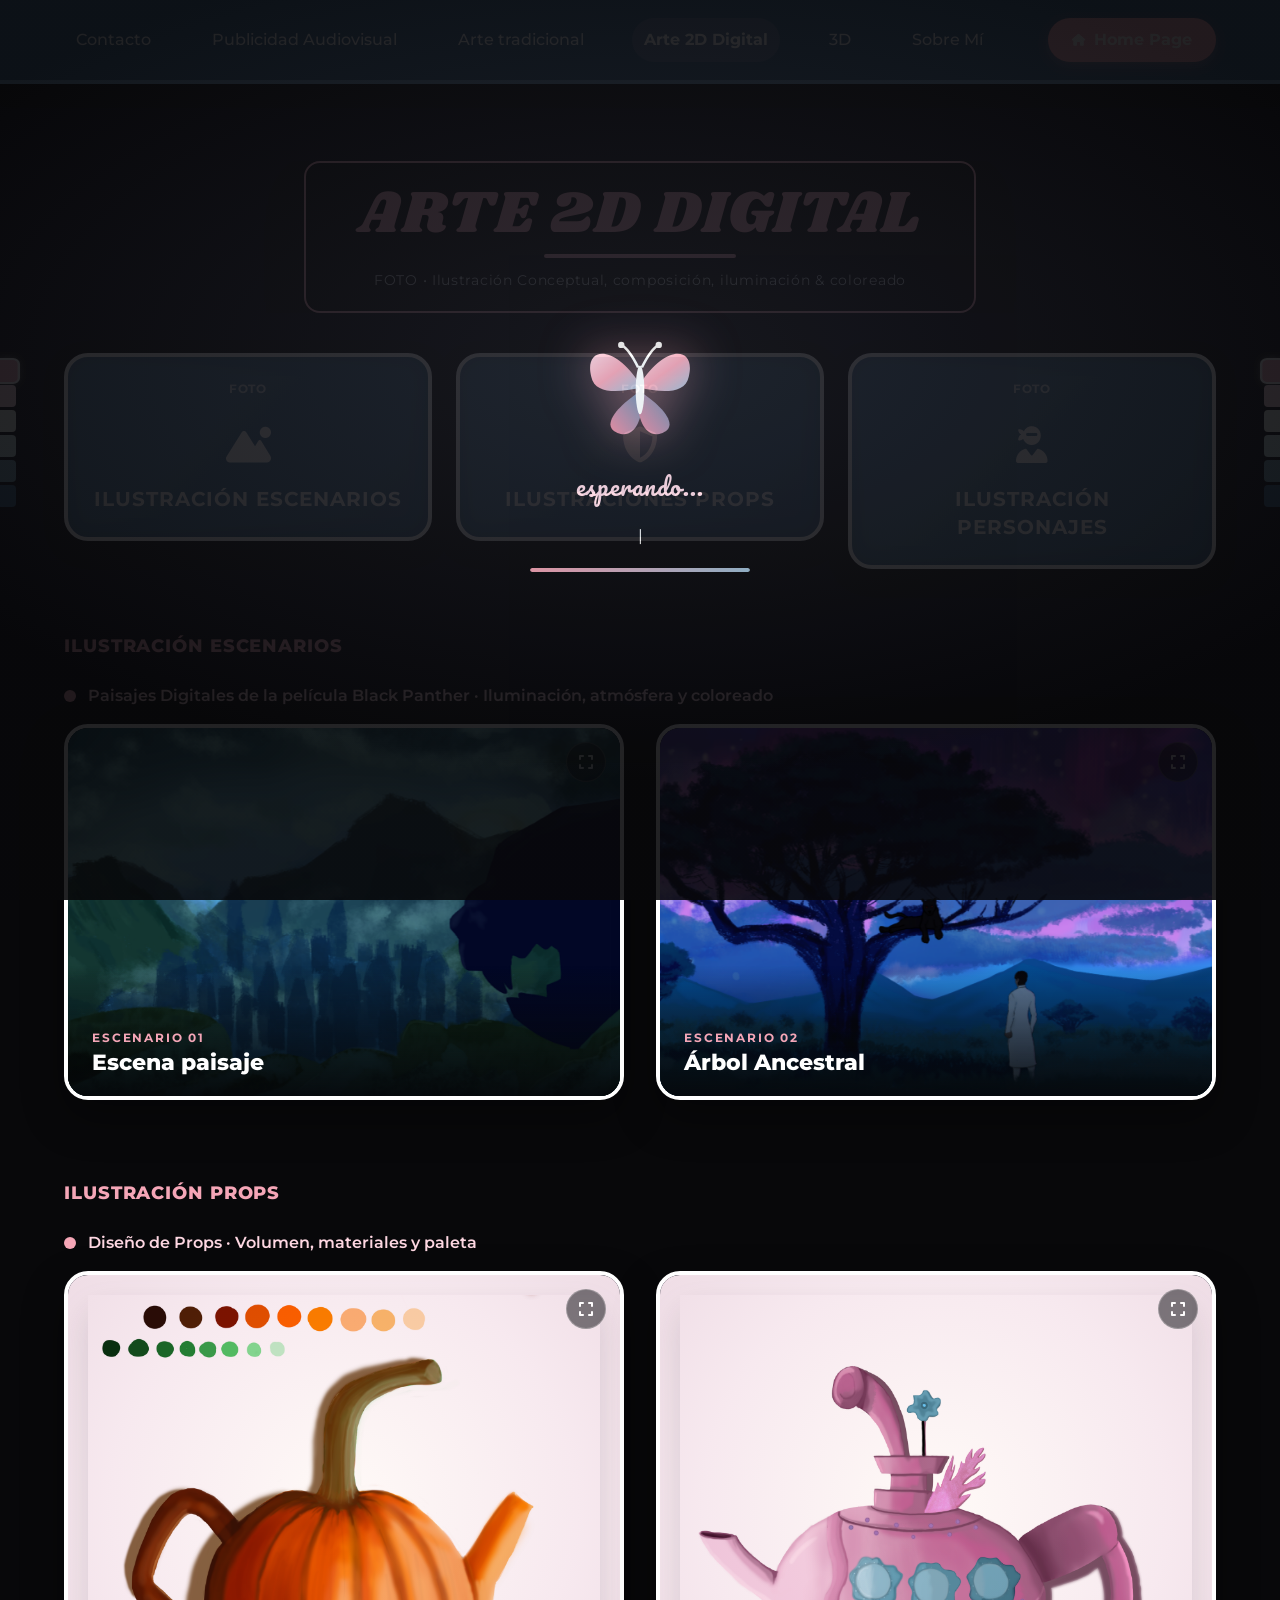
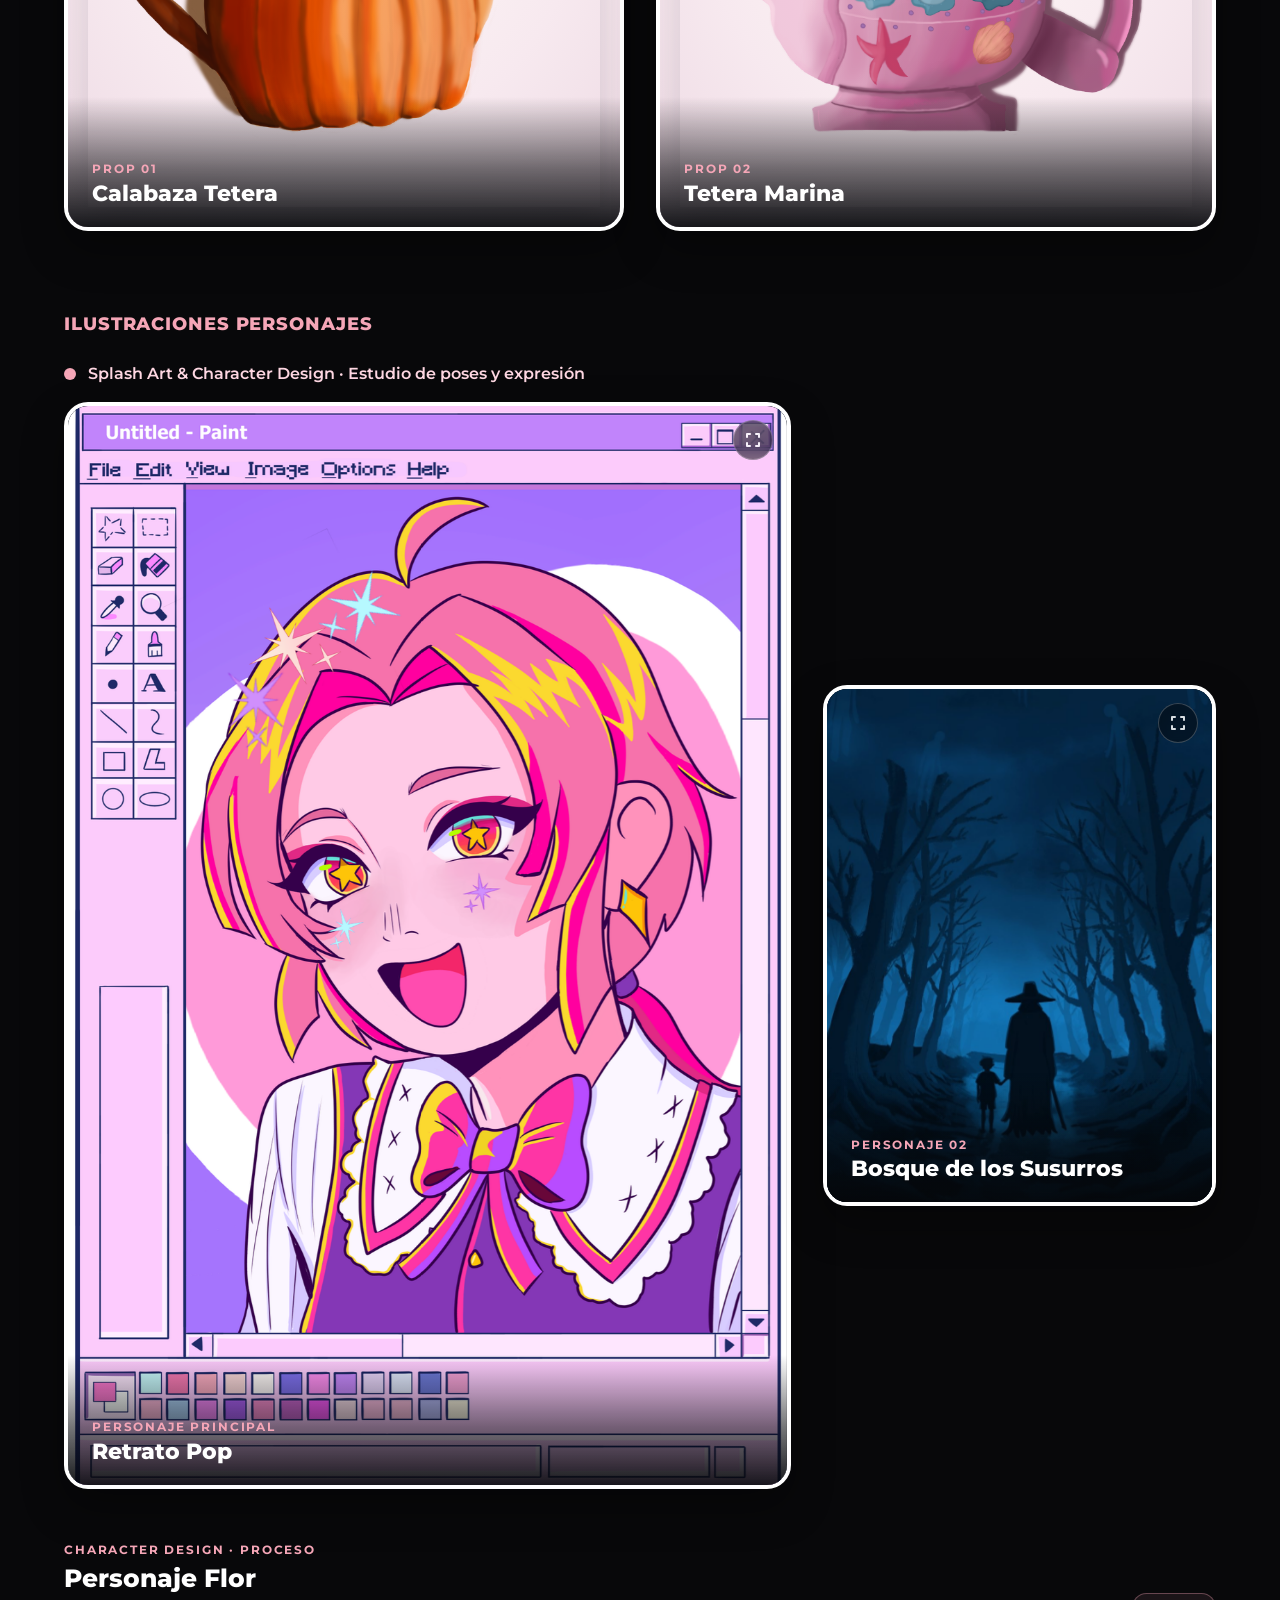
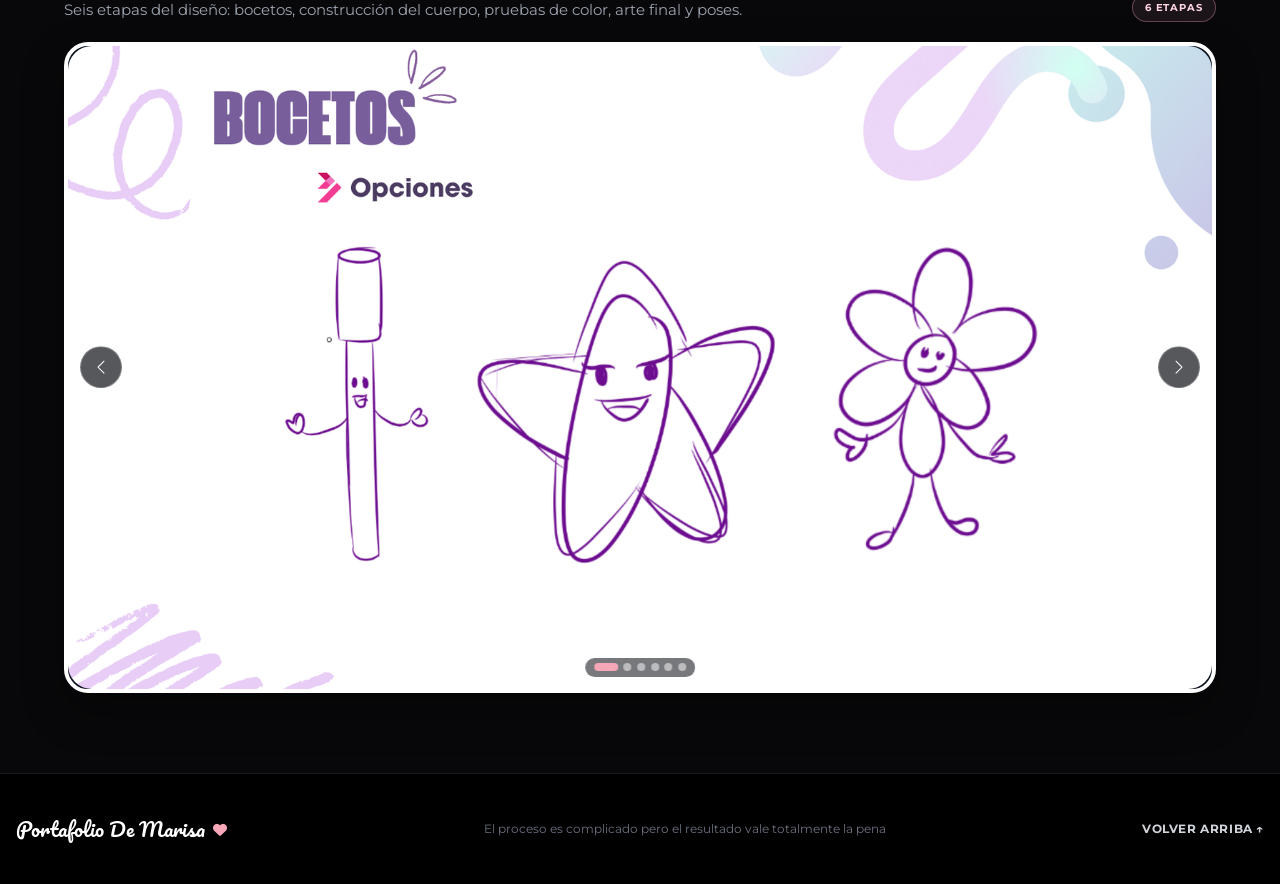
==== 2d.html @ 1d6e8e51 "first commit" ====
<!DOCTYPE html>
<html lang="es">

<head>
    <meta charset="utf-8" />
    <meta content="width=device-width, initial-scale=1.0" name="viewport" />
    <title>Arte 2D Digital | Portafolio De Marisa</title>
    <!-- Google Fonts: Pacifico / Shrikhand / Montserrat -->
    <link href="https://fonts.googleapis.com" rel="preconnect" />
    <link crossorigin="" href="https://fonts.gstatic.com" rel="preconnect" />
    <link
        href="https://fonts.googleapis.com/css2?family=Montserrat:ital,wght@0,300;0,400;0,500;0,600;0,700;0,800;1,400&amp;family=Pacifico&amp;family=Shrikhand&amp;display=swap"
        rel="stylesheet" />
    <!-- Font Awesome Icons -->
    <link href="https://cdnjs.cloudflare.com/ajax/libs/font-awesome/6.4.0/css/all.min.css" rel="stylesheet" />
    <!-- Bootstrap 5 (local) + estilos propios -->
    <link href="css/bootstrap.min.css" rel="stylesheet" />
    <script src="js/theme-init.js"></script>
    <link href="css/styles.css?v=20261025i" rel="stylesheet" />
    <!-- AOS (Animate On Scroll) -->
    <link href="assets/vendor/aos/aos.css" rel="stylesheet" />
</head>

<body>
  <!-- Preloader (tiempo de espera) -->
  <div id="preloader" class="preloader">
    <div class="preloader-inner">
      <svg class="preloader-butterfly" viewBox="0 0 64 64" xmlns="http://www.w3.org/2000/svg">
        <defs>
          <linearGradient id="pgA" x1="0" y1="0" x2="1" y2="1"><stop offset="0" stop-color="var(--brand-pink-light)"/><stop offset=".5" stop-color="var(--brand-pink)"/><stop offset="1" stop-color="var(--brand-blue-light)"/></linearGradient>
          <linearGradient id="pgB" x1="1" y1="0" x2="0" y2="1"><stop offset="0" stop-color="var(--brand-blue-muted)"/><stop offset="1" stop-color="var(--brand-pink-mid)"/></linearGradient>
        </defs>
        <g class="pg-wing pg-wing-l"><path d="M32 30 C18 8 2 10 6 26 C8 36 22 34 32 32 Z" fill="url(#pgA)"/><path d="M32 34 C22 40 10 52 20 56 C30 60 34 46 33 37 Z" fill="url(#pgB)"/></g>
        <g class="pg-wing pg-wing-r"><path d="M32 30 C46 8 62 10 58 26 C56 36 42 34 32 32 Z" fill="url(#pgA)"/><path d="M32 34 C42 40 54 52 44 56 C34 60 30 46 31 37 Z" fill="url(#pgB)"/></g>
        <g class="pg-body"><ellipse cx="32" cy="33" rx="2.3" ry="13" fill="#fff"/><path d="M31 21 C27 13 24 10 22 9" stroke="#fff" stroke-width="1.4" fill="none"/><path d="M33 21 C37 13 40 10 42 9" stroke="#fff" stroke-width="1.4" fill="none"/><circle cx="22" cy="9" r="1.7" fill="#fff"/><circle cx="42" cy="9" r="1.7" fill="#fff"/></g>
      </svg>
      <div class="preloader-text">cargando...<span class="typed-cursor">|</span></div>
      <div class="preloader-bar"><span></span></div>
    </div>
  </div>
    <!-- BEGIN: Decorative Palette Swatches (Fiel a los wireframes laterales) -->
    <aside aria-hidden="true" class="side-palette-strip d-none d-lg-flex">
        <div class="swatch-bar bg-brand-swatch1"></div>
        <div class="swatch-bar bg-brand-swatch2"></div>
        <div class="swatch-bar bg-brand-swatch3"></div>
        <div class="swatch-bar bg-brand-swatch4"></div>
        <div class="swatch-bar bg-brand-swatch5"></div>
        <div class="swatch-bar bg-brand-swatch6"></div>
    </aside>
    <aside aria-hidden="true" class="side-palette-strip-right d-none d-lg-flex">
        <div class="swatch-bar-right bg-brand-swatch1"></div>
        <div class="swatch-bar-right bg-brand-swatch2"></div>
        <div class="swatch-bar-right bg-brand-swatch3"></div>
        <div class="swatch-bar-right bg-brand-swatch4"></div>
        <div class="swatch-bar-right bg-brand-swatch5"></div>
        <div class="swatch-bar-right bg-brand-swatch6"></div>
    </aside>
    <!-- END: Decorative Palette Swatches -->
    <!-- BEGIN: MainHeader (Bootstrap Navbar) -->
    <header class="site-header" data-purpose="main-navigation">
        <div class="container-site header-inner">
            <a class="mobile-logo font-title" href="index.html">Marisa</a>
            <button aria-controls="mainNav" aria-expanded="false" aria-label="Abrir Menú"
                class="mobile-toggle d-md-none" data-bs-target="#mainNav" data-bs-toggle="collapse" type="button">
                <i class="fa-solid fa-bars"></i>
            </button>
            <nav aria-label="Navegación principal" class="collapse navbar-collapse" id="mainNav">
                <ul class="navbar-nav">
                    <li class="nav-item"><a class="nav-link" href="contacto.html">Contacto</a></li>
                    <li class="nav-item"><a class="nav-link" href="audiovisual.html">Publicidad Audiovisual</a></li>
                    <li class="nav-item"><a class="nav-link" href="tradicional.html">Arte tradicional</a></li>
                    <li class="nav-item"><a aria-current="page" class="nav-link active" href="2d.html">Arte 2D
                            Digital</a></li>
                    <li class="nav-item"><a class="nav-link" href="3d.html">3D</a></li>
                    <li class="nav-item"><a class="nav-link" href="index.html#sobre-mi">Sobre Mí</a></li>
                    <li class="nav-item home-pill-item">
                        <a class="nav-link home-pill" href="index.html"><i class="fa-solid fa-house text-xs"></i> Home
                            Page</a>
                    </li>
                </ul>
            </nav>
        </div>
    </header>
    <!-- END: MainHeader -->
    <!-- BEGIN: MainContent -->
    <main class="main-content">
        <!-- BEGIN: Arte2DDigitalSection -->
        <section class="section section-border" data-purpose="arte-2d-digital" id="digital2d">
            <div class="container-site">
                <!-- Top Wireframe Header as in Mockup 4 -->
                <div class="wireframe-box title-frame-clean p-6 sm-p-10 lg-p-14 text-center mb-10 mb-sm-12">
                    <div class="banner-badge banner-badge-wide position-relative z-10">
                        <h2 class="banner-title banner-title--2d">ARTE 2D DIGITAL</h2>
                        <div class="banner-rule w-48"></div>
                        <p class="banner-note">FOTO • Ilustración Conceptual, composición, iluminación &amp; coloreado</p>
                    </div>
                </div>
                <!-- 3 Category Buttons Pills -->
                <div class="row g-4 mb-16">
                    <div class="col-md-4">
                        <div class="wireframe-box wireframe-cross p-6 text-center cursor-pointer group hover-scale-105 transition"
                            onclick="document.getElementById('ilustracion-escenarios').scrollIntoView({behavior:'smooth'})">
                            <span
                                class="text-white-80 font-bold text-xs tracking-wider d-block mb-2 text-uppercase">FOTO</span>
                            <div class="h-20 d-flex align-items-center justify-content-center">
                                <i
                                    class="fa-solid fa-mountain-sun text-4xl text-white group-hover-text-brand-pink transition"></i>
                            </div>
                            <h3 class="text-xl font-bold text-uppercase tracking-wider text-white">
                                Ilustración Escenarios
                            </h3>
                        </div>
                    </div>
                    <div class="col-md-4">
                        <div class="wireframe-box wireframe-cross p-6 text-center cursor-pointer group hover-scale-105 transition"
                            onclick="document.getElementById('ilustracion-props').scrollIntoView({behavior:'smooth'})">
                            <span
                                class="text-white-80 font-bold text-xs tracking-wider d-block mb-2 text-uppercase">FOTO</span>
                            <div class="h-20 d-flex align-items-center justify-content-center">
                                <i
                                    class="fa-solid fa-shield-halved text-4xl text-white group-hover-text-brand-pink transition"></i>
                            </div>
                            <h3 class="text-xl font-bold text-uppercase tracking-wider text-white">
                                Ilustraciones Props
                            </h3>
                        </div>
                    </div>
                    <div class="col-md-4">
                        <div class="wireframe-box wireframe-cross p-6 text-center cursor-pointer group hover-scale-105 transition"
                            onclick="document.getElementById('ilustracion-personajes-2d').scrollIntoView({behavior:'smooth'})">
                            <span
                                class="text-white-80 font-bold text-xs tracking-wider d-block mb-2 text-uppercase">FOTO</span>
                            <div class="h-20 d-flex align-items-center justify-content-center">
                                <i
                                    class="fa-solid fa-user-ninja text-4xl text-white group-hover-text-brand-pink transition"></i>
                            </div>
                            <h3 class="text-xl font-bold text-uppercase tracking-wider text-white">
                                Ilustración Personajes
                            </h3>
                        </div>
                    </div>
                </div>
                <!-- 1. Escenarios -->
                <div class="mb-20" id="ilustracion-escenarios">
                    <div class="pill-title pill-title-blue">Ilustración Escenarios</div>
                    <div class="feature-line" data-aos="fade-up" data-aos-delay="80">
                        <span class="feature-dot"></span>
                        <span>Paisajes Digitales de la película Black Panther · Iluminación, atmósfera y coloreado</span>
                    </div>
                    <div class="art2d-duo art2d-duo--escenarios">
                        <!-- Escenario 1 -->
                        <div class="art2d-item" data-aos="zoom-in-up">
                            <button aria-label="Ampliar ilustración: Ciudad de las Montañas"
                                class="art2d-tile art2d-tile--landscape"
                                data-art-desc="Dibujo digital de un valle brumoso con una ciudad fortaleza y montañas al fondo, inspirada en la peliícula de Black Panther 1."
                                data-art-img="assets/img/arte-2d/escenario-01.png"
                                data-art-title="Escena paisaje" type="button">
                                <span class="art2d-media" data-tilt>
                                    <img alt="Ilustración digital de una ciudad fortaleza entre montañas y niebla"
                                        decoding="async" height="1080" loading="lazy"
                                        src="assets/img/arte-2d/escenario-01.png" width="1920" />
                                </span>
                                <span class="art2d-caption">
                                    <span class="art2d-caption-kicker">Escenario 01</span>
                                    <span class="art2d-caption-title">Escena paisaje</span>
                                </span>
                                <span aria-hidden="true" class="art2d-expand"><i class="fa-solid fa-expand"></i></span>
                            </button>
                        </div>
                        <!-- Escenario 2 -->
                        <div class="art2d-item" data-aos="zoom-in-up" data-aos-delay="120">
                            <button aria-label="Ampliar ilustración: Árbol Ancestral"
                                class="art2d-tile art2d-tile--landscape"
                                data-art-desc="Ilustración con ambiente nocturno: árbol ancestral, pantera y cielo violeta con partículas."
                                data-art-img="assets/img/arte-2d/escenario-02.png" data-art-title="Árbol Ancestral"
                                type="button">
                                <span class="art2d-media" data-tilt>
                                    <img alt="Ilustración digital de una sabana nocturna con un gran árbol y una pantera"
                                        decoding="async" height="1080" loading="lazy"
                                        src="assets/img/arte-2d/escenario-02.png" width="1920" />
                                </span>
                                <span class="art2d-caption">
                                    <span class="art2d-caption-kicker">Escenario 02</span>
                                    <span class="art2d-caption-title">Árbol Ancestral</span>
                                </span>
                                <span aria-hidden="true" class="art2d-expand"><i class="fa-solid fa-expand"></i></span>
                            </button>
                        </div>
                    </div>
                </div>
                <!-- 2. Props Grid -->
                <div class="mb-20" id="ilustracion-props">
                    <div class="pill-title pill-title-blue" data-aos="fade-right">Ilustración Props</div>
                    <div class="feature-line" data-aos="fade-up" data-aos-delay="80">
                        <span class="feature-dot"></span>
                        <span>Diseño de Props · Volumen, materiales y paleta</span>
                    </div>
                    <div class="art2d-duo art2d-duo--props">
                        <!-- Prop 1 -->
                        <div class="art2d-item" data-aos="fade-up">
                            <button aria-label="Ampliar ilustración: Calabaza Teiera"
                                class="art2d-tile art2d-tile--prop"
                                data-art-desc="Diseño de prop orgánico: calabaza transformada en tetera, con estudio de volumen y paleta otoñal."
                                data-art-img="assets/img/arte-2d/prop-01.png" data-art-title="Calabaza Tetera"
                                type="button">
                                <span class="art2d-media" data-tilt>
                                    <img alt="Ilustración digital de una calabaza naranja convertida en tetera"
                                        decoding="async" height="2048" loading="lazy"
                                        src="assets/img/arte-2d/prop-01.png" width="2048" />
                                </span>
                                <span class="art2d-caption">
                                    <span class="art2d-caption-kicker">Prop 01</span>
                                    <span class="art2d-caption-title">Calabaza Tetera</span>
                                </span>
                                <span aria-hidden="true" class="art2d-expand"><i class="fa-solid fa-expand"></i></span>
                            </button>
                        </div>
                        <!-- Prop 2 -->
                        <div class="art2d-item" data-aos="fade-up" data-aos-delay="120">
                            <button aria-label="Ampliar ilustración: Tetera Marina" class="art2d-tile art2d-tile--prop"
                                data-art-desc="Prop ilustrado: tetera rosa con conchas, estrella de mar y detalles de cristal."
                                data-art-img="assets/img/arte-2d/prop-02.png" data-art-title="Tetera Marina"
                                type="button">
                                <span class="art2d-media" data-tilt>
                                    <img alt="Ilustración digital de una tetera rosa con detalles marinos"
                                        decoding="async" height="2048" loading="lazy"
                                        src="assets/img/arte-2d/prop-02.png" width="2048" />
                                </span>
                                <span class="art2d-caption">
                                    <span class="art2d-caption-kicker">Prop 02</span>
                                    <span class="art2d-caption-title">Tetera Marina</span>
                                </span>
                                <span aria-hidden="true" class="art2d-expand"><i class="fa-solid fa-expand"></i></span>
                            </button>
                        </div>
                    </div>
                </div>
                <!-- 3. Personajes 2D (Gran Ilustración) -->
                <div id="ilustracion-personajes-2d">
                    <div class="pill-title pill-title-blue" data-aos="fade-right">Ilustraciones Personajes</div>
                    <div class="feature-line" data-aos="fade-up" data-aos-delay="80">
                        <span class="feature-dot"></span>
                        <span>Splash Art &amp; Character Design · Estudio de poses y expresión</span>
                    </div>
                    <div class="art2d-personajes">
                        <!-- Personaje principal -->
                        <div class="art2d-item art2d-item--main" data-aos="fade-up">
                            <button aria-label="Ampliar ilustración: Retrato Pop" class="art2d-tile art2d-tile--main"
                                data-art-desc="Ilustración de personaje con acabado neón, paleta rosa y marco de interfaz retro."
                                data-art-img="assets/img/arte-2d/personaje-principal.png" data-art-title="Retrato Pop"
                                type="button">
                                <span class="art2d-media" data-tilt>
                                    <img alt="Ilustración digital de un personaje de pelo rosa dentro de una interfaz retro"
                                        decoding="async" height="2343" loading="lazy"
                                        src="assets/img/arte-2d/personaje-principal.png" width="1516" />
                                </span>
                                <span class="art2d-caption">
                                    <span class="art2d-caption-kicker">Personaje principal</span>
                                    <span class="art2d-caption-title">Retrato Pop</span>
                                </span>
                                <span aria-hidden="true" class="art2d-expand"><i class="fa-solid fa-expand"></i></span>
                            </button>
                        </div>
                        <!-- Personaje vertical -->
                        <div class="art2d-personaje-side">
                            <div class="art2d-item" data-aos="fade-left" data-aos-delay="100">
                                <button aria-label="Ampliar ilustración: Bosque de los Susurros"
                                    class="art2d-tile art2d-tile--vertical art2d-tile--night"
                                    data-art-desc="Ilustración vertical: una bruja y un niño avanzan por un bosque azul entre siluetas, inspirado de la canción Specter de Bad Omens."
                                    data-art-img="assets/img/arte-2d/personaje-vertical-01.jpg"
                                    data-art-title="Bosque de los Susurros" type="button">
                                    <span class="art2d-media" data-tilt>
                                        <img alt="Ilustración vertical de una bruja y un niño en un bosque azul"
                                            decoding="async" height="1920" loading="lazy"
                                            src="assets/img/arte-2d/personaje-vertical-01.jpg" width="1080" />
                                    </span>
                                    <span class="art2d-caption">
                                        <span class="art2d-caption-kicker">Personaje 02</span>
                                        <span class="art2d-caption-title">Bosque de los Susurros</span>
                                    </span>
                                    <span aria-hidden="true" class="art2d-expand"><i
                                            class="fa-solid fa-expand"></i></span>
                                </button>
                            </div>
                        </div>
                    </div>
                    <!-- Proceso de personaje · Personaje Flor -->
                    <div class="art2d-character-process" data-aos="fade-up">
                        <header class="art2d-project-head">
                            <div class="art2d-project-copy">
                                <span class="art2d-caption-kicker">Character Design · Proceso</span>
                                <h3>Personaje Flor</h3>
                                <p>Seis etapas del diseño: bocetos, construcción del cuerpo, pruebas de color, arte
                                    final y poses.</p>
                            </div>
                            <span class="art2d-project-tag">6 etapas</span>
                        </header>
                        <div class="carousel slide art2d-carousel" data-bs-touch="true" id="personajeFlorCarousel"
                            role="region" aria-label="Carrusel del proceso de diseño del Personaje Flor">
                            <div class="carousel-indicators">
                                <button aria-current="true" aria-label="Bocetos: opciones" class="active"
                                    data-bs-slide-to="0" data-bs-target="#personajeFlorCarousel" type="button"></button>
                                <button aria-label="Bocetos: cuerpo" data-bs-slide-to="1"
                                    data-bs-target="#personajeFlorCarousel" type="button"></button>
                                <button aria-label="Pruebas de color" data-bs-slide-to="2"
                                    data-bs-target="#personajeFlorCarousel" type="button"></button>
                                <button aria-label="Personaje final" data-bs-slide-to="3"
                                    data-bs-target="#personajeFlorCarousel" type="button"></button>
                                <button aria-label="Poses: set 1" data-bs-slide-to="4"
                                    data-bs-target="#personajeFlorCarousel" type="button"></button>
                                <button aria-label="Poses: set 2" data-bs-slide-to="5"
                                    data-bs-target="#personajeFlorCarousel" type="button"></button>
                            </div>
                            <div class="carousel-inner">
                                <div class="carousel-item active">
                                    <div class="art2d-slide">
                                        <img alt="Hoja de bocetos con tres opciones de personaje: labial, estrella y flor"
                                            decoding="async" height="1080" loading="eager"
                                            src="assets/img/arte-2d/personaje-flor/01-bocetos-opciones.png"
                                            width="1920" />
                                    </div>
                                </div>
                                <div class="carousel-item">
                                    <div class="art2d-slide">
                                        <img alt="Bocetos de construcción del cuerpo del personaje flor"
                                            decoding="async" height="1080" loading="eager"
                                            src="assets/img/arte-2d/personaje-flor/02-bocetos-cuerpo.png"
                                            width="1920" />
                                    </div>
                                </div>
                                <div class="carousel-item">
                                    <div class="art2d-slide">
                                        <img alt="Pruebas de color del personaje flor en distintas paletas"
                                            decoding="async" height="1080" loading="eager"
                                            src="assets/img/arte-2d/personaje-flor/03-pruebas-color.png" width="1920" />
                                    </div>
                                </div>
                                <div class="carousel-item">
                                    <div class="art2d-slide">
                                        <img alt="Personaje flor final con pétalos rosas y cuerpo verde"
                                            decoding="async" height="1080" loading="eager"
                                            src="assets/img/arte-2d/personaje-flor/04-personaje-final.png"
                                            width="1920" />
                                    </div>
                                </div>
                                <div class="carousel-item">
                                    <div class="art2d-slide">
                                        <img alt="Tres poses del personaje flor con expresión alegre" decoding="async"
                                            height="1080" loading="eager"
                                            src="assets/img/arte-2d/personaje-flor/05-poses-01.png" width="1920" />
                                    </div>
                                </div>
                                <div class="carousel-item">
                                    <div class="art2d-slide">
                                        <img alt="Dos poses del personaje flor con estrellas y una flor"
                                            decoding="async" height="1080" loading="eager"
                                            src="assets/img/arte-2d/personaje-flor/06-poses-02.png" width="1920" />
                                    </div>
                                </div>
                            </div>
                            <button aria-label="Anterior" class="carousel-control-prev" data-bs-slide="prev"
                                data-bs-target="#personajeFlorCarousel" type="button">
                                <span aria-hidden="true" class="carousel-control-prev-icon"></span>
                                <span class="visually-hidden">Anterior</span>
                            </button>
                            <button aria-label="Siguiente" class="carousel-control-next" data-bs-slide="next"
                                data-bs-target="#personajeFlorCarousel" type="button">
                                <span aria-hidden="true" class="carousel-control-next-icon"></span>
                                <span class="visually-hidden">Siguiente</span>
                            </button>
                        </div>
                    </div>
                </div>
            </div>
        </section>
        <!-- END: Arte2DDigitalSection -->
    </main>
    <!-- END: MainContent -->
    <!-- BEGIN: MainFooter -->
    <footer class="site-footer" data-purpose="site-footer">
        <div class="footer-inner">
            <div class="footer-brand">
                <span>Portafolio De Marisa</span>
                <span class="text-brand-pink text-sm"><i class="fa-solid fa-heart"></i></span>
            </div>
            <p class="text-xs text-gray-500">El proceso es complicado pero el resultado vale totalmente la pena</p>
            <div class="d-flex gap-4 text-gray-300">
                <a class="hover-text-brand-pink transition text-xs font-bold text-uppercase tracking-wider"
                    href="index.html#hero">Volver Arriba ↑</a>
            </div>
        </div>
    </footer>
    <!-- END: MainFooter -->
    <!-- BEGIN: InteractiveModal (Bootstrap Modal) -->
    <div aria-hidden="true" class="modal fade art-modal" id="artModal" tabindex="-1">
        <div class="modal-dialog modal-dialog-centered">
            <div class="modal-content">
                <div class="modal-body position-relative">
                    <!-- Close Button -->
                    <button aria-label="Cerrar ventana" class="art-modal-close" onclick="closeArtModal()" type="button">
                        <i class="fa-solid fa-xmark"></i>
                    </button>
                    <!-- Modal Content Header -->
                    <h3 class="modal-title-pink" id="modalTitle">Título de la Obra</h3>
                    <p class="modal-desc" id="modalDesc">Descripción detallada de la pieza.</p>
                    <!-- Modal Image Container -->
                    <div class="wireframe-box art-modal-image">
                        <img alt="Detalle de la obra" class="w-100 h-100 object-contain" id="modalImage"
                            src="https://images.unsplash.com/photo-1579783900882-c0d3dad7b119?auto=format&amp;fit=crop&amp;w=1400&amp;q=80" />
                    </div>
                    <div class="mt-6 d-flex justify-content-end">
                        <button class="btn-pill-pink px-6 py-2 text-sm" onclick="closeArtModal()" type="button">
                            Cerrar Vista Previa
                        </button>
                    </div>
                </div>
            </div>
        </div>
    </div>
    <!-- END: InteractiveModal -->
    <!-- BEGIN: InteractiveScripts -->
    <script src="js/bootstrap.bundle.min.js"></script>
    <!-- Librerias de animacion (locales) -->
    <script src="assets/vendor/aos/aos.js"></script>
    <script src="assets/vendor/anime/anime.min.js"></script>
    <script src="assets/vendor/vanilla-tilt/vanilla-tilt.min.js"></script>
    <script src="assets/vendor/canvas-confetti/confetti.min.js"></script>
  <script src="assets/vendor/typed.js/typed.umd.js"></script>
  <script src="assets/vendor/gsap/gsap.min.js"></script>
  <script src="assets/vendor/gsap/ScrollTrigger.min.js"></script>
  <script src="assets/vendor/particles/particles.min.js"></script>
    <script src="js/main.js?v=20261025e"></script>
    <!-- END: InteractiveScripts -->
</body>

</html>
---- css/styles.css ----
/* =============================================================================
   Portafolio De Marisa Tzab Aldana — styles.css
   Capa de estilos propia sobre Bootstrap 5.
   Se carga DESPUÉS de css/bootstrap.min.css, por lo que sus utilidades
   (espaciado, tamaño, color) tienen prioridad cuando comparten nombre.
   Estructura:
     1. Tokens de marca          5. Tipografía / colores
     2. Base                     6. Efectos y estados hover
     3. Utilidades de layout     7. Componentes
     4. Utilidades de espaciado
   Breakpoints (iguales a los del diseño original):
     sm 640px · md 768px · lg 1024px
   ========================================================================== */

/* == 1. TOKENS DE MARCA ==================================================== */
:root {
  --bs-body-font-family: "Montserrat", sans-serif;
  --bs-body-bg: #08080a;
  --bs-body-color: #ffffff;

  --brand-pink: #f5a6b7;
  --brand-pink-rgb: 245, 166, 183;
  --brand-on-pink: #ffffff;
  --brand-pill-text: #0f172a;
  --brand-pink-sobremi: #fa6f8d;
  --brand-pink-light: #fed7e2;
  --brand-pink-mid: #f38da3;
  --brand-pink-dark: #d9778f;
  --brand-blue-primary: #386389;
  --brand-blue-header: #38648c;
  --brand-blue-light: #a1c2d9;
  --brand-blue-card: #5582a6;
  --brand-blue-muted: #6d93b3;
  --brand-blue-cta: #2d5275;
  --brand-blue-cta-hover: #203c57;
  --brand-dark: #08080a;
  --brand-card: #121318;
  --brand-photo-dark: #0a0d14;

  --font-title: "Pacifico", cursive;
  --font-display: "Shrikhand", display, sans-serif;
}

/* == 2. BASE =============================================================== */
html {
  scroll-behavior: smooth;
}

body {
  background-color: var(--brand-dark);
  color: #ffffff;
  font-family: var(--bs-body-font-family);
  -webkit-font-smoothing: antialiased;
  overflow-x: hidden;
  position: relative;
}

::selection {
  background: var(--brand-pink);
  color: #ffffff;
}

/* Enlaces y reset de márgenes (equivalente al preflight del diseño original) */
a {
  color: inherit;
  text-decoration: none;
}

h1, h2, h3, h4, h5, h6, p, figure, blockquote, dl, dd, hr {
  margin: 0;
}

ul, ol {
  margin: 0;
  padding: 0;
  list-style: none;
}

/* == 3. UTILIDADES DE LAYOUT ============================================== */
.hidden {
  display: none !important;
}

.container-site {
  width: 100%;
  max-width: 1280px; /* max-w-7xl */
  margin-inline: auto;
  padding-inline: 1rem;
}
@media (min-width: 640px) { .container-site { padding-inline: 1.5rem; } }
@media (min-width: 1024px) { .container-site { padding-inline: 2rem; } }

.container-narrow {
  width: 100%;
  max-width: 1152px; /* max-w-6xl */
  margin-inline: auto;
}

/* Límites de ancho (max-w-*) */
.mw-sm { max-width: 24rem; }
.mw-md { max-width: 28rem; }
.mw-lg { max-width: 32rem; }
.mw-xl { max-width: 36rem; }
.mw-2xl { max-width: 42rem; }
.mw-3xl { max-width: 48rem; }
.mw-6xl { max-width: 72rem; }
.mw-7xl { max-width: 80rem; }

.position-inset-0 { inset: 0; }
.top-third { top: 33.333333%; }
.right-quarter { right: 25%; }
.top-4 { top: 1rem; }
.right-4 { right: 1rem; }

.z-10 { z-index: 10; }
.z-40 { z-index: 40; }
.z-50 { z-index: 50; }

.pointer-events-none { pointer-events: none; }
.select-none { user-select: none; }
.cursor-pointer { cursor: pointer; }
.break-all { word-break: break-all; overflow-wrap: anywhere; }
.object-cover { object-fit: cover; }
.object-contain { object-fit: contain; }

/* --- Efecto avanzado: revelado con clip-path (wipe horizontal) --- */
@keyframes clipReveal {
  from { clip-path: inset(0 100% 0 0); }
  to   { clip-path: inset(0 0 0 0); }
}
.clip-reveal {
  animation: clipReveal 1.6s cubic-bezier(0.22, 1, 0.36, 1) 0.6s both;
  will-change: clip-path;
}
.resize-none { resize: none; }
.overflow-x-hidden { overflow-x: hidden; }
.min-h-92vh { min-height: 92vh; }

/* == 4. UTILIDADES DE ESPACIADO (escala 0.25rem × n) ======================
   Misma escala del diseño original. Se definen aquí para que el marcado
   conserve los valores exactos del diseño.                              */

/* Margen inferior */
.mb-1  { margin-bottom: 0.25rem; }
.mb-2  { margin-bottom: 0.5rem; }
.mb-3  { margin-bottom: 0.75rem; }
.mb-4  { margin-bottom: 1rem; }
.mb-6  { margin-bottom: 1.5rem; }
.mb-8  { margin-bottom: 2rem; }
.mb-10 { margin-bottom: 2.5rem; }
.mb-12 { margin-bottom: 3rem; }
.mb-14 { margin-bottom: 3.5rem; }
.mb-16 { margin-bottom: 4rem; }
.mb-20 { margin-bottom: 5rem; }

/* Margen superior */
.mt-0\.5 { margin-top: 0.125rem; }
.mt-1  { margin-top: 0.25rem; }
.mt-2  { margin-top: 0.5rem; }
.mt-3  { margin-top: 0.75rem; }
.mt-4  { margin-top: 1rem; }
.mt-6  { margin-top: 1.5rem; }
.mt-8  { margin-top: 2rem; }

.ml-1 { margin-left: 0.25rem; }
.mr-1 { margin-right: 0.25rem; }

/* Relleno */
.p-2  { padding: 0.5rem; }
.p-3  { padding: 0.75rem; }
.p-4  { padding: 1rem; }
.p-6  { padding: 1.5rem; }
.p-8  { padding: 2rem; }

.px-3 { padding-left: 0.75rem; padding-right: 0.75rem; }
.px-4 { padding-left: 1rem; padding-right: 1rem; }
.px-5 { padding-left: 1.25rem; padding-right: 1.25rem; }
.px-6 { padding-left: 1.5rem; padding-right: 1.5rem; }
.px-7 { padding-left: 1.75rem; padding-right: 1.75rem; }
.px-8 { padding-left: 2rem; padding-right: 2rem; }

.py-1   { padding-top: 0.25rem; padding-bottom: 0.25rem; }
.py-1\.5 { padding-top: 0.375rem; padding-bottom: 0.375rem; }
.py-2   { padding-top: 0.5rem; padding-bottom: 0.5rem; }
.py-2\.5 { padding-top: 0.625rem; padding-bottom: 0.625rem; }
.py-3   { padding-top: 0.75rem; padding-bottom: 0.75rem; }
.py-5   { padding-top: 1.25rem; padding-bottom: 1.25rem; }
.py-6   { padding-top: 1.5rem; padding-bottom: 1.5rem; }
.py-10  { padding-top: 2.5rem; padding-bottom: 2.5rem; }
.py-12  { padding-top: 3rem; padding-bottom: 3rem; }
.py-20  { padding-top: 5rem; padding-bottom: 5rem; }
.py-24  { padding-top: 6rem; padding-bottom: 6rem; }

.pt-3  { padding-top: 0.75rem; }
.pb-6  { padding-bottom: 1.5rem; }
.pl-0  { padding-left: 0; }
.pl-2  { padding-left: 0.5rem; }

/* Espaciado entre elementos */
.gap-1  { gap: 0.25rem; }
.gap-2  { gap: 0.5rem; }
.gap-3  { gap: 0.75rem; }
.gap-4  { gap: 1rem; }
.gap-6  { gap: 1.5rem; }
.gap-8  { gap: 2rem; }
.gap-10 { gap: 2.5rem; }
.sm-gap-12 { gap: 3rem; }

.space-y-2 > * + * { margin-top: 0.5rem; }
.space-y-3 > * + * { margin-top: 0.75rem; }
.space-y-4 > * + * { margin-top: 1rem; }
.space-y-6 > * + * { margin-top: 1.5rem; }

/* Canaletas de fila (gutters) para filas Bootstrap row con el ancho
   de separación del diseño original (gap-8 = 2rem, gap-10 = 2.5rem) */
.g-8 { --bs-gutter-x: 2rem; --bs-gutter-y: 2rem; }
.g-8 > * { padding-right: 1rem; padding-left: 1rem; }
.g-10 { --bs-gutter-x: 2.5rem; --bs-gutter-y: 2.5rem; }
.g-10 > * { padding-right: 1.25rem; padding-left: 1.25rem; }

/* == 5. TAMAÑOS, TIPOGRAFÍA Y COLORES ===================================== */

/* Anchos */
.w-2   { width: 0.5rem; }
.w-2\.5 { width: 0.625rem; }
.w-3   { width: 0.75rem; }
.w-3\.5 { width: 0.875rem; }
.w-8   { width: 2rem; }
.w-10  { width: 2.5rem; }
.w-16  { width: 4rem; }
.w-20  { width: 5rem; }
.w-24  { width: 6rem; }
.w-36  { width: 9rem; }
.w-40  { width: 10rem; }
.w-44  { width: 11rem; }
.w-48  { width: 12rem; }
.w-56  { width: 14rem; }
.w-64  { width: 16rem; }
.w-72  { width: 18rem; }
.w-96  { width: 24rem; }
.h-full { height: 100%; }

/* Alturas */
.h-1    { height: 0.25rem; }
.h-1\.5  { height: 0.375rem; }
.h-2    { height: 0.5rem; }
.h-2\.5  { height: 0.625rem; }
.h-3    { height: 0.75rem; }
.h-3\.5  { height: 0.875rem; }
.h-8    { height: 2rem; }
.h-10   { height: 2.5rem; }
.h-16   { height: 4rem; }
.h-20   { height: 5rem; }
.h-24   { height: 6rem; }
.h-32   { height: 8rem; }
.h-40   { height: 10rem; }
.h-44   { height: 11rem; }
.h-48   { height: 12rem; }
.h-52   { height: 13rem; }
.h-56   { height: 14rem; }
.h-60   { height: 15rem; }
.h-64   { height: 16rem; }
.h-72   { height: 18rem; }
.h-80   { height: 20rem; }
.h-96   { height: 24rem; }

/* Alturas mínimas responsivas */
.min-h-40 { min-height: 10rem; }
.min-h-48 { min-height: 12rem; }
.min-h-52 { min-height: 13rem; }
.min-h-56 { min-height: 14rem; }
.min-h-60 { min-height: 15rem; }
.min-h-64 { min-height: 16rem; }
.min-h-72 { min-height: 18rem; }
.min-h-80 { min-height: 20rem; }
.min-h-96 { min-height: 24rem; }

/* Variantes responsivas del diseño original (prefijo sm- / md- / lg-) */
.sm-w-28 { width: 7rem; }
.sm-w-32 { width: 8rem; }
.sm-w-36 { width: 9rem; }
.sm-w-40 { width: 10rem; }
.sm-w-44 { width: 11rem; }
.sm-w-48 { width: 12rem; }
.sm-w-56 { width: 14rem; }
.sm-w-64 { width: 16rem; }
.sm-w-72 { width: 18rem; }
.sm-w-80 { width: 20rem; }
.sm-w-96 { width: 24rem; }
.md-w-440 { width: 27.5rem; }
.sm-h-40 { height: 10rem; }
.sm-h-48 { height: 12rem; }
.sm-h-56 { height: 14rem; }
.sm-h-60 { height: 15rem; }
.sm-h-64 { height: 16rem; }
.sm-h-72 { height: 18rem; }
.sm-h-80 { height: 20rem; }
.sm-h-96 { height: 24rem; }
.sm-h-420 { height: 26.25rem; }
.sm-h-450 { height: 28.125rem; }
.sm-h-480 { height: 30rem; }
.sm-h-500 { height: 31.25rem; }
.md-h-20 { height: 5rem; }
.md-h-64 { height: 16rem; }
.md-h-80 { height: 20rem; }
.md-h-96 { height: 24rem; }
.md-h-420 { height: 26.25rem; }
.md-h-500 { height: 31.25rem; }
.lg-h-420 { height: 26.25rem; }
.lg-h-500 { height: 31.25rem; }
.lg-h-560 { height: 35rem; }

/* Relleno / margen responsivo */
.px-2 { padding-left: 0.5rem; padding-right: 0.5rem; }
.p-5 { padding: 1.25rem; }
.py-4 { padding-top: 1rem; padding-bottom: 1rem; }

.sm-px-4 { padding-left: 1rem; padding-right: 1rem; }
.sm-px-6 { padding-left: 1.5rem; padding-right: 1.5rem; }
.sm-p-8  { padding: 2rem; }
.sm-p-10 { padding: 2.5rem; }
.sm-p-14 { padding: 3.5rem; }
.sm-py-8 { padding-top: 2rem; padding-bottom: 2rem; }
.sm-py-12 { padding-top: 3rem; padding-bottom: 3rem; }
.sm-mb-16 { margin-bottom: 4rem; }

.md-px-6 { padding-left: 1.5rem; padding-right: 1.5rem; }
.md-py-10 { padding-top: 2.5rem; padding-bottom: 2.5rem; }
.md-py-16 { padding-top: 4rem; padding-bottom: 4rem; }

.lg-p-14 { padding: 3.5rem; }
.lg-pl-10 { padding-left: 2.5rem; }
.lg-px-12 { padding-left: 3rem; padding-right: 3rem; }
.lg-py-20 { padding-top: 5rem; padding-bottom: 5rem; }
.lg-px-8 { padding-left: 2rem; padding-right: 2rem; }

/* Escala de texto */
.text-xs  { font-size: 0.75rem; line-height: 1rem; }
.text-sm  { font-size: 0.875rem; line-height: 1.25rem; }
.text-base { font-size: 1rem; line-height: 1.5rem; }
.text-lg  { font-size: 1.125rem; line-height: 1.75rem; }
.text-xl  { font-size: 1.25rem; line-height: 1.75rem; }
.text-2xl { font-size: 1.5rem; line-height: 2rem; }
.text-3xl { font-size: 1.875rem; line-height: 2.25rem; }
.text-4xl { font-size: 2.25rem; line-height: 2.5rem; }
.text-5xl { font-size: 3rem; line-height: 1; }
.text-6xl { font-size: 3.75rem; line-height: 1; }
.text-7xl { font-size: 4.5rem; line-height: 1; }
.text-8xl { font-size: 6rem; line-height: 1; }

/* Escala de texto responsiva */
.sm-text-xs  { font-size: 0.75rem; line-height: 1rem; }
.sm-text-sm  { font-size: 0.875rem; line-height: 1.25rem; }
.sm-text-base { font-size: 1rem; line-height: 1.5rem; }
.sm-text-lg  { font-size: 1.125rem; line-height: 1.75rem; }
.sm-text-xl  { font-size: 1.25rem; line-height: 1.75rem; }
.sm-text-2xl { font-size: 1.5rem; line-height: 2rem; }
.sm-text-3xl { font-size: 1.875rem; line-height: 2.25rem; }
.sm-text-4xl { font-size: 2.25rem; line-height: 2.5rem; }
.sm-text-5xl { font-size: 3rem; line-height: 1; }
.sm-text-6xl { font-size: 3.75rem; line-height: 1; }
.sm-text-7xl { font-size: 4.5rem; line-height: 1; }
.sm-text-8xl { font-size: 6rem; line-height: 1; }
.md-text-sm  { font-size: 0.875rem; line-height: 1.25rem; }
.md-text-base { font-size: 1rem; line-height: 1.5rem; }
.md-text-lg  { font-size: 1.125rem; line-height: 1.75rem; }
.md-text-xl  { font-size: 1.25rem; line-height: 1.75rem; }
.md-text-2xl { font-size: 1.5rem; line-height: 2rem; }
.md-text-3xl { font-size: 1.875rem; line-height: 2.25rem; }
.md-text-4xl { font-size: 2.25rem; line-height: 2.5rem; }
.md-text-5xl { font-size: 3rem; line-height: 1; }
.md-text-6xl { font-size: 3.75rem; line-height: 1; }
.md-text-7xl { font-size: 4.5rem; line-height: 1; }
.md-text-8xl { font-size: 6rem; line-height: 1; }
.lg-text-base { font-size: 1rem; line-height: 1.5rem; }
.lg-text-lg  { font-size: 1.125rem; line-height: 1.75rem; }
.lg-text-xl  { font-size: 1.25rem; line-height: 1.75rem; }
.lg-text-2xl { font-size: 1.5rem; line-height: 2rem; }
.lg-text-3xl { font-size: 1.875rem; line-height: 2.25rem; }
.lg-text-4xl { font-size: 2.25rem; line-height: 2.5rem; }
.lg-text-5xl { font-size: 3rem; line-height: 1; }
.lg-text-6xl { font-size: 3.75rem; line-height: 1; }
.lg-text-7xl { font-size: 4.5rem; line-height: 1; }
.lg-text-8xl { font-size: 6rem; line-height: 1; }

/* Familias tipográficas */
.font-title { font-family: var(--font-title); }
.font-boldTitle { font-family: var(--font-display); }

/* Pesos */
.font-light { font-weight: 300; }
.font-medium { font-weight: 500; }
.font-semibold { font-weight: 600; }
.font-bold { font-weight: 700; }
.font-extrabold { font-weight: 800; }

/* Interlineado y espaciado de letras */
.leading-none { line-height: 1; }
.leading-tight { line-height: 1.25; }
.leading-relaxed { line-height: 1.625; }
.tracking-tight { letter-spacing: -0.025em; }
.tracking-wide { letter-spacing: 0.025em; }
.tracking-wider { letter-spacing: 0.05em; }
.tracking-widest { letter-spacing: 0.1em; }

/* Colores de marca (fondo) */
.bg-brand-darkBg { background-color: var(--brand-dark); }
.bg-brand-cardDark { background-color: var(--brand-card); }
.bg-brand-blueHeader { background-color: var(--brand-blue-header); }
.bg-brand-blueCard { background-color: var(--brand-blue-card); }
.bg-brand-blueMuted { background-color: var(--brand-blue-muted); }
.bg-brand-bluePrimary { background-color: var(--brand-blue-primary); }
.bg-brand-pink { background-color: var(--brand-pink); }
.bg-brand-pinkLight { background-color: var(--brand-pink-light); }
.bg-brand-swatch1 { background-color: #f5a6b7; }
.bg-brand-swatch2 { background-color: #fed7e2; }
.bg-brand-swatch3 { background-color: #edf0e6; }
.bg-brand-swatch4 { background-color: #c5dedd; }
.bg-brand-swatch5 { background-color: #73a4b6; }
.bg-brand-swatch6 { background-color: #355f88; }
.bg-hero-glow { background-color: rgba(var(--brand-pink-rgb), 0.15); }   /* brand-pink/15 */
.bg-play-btn { background-color: rgba(var(--brand-pink-rgb), 0.9); }     /* brand-pink/90 */
.bg-avatar-ring { background-color: rgba(56, 99, 137, 0.4); }    /* bluePrimary/40 */
.bg-chip { background-color: rgba(56, 99, 137, 0.3); }           /* bluePrimary/30 */

/* Colores genéricos (fondo) */
.bg-white { background-color: #ffffff; }
.bg-black { background-color: #000000; }
.bg-white-10 { background-color: rgba(255, 255, 255, 0.1); }
.bg-white-20 { background-color: rgba(255, 255, 255, 0.2); }
.bg-white-40 { background-color: rgba(255, 255, 255, 0.4); }
.bg-white-60 { background-color: rgba(255, 255, 255, 0.6); }
.bg-black-40 { background-color: rgba(0, 0, 0, 0.4); }
.bg-black-50 { background-color: rgba(0, 0, 0, 0.5); }
.bg-black-95 { background-color: rgba(0, 0, 0, 0.95); }
.bg-gray-200 { background-color: #e5e7eb; }
.bg-emerald-600 { background-color: #059669; }
.bg-photo-dark { background-color: var(--brand-photo-dark); }     /* #0a0d14 */
.bg-cta { background-color: var(--brand-blue-cta); }              /* #2d5275 */
.bg-cta:hover { background-color: var(--brand-blue-cta-hover); }  /* #203c57 */

/* Colores de texto */
.text-black { color: #000000; }
.text-brand-pink { color: var(--brand-pink); }
.text-brand-pinkLight { color: var(--brand-pink-light); }
.text-brand-bluePrimary { color: var(--brand-blue-primary); }
.text-white-70 { color: rgba(255, 255, 255, 0.7); }
.text-white-80 { color: rgba(255, 255, 255, 0.8); }
.text-white-90 { color: rgba(255, 255, 255, 0.9); }
.text-gray-300 { color: #d1d5db; }
.text-gray-400 { color: #9ca3af; }
.text-gray-500 { color: #6b7280; }
.text-slate-700 { color: #334155; }
.text-slate-800 { color: #1e293b; }
.text-slate-900 { color: #0f172a; }
.text-red-600 { color: #dc2626; }
.text-orange-500 { color: #f97316; }
.text-purple-600 { color: #9333ea; }
.text-blue-600 { color: #2563eb; }
.text-amber-600 { color: #d97706; }
.text-emerald-600 { color: #059669; }

/* Bordes */
.border-2 { border-width: 2px; border-style: solid; }
.border-b-4 { border-bottom: 4px solid; }
.border-t { border-top: 1px solid; }
.border-brand-pink { border-color: var(--brand-pink); }
.border-brand-pink-50 { border-color: rgba(var(--brand-pink-rgb), 0.5); }
.border-brand-pinkLight-30 { border-color: rgba(254, 215, 226, 0.3); }
.border-brand-blueLight-30 { border-color: rgba(161, 194, 217, 0.3); }
.border-white-5 { border-color: rgba(255, 255, 255, 0.05); }
.border-white-10 { border-color: rgba(255, 255, 255, 0.1); }
.border-white-20 { border-color: rgba(255, 255, 255, 0.2); }
.border-white-40 { border-color: rgba(255, 255, 255, 0.4); }
.border-white-60 { border-color: rgba(255, 255, 255, 0.6); }

/* Sombras */
.shadow-sm { box-shadow: 0 1px 2px 0 rgb(0 0 0 / 0.05); }
.shadow { box-shadow: 0 1px 3px 0 rgb(0 0 0 / 0.1), 0 1px 2px -1px rgb(0 0 0 / 0.1); }
.shadow-md { box-shadow: 0 4px 6px -1px rgb(0 0 0 / 0.1), 0 2px 4px -2px rgb(0 0 0 / 0.1); }
.shadow-lg { box-shadow: 0 10px 15px -3px rgb(0 0 0 / 0.1), 0 4px 6px -4px rgb(0 0 0 / 0.1); }
.shadow-xl { box-shadow: 0 20px 25px -5px rgb(0 0 0 / 0.1), 0 8px 10px -6px rgb(0 0 0 / 0.1); }
.shadow-2xl { box-shadow: 0 25px 50px -12px rgb(0 0 0 / 0.25); }

/* Sombras de recorte (drop-shadow) */
.drop-shadow-sm { filter: drop-shadow(0 1px 2px rgb(0 0 0 / 0.05)); }
.drop-shadow-2xl { filter: drop-shadow(0 25px 25px rgb(0 0 0 / 0.15)); }
.hero-glow-text { text-shadow: 0 4px 16px rgba(var(--brand-pink-rgb), 0.3); }

/* Desenfoques */
.blur-3xl { filter: blur(64px); }
.backdrop-blur-sm { backdrop-filter: blur(4px); }
.backdrop-blur-md { backdrop-filter: blur(8px); }

/* Transiciones y transformaciones */
.transition { transition: all 0.3s ease; }
.transition-colors { transition: color 0.3s ease, background-color 0.3s ease, border-color 0.3s ease; }
.transform { transform: none; }

/* Estados hover / group-hover */
.hover-bg-white-5:hover { background-color: rgba(255, 255, 255, 0.05); }
.hover-bg-white-10:hover { background-color: rgba(255, 255, 255, 0.1); }
.hover-bg-white-20:hover { background-color: rgba(255, 255, 255, 0.2); }
.hover-bg-brand-pink:hover { background-color: var(--brand-pink); }
.hover-text-brand-pink:hover { color: var(--brand-pink); }
.hover-text-brand-pinkLight:hover { color: var(--brand-pink-light); }
.hover-text-slate-900:hover { color: #0f172a; }
.hover-text-white:hover { color: #ffffff; }
.hover-text-black:hover { color: #000000; }
.hover-border-brand-pink:hover { border-color: var(--brand-pink); }
.hover-underline:hover { text-decoration: underline; }
.hover-scale-105:hover { transform: scale(1.05); }
.hover-scale-110:hover { transform: scale(1.1); }
.hover-scale-102:hover { transform: scale(1.02); }

.group:hover .group-hover-text-brand-pink { color: var(--brand-pink); }
.group:hover .group-hover-text-brand-pinkLight { color: var(--brand-pink-light); }
.group:hover .group-hover-scale-110 { transform: scale(1.1); }

/* Focus del formulario (equivalente a focus:ring-2 ring-brand-pink) */
.form-control:focus,
.form-control:focus-visible {
  background-color: var(--brand-blue-muted);
  color: #ffffff;
  border-color: transparent;
  box-shadow: 0 0 0 0.2rem rgba(var(--brand-pink-rgb), 0.55);
}
.form-control::placeholder {
  color: rgba(255, 255, 255, 0.8);
}

/* Esquinas redondeadas (escala del diseño original) */
.rounded { border-radius: 0.25rem; }
.rounded-lg { border-radius: 0.5rem; }
.rounded-xl { border-radius: 0.75rem; }
.rounded-2xl { border-radius: 1rem; }
.rounded-3xl { border-radius: 1.5rem; }
.rounded-full { border-radius: 9999px; }

/* == 7. COMPONENTES ======================================================== */

/* --- Contenido principal (compensa el header fijo) --- */
.main-content {
  padding-top: 5rem;
}

/* --- Secciones --- */
.section {
  padding: clamp(3rem, 10vw, 5rem) 1rem;
}
@media (min-width: 640px) {
  .section { padding-left: 1.5rem; padding-right: 1.5rem; }
}
@media (min-width: 1024px) {
  .section { padding-left: 2rem; padding-right: 2rem; }
}
.section-border { border-top: 1px solid rgba(255, 255, 255, 0.05); }
.section-contact { padding-top: clamp(4rem, 12vw, 6rem); padding-bottom: clamp(4rem, 12vw, 6rem); }

/* --- Header fijo con navegación --- */
.site-header {
  position: fixed;
  top: 0;
  left: 0;
  right: 0;
  z-index: 1030;
  background-color: rgba(56, 100, 140, 0.95);
  backdrop-filter: blur(8px);
  border-bottom: 4px solid #76a1c1;
  box-shadow: 0 0.5rem 1rem rgba(0, 0, 0, 0.15);
  padding-inline: 1rem;
}
@media (min-width: 640px) { .site-header { padding-inline: 1.5rem; } }
@media (min-width: 1024px) { .site-header { padding-inline: 2rem; } }

.header-inner {
  display: flex;
  flex-wrap: wrap;
  align-items: center;
  justify-content: space-between;
  min-height: 4rem;
}
@media (min-width: 768px) {
  .header-inner { flex-wrap: nowrap; min-height: 5rem; }
}

.mobile-logo {
  color: #ffffff;
  font-size: 1.25rem;
  letter-spacing: 0.05em;
  text-decoration: none;
  transition: color 0.3s ease;
}
.mobile-logo:hover { color: var(--brand-pink-light); }
@media (min-width: 768px) { .mobile-logo { display: none; } }

.mobile-toggle {
  background-color: rgba(255, 255, 255, 0.1);
  color: #ffffff;
  border: 0;
  border-radius: 0.5rem;
  padding: 0.5rem 0.75rem;
  font-size: 1.25rem;
  line-height: 1;
  margin-left: auto;
  min-height: 44px;
  min-width: 44px;
  display: inline-flex;
  align-items: center;
  justify-content: center;
}
.mobile-toggle:hover { color: var(--brand-pink); }
@media (min-width: 768px) { .mobile-toggle { display: none; } }

.site-header .navbar-collapse {
  flex-basis: 100%;
  width: 100%;
  background-color: var(--brand-blue-header);
  border-top: 1px solid rgba(161, 194, 217, 0.3);
  padding: 0.75rem 1rem 1.25rem;
}
@media (min-width: 768px) {
  .site-header .navbar-collapse {
    display: flex !important; /* visible en escritorio aunque no tenga .show */
    flex-basis: auto;
    width: auto;
    background-color: transparent;
    border-top: 0;
    padding: 0;
  }
}

.site-header .navbar-nav {
  flex-direction: column-reverse; /* en móvil: Home arriba, Contacto abajo */
  width: 100%;
  gap: 0.375rem;
}
@media (min-width: 768px) {
  .site-header .navbar-nav {
    flex-direction: row;
    justify-content: space-between;
    align-items: center;
    gap: 0.25rem;
  }
}
@media (min-width: 1024px) {
  .site-header .navbar-nav { gap: 1rem; }
}

.site-header .nav-link {
  color: rgba(255, 255, 255, 0.9);
  font-weight: 500;
  font-size: 0.875rem;
  padding: 0.5rem 0.75rem;
  border-radius: 9999px;
  text-align: center;
  transition: color 0.3s ease, background-color 0.3s ease;
  min-height: 44px;
  display: flex;
  align-items: center;
  justify-content: center;
  gap: 0.5rem;
}
@media (min-width: 1024px) { .site-header .nav-link { font-size: 1rem; } }
.site-header .nav-link:hover,
.site-header .nav-link:focus-visible {
  color: #ffffff;
  background-color: rgba(255, 255, 255, 0.1);
}
.site-header .nav-link.home-pill {
  color: #ffffff;
  font-weight: 700;
  display: inline-flex;
  align-items: center;
  justify-content: center;
  gap: 0.5rem;
  width: 100%;
  padding: 0.625rem 1.5rem;
  background-color: var(--brand-pink);
  box-shadow: 0 4px 12px rgba(var(--brand-pink-rgb), 0.35);
  min-height: 44px;
}
@media (min-width: 768px) {
  .site-header .nav-link.home-pill { width: auto; }
}
.site-header .nav-link.home-pill:hover {
  color: #ffffff;
  background-color: var(--brand-pink-mid);
}
/* Página activa en la navegación */
.site-header .nav-link.active,
.site-header .nav-link[aria-current="page"] {
  color: #ffffff;
  font-weight: 700;
  background-color: rgba(255, 255, 255, 0.15);
}
/* ...salvo la píldora Home, que conserva su rosa con un anillo indicador */
.site-header .nav-link.home-pill.active,
.site-header .nav-link.home-pill[aria-current="page"] {
  background-color: var(--brand-pink);
  box-shadow: 0 0 0 2px rgba(255, 255, 255, 0.55);
}

/* Los anclajes no quedan ocultos bajo el header fijo */
section[id],
div[id^="ilustracion-"],
div[id^="modelado-"],
div[id^="animacion-"],
div[id^="iluminacion-"] {
  scroll-margin-top: 5.5rem;
}

.site-header .home-pill-item { margin-bottom: 0.5rem; }
@media (min-width: 768px) {
  .site-header .home-pill-item { margin-bottom: 0; margin-left: 0.5rem; }
}
@media (min-width: 1024px) {
  .site-header .home-pill-item { margin-left: 1rem; }
}

.side-palette-strip,
.side-palette-strip-right {
  pointer-events: auto;
}
.swatch-bar,
.swatch-bar-right {
  pointer-events: auto;
  cursor: pointer;
  transition: transform .15s ease, box-shadow .15s ease;
}
.swatch-bar:hover,
.swatch-bar-right:hover {
  transform: scaleX(1.15);
}
.swatch-bar.is-active,
.swatch-bar-right.is-active {
  box-shadow: 0 0 0 2px #ffffff, 0 0 8px rgba(255,255,255,.6);
  transform: scaleX(1.2);
}
.side-palette-strip {
  position: fixed;
  left: 0;
  top: 40%;
  z-index: 40;
  display: flex;
  flex-direction: column;
  gap: 3px;
  pointer-events: auto;
}
.side-palette-strip-right {
  position: fixed;
  right: 0;
  top: 40%;
  z-index: 40;
  display: flex;
  flex-direction: column;
  gap: 3px;
  pointer-events: auto;
}
.swatch-bar {
  width: 12px;
  height: 18px;
  border-radius: 0 4px 4px 0;
}
.swatch-bar-right {
  width: 12px;
  height: 18px;
  border-radius: 4px 0 0 4px;
}
@media (min-width: 1024px) {
  .swatch-bar { width: 16px; height: 22px; }
  .swatch-bar-right { width: 16px; height: 22px; }
}

/* --- Hero --- */
.section-hero {
  min-height: 92vh;
  display: flex;
  align-items: center;
  justify-content: center;
  position: relative;
  background-color: var(--brand-dark);
  padding: 6rem 1rem 4rem;
  overflow: hidden;
}
@media (min-width: 640px) {
  .section-hero { padding: 7rem 1.5rem 5rem; }
}
@media (min-width: 1024px) {
  .section-hero { padding: 5rem 2rem; }
}
.hero-glow {
  position: absolute;
  right: 25%;
  top: 33.333333%;
  width: 24rem;
  height: 24rem;
  background-color: rgba(var(--brand-pink-rgb), 0.15);
  border-radius: 9999px;
  filter: blur(64px);
  pointer-events: none;
}
.hero-title {
  font-family: var(--font-title);
  color: var(--brand-pink);
  font-size: clamp(2.75rem, 10vw, 6.5625rem);
  line-height: 0.95;
  letter-spacing: -0.025em;
  text-shadow: 0 4px 16px rgba(var(--brand-pink-rgb), 0.3);
  user-select: none;
  margin: 0;
}

.hero-subtitle {
  margin-top: clamp(1rem, 3vw, 1.5rem);
  font-size: clamp(1.25rem, 5vw, 2.25rem);
  font-weight: 800;
  color: #ffffff;
  letter-spacing: 0.1em;
  padding-left: 0.25rem;
}
@media (min-width: 1024px) { .hero-subtitle { padding-left: 0.5rem; } }

.hero-desc {
  color: #9ca3af;
  margin-top: clamp(0.75rem, 2vw, 1rem);
  max-width: 32rem;
  font-size: clamp(0.95rem, 2.2vw, 1.125rem);
  line-height: 1.625;
  font-weight: 300;
}

.hero-actions {
  margin-top: clamp(1.5rem, 4vw, 2rem);
  display: flex;
  flex-wrap: wrap;
  gap: 0.75rem;
  justify-content: center;
  width: 100%;
}
.hero-actions .btn-pill-pink,
.hero-actions .btn-pill-blue {
  width: 100%;
  max-width: 280px;
}
@media (min-width: 640px) {
  .hero-actions { gap: 1rem; }
  .hero-actions .btn-pill-pink,
  .hero-actions .btn-pill-blue {
    width: auto;
    max-width: none;
  }
}
@media (min-width: 1024px) { .hero-actions { justify-content: flex-start; } }

/* --- Marcos wireframe (caja de boceto) --- */
.wireframe-box {
  position: relative;
  background: linear-gradient(135deg, #5381a5 0%, #3e6a8e 100%);
  border: 4px solid #ffffff;
  border-radius: 1.5rem;
  overflow: hidden;
  box-shadow: inset 0 0 20px rgba(0, 0, 0, 0.18), 0 8px 20px rgba(0, 0, 0, 0.25);
}
.wireframe-box::before,
.wireframe-box::after {
  content: '';
  position: absolute;
  top: 0;
  left: 0;
  right: 0;
  bottom: 0;
  pointer-events: none;
  display: none;
}
.wireframe-cross::before,
.wireframe-cross::after {
  display: none;
}

/* --- Contenedor ondulado (scallop) --- */
.scalloped-container {
  position: relative;
  background-color: var(--brand-blue-light);
  border-radius: 20px;
  box-shadow: 0 12px 35px rgba(0, 0, 0, 0.45);
}
@media (min-width: 640px) {
  .scalloped-container { border-radius: 28px; }
}
.scalloped-edge-side {
  background-image: radial-gradient(circle at left, transparent 14px, #a1c2d9 15px);
  background-size: 32px 32px;
  background-repeat: repeat-y;
}
.scallop-bottom-trim {
  height: 24px;
  background: radial-gradient(circle at 16px 0, #a1c2d9 14px, transparent 15px);
  background-size: 32px 24px;
  background-repeat: repeat-x;
}

/* --- Botones píldora --- */
.btn-pill-pink {
  background-color: var(--brand-pink);
  color: var(--brand-on-pink, #ffffff);
  border-radius: 9999px;
  font-weight: 700;
  transition: all 0.3s ease;
  box-shadow: 0 4px 12px rgba(var(--brand-pink-rgb), 0.35);
  display: inline-flex;
  align-items: center;
  justify-content: center;
  gap: 0.5rem;
  text-decoration: none;
  border: 0;
  cursor: pointer;
  min-height: 44px;
  padding: 0.625rem 1.5rem;
}
.btn-pill-pink:hover {
  background-color: var(--brand-pink-mid);
  color: var(--brand-on-pink, #ffffff);
  transform: translateY(-2px);
  box-shadow: 0 6px 18px rgba(var(--brand-pink-rgb), 0.5);
}
.btn-pill-blue {
  background-color: #41729f;
  color: #ffffff;
  border-radius: 9999px;
  font-weight: 600;
  transition: all 0.3s ease;
  display: inline-flex;
  align-items: center;
  justify-content: center;
  gap: 0.5rem;
  text-decoration: none;
  border: 0;
  cursor: pointer;
  min-height: 44px;
  padding: 0.625rem 1.5rem;
}
.btn-pill-blue:hover {
  background-color: #31587d;
  color: #ffffff;
  transform: translateY(-2px);
}

/* --- Encabezados de sección (banner wireframe) --- */
.banner-title {
  font-family: var(--font-display);
  color: #000000;
  letter-spacing: 0.025em;
  text-shadow: 0 1px 2px rgba(0, 0, 0, 0.15);
  font-size: clamp(1.5rem, 7vw, 3rem);
  line-height: 1.05;
  margin: 0;
  word-break: break-word;
  overflow-wrap: anywhere;
}
/* Variantes de tamaño según sección (3D / 2D / Audiovisual) */
.banner-title--3d { font-size: clamp(1.75rem, 10vw, 4.5rem); line-height: 1; }
.banner-title--2d { font-size: clamp(1.5rem, 9vw, 3.75rem); line-height: 1.05; }
.banner-title--av { font-size: clamp(1.25rem, 8vw, 3rem); line-height: 1.05; color: var(--brand-pink); }

/* --- Audiovisual header con fondo desenfocado --- */
.av-header-wrap {
  position: relative;
  overflow: hidden;
  border-radius: 1rem;
}
@media (min-width: 640px) {
  .av-header-wrap { border-radius: 1.5rem; }
}
.av-header-bg {
  position: absolute;
  inset: -12%;
  background-image: url('../assets/img/testimonials-bg.jpg');
  background-size: cover;
  background-position: center;
  filter: blur(14px) brightness(0.5) contrast(1.05);
  transform: scale(1.12);
  pointer-events: none;
  z-index: 0;
}
.av-header-content {
  position: relative;
  z-index: 1;
}
.av-header-wrap .banner-badge {
  background-color: rgba(0, 0, 0, 0.8);
}
.av-header-wrap .banner-rule {
  background-color: var(--brand-pink);
}
.av-header-wrap .banner-note {
  color: #e5e7eb;
}

/* --- Audiovisual: fondo difuminado y texto centrado --- */
.av-fringe-header {
  position: relative;
  isolation: isolate;
  overflow: hidden;
  border-radius: 1rem;
  z-index: 0;
}
.av-fringe-header .av-fringe-content {
  position: relative;
  z-index: 1;
}
.av-fringe-header .av-fringe-bg {
  position: absolute;
  inset: 0;
  z-index: 0;
}
@media (min-width: 640px) {
  .av-fringe-header { border-radius: 1.5rem; }
}
.av-fringe-header::after {
  content: "";
  position: absolute;
  inset: 0;
  z-index: 0;
  pointer-events: none;
  background: linear-gradient(90deg, rgba(5, 9, 16, 0.82), rgba(5, 9, 16, 0.42) 50%, rgba(5, 9, 16, 0.82));
}
.av-fringe-bg {
  background-image: url('../assets/img/audiovisual/fondo.jpg');
  background-size: cover;
  background-position: center;
  filter: blur(18px) brightness(0.34) saturate(1.08);
  transform: scale(1.18);
  pointer-events: none;
  display: none;
}
@media (min-width: 768px) {
  .av-fringe-bg { display: block; width: 100%; }
}
.av-fringe-content {
  position: relative;
  z-index: 1;
}
.av-fringe-header .banner-badge {
  background-color: rgba(0, 0, 0, 0.8);
  margin-left: auto;
  margin-right: auto;
}
.av-fringe-header .banner-rule {
  background-color: var(--brand-pink);
}
.av-fringe-header .banner-note {
  color: #e5e7eb;
}

/* --- Audiovisual: anclas de subsección --- */
#imagenes-editadas,
#motion-graphics {
  scroll-margin-top: 6.5rem;
}

/* --- Audiovisual: galería de imágenes editadas --- */
.av-gallery {
  position: relative;
  width: 100%;
  max-width: 1000px;
  margin-inline: auto;
}
.av-gallery-head {
  display: flex;
  align-items: flex-end;
  justify-content: space-between;
  gap: 1rem;
  margin-bottom: clamp(1rem, 2.5vw, 1.5rem);
}
.av-gallery-copy { min-width: 0; }
.av-kicker {
  color: var(--brand-pink);
  font-size: clamp(0.62rem, 0.9vw, 0.72rem);
  font-weight: 700;
  letter-spacing: 0.16em;
  text-transform: uppercase;
}
.av-gallery-copy h3 {
  color: #ffffff;
  font-size: clamp(1.15rem, 2.6vw, 1.55rem);
  font-weight: 800;
  line-height: 1.2;
  margin: 0.2rem 0 0.3rem;
}
.av-gallery-copy p {
  color: #9ca3af;
  font-size: clamp(0.8rem, 1.5vw, 0.92rem);
  line-height: 1.55;
  margin: 0;
  max-width: 52rem;
}
.av-gallery-tag {
  flex: 0 0 auto;
  padding: 0.35rem 0.75rem;
  border: 1px solid rgba(var(--brand-pink-rgb), 0.35);
  border-radius: 9999px;
  background-color: rgba(var(--brand-pink-rgb), 0.08);
  color: var(--brand-pink-light);
  font-size: 0.63rem;
  font-weight: 700;
  letter-spacing: 0.09em;
  text-transform: uppercase;
  white-space: nowrap;
}
@media (max-width: 639px) {
  .av-gallery-head { flex-direction: column; align-items: flex-start; }
}

.av-carousel {
  position: relative;
  width: 100%;
  overflow: hidden;
  border: 4px solid #ffffff;
  border-radius: clamp(1rem, 2.5vw, 1.5rem);
  background-color: #05070a;
  box-shadow: 0 22px 55px rgba(0, 0, 0, 0.42), inset 0 0 30px rgba(0, 0, 0, 0.25);
  transition: transform 0.45s cubic-bezier(0.22, 1, 0.36, 1), box-shadow 0.45s ease;
}
.av-gallery:hover .av-carousel,
.av-gallery:focus-within .av-carousel {
  transform: translateY(-4px);
  box-shadow: 0 28px 65px rgba(0, 0, 0, 0.5), 0 0 0 3px rgba(var(--brand-pink-rgb), 0.12);
}
.av-carousel .carousel-inner {
  overflow: hidden;
  border-radius: inherit;
  background-color: #05070a;
}
.av-carousel .carousel-item {
  aspect-ratio: 1 / 1;
}
.av-slide {
  position: absolute;
  inset: 0;
  overflow: hidden;
  background-color: #05070a;
}
.av-slide-bg {
  position: absolute;
  inset: -8%;
  z-index: 0;
  width: 116%;
  height: 116%;
  object-fit: cover;
  pointer-events: none;
  filter: blur(28px) brightness(0.45) saturate(1.25);
  opacity: 0.95;
  transform: scale(1.08);
}
.av-slide::after {
  content: "";
  position: absolute;
  inset: 0;
  z-index: 0;
  background: radial-gradient(circle at 50% 45%, transparent 30%, rgba(3, 5, 8, 0.5) 100%);
  pointer-events: none;
}
.av-slide-hit {
  position: relative;
  z-index: 1;
  display: flex;
  align-items: center;
  justify-content: center;
  width: 100%;
  height: 100%;
  padding: clamp(1rem, 3vw, 2.4rem);
  border: 0;
  background: none;
  cursor: zoom-in;
}
.av-slide-main {
  display: block;
  width: auto;
  height: auto;
  max-width: 100%;
  max-height: 100%;
  object-fit: contain;
  border-radius: clamp(0.25rem, 0.7vw, 0.45rem);
  box-shadow: 0 24px 55px rgba(0, 0, 0, 0.48);
  transition: transform 0.6s cubic-bezier(0.22, 1, 0.36, 1), box-shadow 0.6s ease;
}
.av-slide-hit:hover .av-slide-main,
.av-slide-hit:focus-visible .av-slide-main {
  transform: scale(1.015);
  box-shadow: 0 30px 65px rgba(0, 0, 0, 0.55);
}
.av-slide-hit:focus-visible {
  outline: 2px solid var(--brand-pink);
  outline-offset: -4px;
}
.av-slide-caption {
  position: absolute;
  top: clamp(0.7rem, 2vw, 1rem);
  left: clamp(0.7rem, 2vw, 1rem);
  z-index: 2;
  display: inline-flex;
  align-items: center;
  max-width: calc(100% - 2rem);
  padding: 0.36rem 0.72rem;
  border: 1px solid rgba(255, 255, 255, 0.16);
  border-radius: 9999px;
  background-color: rgba(5, 7, 10, 0.78);
  color: #ffffff;
  font-size: clamp(0.58rem, 1.1vw, 0.7rem);
  font-weight: 700;
  letter-spacing: 0.09em;
  text-transform: uppercase;
  backdrop-filter: blur(6px);
}
.av-slide-expand {
  position: absolute;
  top: clamp(0.7rem, 2vw, 1rem);
  right: clamp(0.7rem, 2vw, 1rem);
  z-index: 2;
  display: inline-flex;
  align-items: center;
  gap: 0.35rem;
  padding: 0.36rem 0.72rem;
  border: 1px solid rgba(255, 255, 255, 0.16);
  border-radius: 9999px;
  background-color: rgba(5, 7, 10, 0.68);
  color: #ffffff;
  font-size: clamp(0.58rem, 1.1vw, 0.7rem);
  font-weight: 700;
  letter-spacing: 0.06em;
  text-transform: uppercase;
  opacity: 0.9;
  backdrop-filter: blur(6px);
  transition: background-color 0.3s ease, color 0.3s ease, opacity 0.3s ease;
}
.av-slide-hit:hover .av-slide-expand,
.av-slide-hit:focus-visible .av-slide-expand {
  background-color: var(--brand-pink);
  color: #0f172a;
  opacity: 1;
}
@media (max-width: 479px) {
  .av-slide-expand { padding: 0.42rem; }
  .av-slide-expand span { display: none; }
  .av-slide-caption { font-size: 0.55rem; }
}
.av-carousel::after {
  content: "";
  position: absolute;
  inset: -20% -60%;
  z-index: 4;
  pointer-events: none;
  background: linear-gradient(115deg, transparent 35%, rgba(255, 255, 255, 0.16) 50%, transparent 65%);
  opacity: 0;
  transform: translateX(-70%) rotate(2deg);
  transition: transform 0.9s ease, opacity 0.4s ease;
}
.av-gallery:hover .av-carousel::after,
.av-gallery:focus-within .av-carousel::after {
  opacity: 1;
  transform: translateX(70%) rotate(2deg);
}
.av-carousel .carousel-control-prev,
.av-carousel .carousel-control-next {
  top: 50%;
  bottom: auto;
  z-index: 5;
  display: flex;
  align-items: center;
  justify-content: center;
  width: 44px;
  height: 44px;
  padding: 0;
  border: 1px solid rgba(255, 255, 255, 0.2);
  border-radius: 9999px;
  background-color: rgba(5, 7, 10, 0.58);
  opacity: 0.94;
  transform: translateY(-50%);
  transition: background-color 0.3s ease, opacity 0.3s ease, transform 0.3s ease;
}
.av-carousel .carousel-control-prev { left: 0.75rem; }
.av-carousel .carousel-control-next { right: 0.75rem; }
.av-carousel .carousel-control-prev:hover,
.av-carousel .carousel-control-next:hover,
.av-carousel .carousel-control-prev:focus-visible,
.av-carousel .carousel-control-next:focus-visible {
  background-color: var(--brand-pink);
  opacity: 1;
  transform: translateY(-50%) scale(1.06);
}
.av-carousel .carousel-control-prev-icon,
.av-carousel .carousel-control-next-icon {
  width: 1.05rem;
  height: 1.05rem;
}
.av-carousel .carousel-indicators {
  left: 50%;
  right: auto;
  bottom: 0.8rem;
  z-index: 6;
  width: max-content;
  margin: 0;
  padding: 0.32rem 0.5rem;
  gap: 0.28rem;
  border-radius: 9999px;
  background-color: rgba(5, 7, 10, 0.55);
  backdrop-filter: blur(6px);
  transform: translateX(-50%);
}
.av-carousel .carousel-indicators [data-bs-target] {
  width: 7px;
  height: 7px;
  margin: 0;
  padding: 0;
  border: 0;
  border-radius: 9999px;
  background-color: #ffffff;
  opacity: 0.62;
  transition: width 0.3s ease, background-color 0.3s ease, opacity 0.3s ease;
}
.av-carousel .carousel-indicators .active {
  width: 20px;
  border-radius: 9999px;
  background-color: var(--brand-pink);
  opacity: 1;
}
@media (max-width: 639px) {
  .av-carousel .carousel-control-prev,
  .av-carousel .carousel-control-next { width: 38px; height: 38px; }
  .av-carousel .carousel-control-prev { left: 0.45rem; }
  .av-carousel .carousel-control-next { right: 0.45rem; }
  .av-carousel .carousel-indicators { bottom: 0.55rem; }
}

/* --- Audiovisual: videos de Motion Graphics --- */
.av-motion-showcase {
  position: relative;
  width: 100%;
  max-width: 1100px;
  margin-inline: auto;
  padding-top: 0.25rem;
}
.av-motion-showcase::before {
  content: "";
  position: absolute;
  inset: -2rem -1rem;
  z-index: 0;
  pointer-events: none;
  background: radial-gradient(ellipse at 50% 28%, rgba(118, 161, 193, 0.18), transparent 62%), radial-gradient(ellipse at 82% 72%, rgba(var(--brand-pink-rgb), 0.12), transparent 55%);
  filter: blur(8px);
  opacity: 0.7;
  animation: avAura 9s ease-in-out infinite alternate;
}
.av-motion-showcase > * {
  position: relative;
  z-index: 1;
}
@keyframes avAura {
  from { opacity: 0.45; transform: scale(0.98); }
  to { opacity: 0.8; transform: scale(1.03); }
}
.av-video-card {
  position: relative;
  overflow: hidden;
  padding: clamp(1rem, 2.5vw, 1.5rem);
  border: 1px solid rgba(255, 255, 255, 0.12);
  border-radius: clamp(1.25rem, 3vw, 1.75rem);
  background: linear-gradient(145deg, rgba(56, 99, 137, 0.24), rgba(18, 19, 24, 0.95));
  box-shadow: 0 24px 60px rgba(0, 0, 0, 0.35);
  transition: transform 0.35s ease, border-color 0.35s ease, box-shadow 0.35s ease;
}
.av-video-card::before {
  content: "";
  position: absolute;
  inset: -30%;
  z-index: 0;
  pointer-events: none;
  background: radial-gradient(circle at 50% 45%, rgba(var(--brand-pink-rgb), 0.15), transparent 60%);
}
.av-video-card > * {
  position: relative;
  z-index: 1;
}
.av-video-card--wide {
  width: 100%;
}
.av-video-card--wide::before {
  background: radial-gradient(circle at 50% 40%, rgba(118, 161, 193, 0.2), transparent 62%);
}
.av-video-card:hover {
  transform: translateY(-4px);
  border-color: rgba(var(--brand-pink-rgb), 0.35);
  box-shadow: 0 30px 70px rgba(0, 0, 0, 0.45), 0 0 0 3px rgba(var(--brand-pink-rgb), 0.08);
}
.av-video-card-head {
  display: flex;
  align-items: center;
  justify-content: space-between;
  gap: 0.75rem;
  margin-bottom: 0.8rem;
}
.av-video-badge {
  display: inline-flex;
  align-items: center;
  gap: 0.45rem;
  padding: 0.34rem 0.78rem;
  border: 1px solid rgba(var(--brand-pink-rgb), 0.35);
  border-radius: 9999px;
  background-color: rgba(var(--brand-pink-rgb), 0.12);
  color: var(--brand-pink-light);
  font-size: 0.66rem;
  font-weight: 700;
  letter-spacing: 0.1em;
  text-transform: uppercase;
}
.av-video-spec {
  flex: 0 0 auto;
  color: var(--brand-pink-light);
  font-size: 0.68rem;
  font-weight: 700;
  letter-spacing: 0.09em;
  text-transform: uppercase;
  white-space: nowrap;
}
.av-video-frame {
  overflow: hidden;
  border: 4px solid #ffffff;
  border-radius: clamp(0.75rem, 2vw, 1.25rem);
  background-color: #000000;
  box-shadow: 0 18px 40px rgba(0, 0, 0, 0.4);
  transition: border-color 0.35s ease;
}
.av-video-card:hover .av-video-frame {
  border-color: rgba(var(--brand-pink-rgb), 0.78);
}
.av-video-frame video {
  display: block;
  width: 100%;
  height: 100%;
  aspect-ratio: 16 / 9;
  object-fit: cover;
  background-color: #000000;
}
.av-video-frame--portrait {
  aspect-ratio: 9 / 16;
}
.av-video-frame--portrait video {
  aspect-ratio: 9 / 16;
}
.av-video-meta {
  display: flex;
  align-items: flex-end;
  justify-content: space-between;
  gap: 1rem;
  margin-top: 1rem;
}
.av-video-meta h3 {
  color: #ffffff;
  font-size: clamp(1rem, 2.2vw, 1.35rem);
  font-weight: 800;
  line-height: 1.2;
  margin: 0 0 0.25rem;
}
.av-video-meta p {
  color: #9ca3af;
  font-size: clamp(0.8rem, 1.5vw, 0.9rem);
  line-height: 1.55;
  margin: 0;
  max-width: 44rem;
}
.av-video-meta--stack {
  display: block;
}
.av-video-format {
  flex: 0 0 auto;
  color: var(--brand-pink-light);
  font-size: 0.68rem;
  font-weight: 700;
  letter-spacing: 0.09em;
  text-transform: uppercase;
  white-space: nowrap;
}
.av-video-verticals {
  display: grid;
  grid-template-columns: repeat(2, minmax(0, 1fr));
  gap: clamp(1.25rem, 3vw, 2rem);
  max-width: 760px;
  margin: clamp(1.5rem, 4vw, 2.5rem) auto 0;
}
@media (max-width: 767px) {
  .av-video-meta { flex-direction: column; align-items: flex-start; }
  .av-video-verticals {
    grid-template-columns: minmax(0, 1fr);
    max-width: 360px;
  }
}
@media (max-width: 479px) {
  .av-video-card { padding: 0.9rem; }
  .av-video-card-head { align-items: flex-start; flex-direction: column; gap: 0.45rem; }
}
@media (prefers-reduced-motion: reduce) {
  .av-motion-showcase::before { animation: none !important; }
  .av-carousel,
  .av-carousel::after,
  .av-slide-main,
  .av-slide-expand,
  .av-video-card,
  .av-video-frame {
    transition: none !important;
  }
  .av-gallery:hover .av-carousel,
  .av-gallery:focus-within .av-carousel,
  .av-gallery:hover .av-carousel::after,
  .av-gallery:focus-within .av-carousel::after,
  .av-video-card:hover,
  .av-video-card:hover .av-video-frame,
  .av-slide-hit:hover .av-slide-main,
  .av-slide-hit:focus-visible .av-slide-main {
    transform: none !important;
  }
  .av-carousel::after { display: none; }
}
.banner-rule {
  background-color: #000000;
  margin: 0.5rem auto 0;
  height: 0.25rem;
}
@media (min-width: 640px) {
  .banner-rule { height: 0.375rem; }
}
.banner-kicker {
  color: #ffffff;
  font-size: 0.875rem;
  font-weight: 600;
  margin-top: 0.75rem;
  letter-spacing: 0.1em;
  text-transform: uppercase;
}
@media (min-width: 640px) { .banner-kicker { font-size: 1rem; } }

/* Badge negro con título (arte tradicional / audiovisual / contacto) */
.banner-badge {
  background-color: rgba(0, 0, 0, 0.95);
  max-width: 36rem;
  width: 100%;
  margin-inline: auto;
  padding: 1rem 1rem;
  border-radius: 0.75rem;
  border: 2px solid var(--brand-pink);
  box-shadow: 0 25px 50px -12px rgb(0 0 0 / 0.25);
  position: relative;
  z-index: 10;
  text-align: center;
}
@media (min-width: 640px) {
  .banner-badge { padding: 1.25rem 2rem; border-radius: 1rem; }
}
.banner-badge .banner-title { color: var(--brand-pink); }
.banner-badge .banner-rule {
  background-color: var(--brand-pink);
  border-radius: 9999px;
  height: 0.25rem;
}
.banner-badge .banner-note {
  color: #d1d5db;
  font-size: 0.75rem;
  margin-top: 0.75rem;
  letter-spacing: 0.05em;
}
@media (min-width: 640px) { .banner-badge .banner-note { font-size: 0.875rem; } }
.banner-badge-wide { max-width: 42rem; }
.banner-badge-sm { max-width: 32rem; }

/* --- Título tipo píldora (subsecciones) --- */
.pill-title {
  display: inline-block;
  color: #0f172a;
  font-weight: 800;
  padding: 0.5rem 1rem;
  border-radius: 9999px;
  text-transform: uppercase;
  letter-spacing: 0.05em;
  font-size: clamp(0.875rem, 3vw, 1.125rem);
  margin-bottom: 1rem;
  box-shadow: 0 1px 3px 0 rgb(0 0 0 / 0.1), 0 1px 2px -1px rgb(0 0 0 / 0.1);
  max-width: 100%;
  text-align: center;
}
@media (min-width: 640px) {
  .pill-title { padding: 0.5rem 1.25rem; margin-bottom: 1.25rem; }
}
@media (min-width: 768px) {
  .pill-title { padding: 0.5rem 1.5rem; margin-bottom: 1.5rem; }
}
.pill-title-pink { background-color: var(--brand-pink); color: var(--brand-pill-text, #0f172a); }
.pill-title-blue { background-color: var(--brand-blue-card); color: #ffffff; }
.pill-title-sm { font-size: clamp(0.8rem, 2.8vw, 1rem); }
@media (min-width: 640px) { .pill-title-sm { font-size: clamp(0.9rem, 2.2vw, 1.125rem); } }

/* --- Línea con punto decorativo --- */
.feature-line {
  display: flex;
  align-items: center;
  gap: 0.75rem;
  color: var(--brand-pink-light);
  font-weight: 600;
  margin-bottom: 1rem;
}
.feature-dot {
  width: 0.75rem;
  height: 0.75rem;
  border-radius: 9999px;
  background-color: var(--brand-pink);
  display: inline-block;
  flex-shrink: 0;
}

/* --- Título de sección "Sobre Mí" --- */
.section-heading {
  text-align: center;
  margin-bottom: 1rem;
  margin-top: 0;
}
@media (min-width: 640px) {
  .section-heading { margin-bottom: 1.25rem; margin-top: 0; }
}
.section-heading h2 {
  font-family: var(--font-title);
  color: var(  --brand-pink-sobremi);
  font-weight: 800;
  letter-spacing: 0.025em;
  text-shadow: 0 1px 2px rgba(0, 0, 0, 0.1);
  font-size: clamp(2.5rem, 10vw, 4rem);
  line-height: 1.05;
  margin: 0;
  transform: translateY(-40px);
}
.section-heading .heading-underline {
  width: clamp(10rem, 40vw, 14rem);
  height: 0.25rem;
  background-color: #000000;
  margin: 0.75rem auto 0;
  border-radius: 9999px;
}

/* --- Tarjetas de contenido sobre fondo claro --- */
.bio-card {
  background-color: rgba(255, 255, 255, 0.4);
  padding: 1.5rem;
  border-radius: 1.25rem;
  backdrop-filter: blur(6px);
  border: 1px solid rgba(245,166,183,0.35);
  box-shadow: 0 8px 24px rgba(56,99,137,0.12);
  color: #1e293b;
}
.about-title {
  display: flex;
  align-items: center;
  justify-content: center;
  text-align: center;
  gap: 0.7rem;
  font-weight: 800;
  font-size: 1.15rem;
  color: #fff;
  margin-bottom: 1.1rem;
  padding: 0.85rem 1.1rem;
  background-color: var(--brand-blue-card);
  border-radius: 0.9rem;
  box-shadow: 0 6px 16px rgba(56,99,137,0.3);
}
.about-title i { color: #fff; font-size: 1.3rem; }
.about-title span { text-align: center; }
.about-grid {
  display: grid;
  grid-template-columns: repeat(3, 1fr);
  gap: 0.75rem;
}
@media (max-width: 480px) { .about-grid { grid-template-columns: repeat(2, 1fr); } }
.about-tile {
  display: flex;
  flex-direction: column;
  align-items: center;
  justify-content: center;
  text-align: center;
  gap: 0.45rem;
  padding: 1rem 0.5rem;
  background-color: #ffffff;
  border: 1px solid var(--brand-pink);
  border-radius: 1rem;
  font-size: 0.78rem;
  font-weight: 700;
  color: var(--brand-blue-primary);
  line-height: 1.15;
  box-shadow: 0 4px 12px rgba(56,99,137,0.10);
  transition: transform 0.25s ease, box-shadow 0.25s ease;
}
.about-tile:hover {
  transform: translateY(-4px);
  box-shadow: 0 10px 20px rgba(245,166,183,0.35);
}
.about-tile i {
  font-size: 1.6rem;
  width: 2.6rem;
  height: 2.6rem;
  display: flex;
  align-items: center;
  justify-content: center;
  border-radius: 9999px;
  background-color: var(--brand-blue-card);
  color: #fff;
  box-shadow: 0 3px 8px rgba(56,99,137,0.25);
}
@media (min-width: 640px) {
  .bio-card { padding: 1.5rem; }
}
.skills-card {
  background-color: rgba(255, 255, 255, 0.6);
  padding: 1.25rem;
  border-radius: 1rem;
  border: 1px solid rgba(255, 255, 255, 0.6);
  box-shadow: 0 1px 2px 0 rgb(0 0 0 / 0.05);
}
@media (min-width: 640px) {
  .skills-card { padding: 1.5rem; }
}
.skills-card h3 {
  color: var(--brand-blue-primary);
  display: flex;
  align-items: center;
  gap: 0.5rem;
  font-size: 1.25rem;
  font-weight: 700;
  margin-bottom: 1rem;
}
.skills-card h3 .feature-dot {
  width: 0.875rem;
  height: 0.875rem;
}
.skill-row {
  display: flex;
  flex-direction: column;
  gap: 0.25rem;
}
@media (min-width: 640px) {
  .skill-row { flex-direction: row; align-items: center; justify-content: space-between; }
}
.skill-label {
  display: flex;
  align-items: center;
  gap: 0.5rem;
}
.skill-track {
  width: 100%;
  height: 0.625rem;
  background-color: #e5e7eb;
  border-radius: 9999px;
  overflow: hidden;
}
@media (min-width: 640px) { .skill-track { width: 9rem; } }
.skill-fill {
  background-color: var(--brand-blue-primary);
  height: 100%;
  border-radius: 9999px;
}

/* --- Caja de foto / marco del perfil --- */
.photo-frame {
  position: relative;
  width: 100%;
  max-width: 16rem;
  height: 18rem;
  background-color: var(--brand-blue-card);
  padding: 0.75rem;
  border-radius: 0.75rem;
  box-shadow: 0 20px 25px -5px rgb(0 0 0 / 0.1), 0 8px 10px -6px rgb(0 0 0 / 0.1);
  flex: 1 1 auto;
}
@media (min-width: 640px) {
  .photo-frame { max-width: 18rem; height: 20rem; }
}
.photo-frame-inner {
  width: 100%;
  height: 100%;
  background-color: var(--brand-photo-dark);
  border-radius: 0.5rem;
  display: flex;
  flex-direction: column;
  align-items: center;
  justify-content: center;
  padding: 1rem;
  text-align: center;
  border: 1px solid rgba(255, 255, 255, 0.2);
}
.photo-avatar {
  width: 6rem;
  height: 6rem;
  border-radius: 9999px;
  background-color: rgba(56, 99, 137, 0.4);
  border: 2px solid var(--brand-pink);
  display: flex;
  align-items: center;
  justify-content: center;
  margin-bottom: 0.75rem;
  color: var(--brand-pink);
  font-size: 1.875rem;
}
.photo-side-icon {
  width: 2rem;
  height: 2rem;
  background-color: #ffffff;
  border-radius: 0.25rem;
  box-shadow: 0 1px 3px 0 rgb(0 0 0 / 0.1), 0 1px 2px -1px rgb(0 0 0 / 0.1);
  display: flex;
  align-items: center;
  justify-content: center;
  color: var(--brand-blue-primary);
  font-weight: 700;
  font-size: 0.75rem;
}

/* --- Tarjetas de contacto (redes / correos) --- */
.contact-card {
  background-color: var(--brand-blue-card);
  padding: 1rem;
  border-radius: 1rem;
  width: 100%;
  max-width: 100%;
  color: #ffffff;
  box-shadow: 0 10px 15px -3px rgb(0 0 0 / 0.1), 0 4px 6px -4px rgb(0 0 0 / 0.1);
}
@media (min-width: 640px) {
  .contact-card { padding: 1.25rem; border-radius: 1.25rem; }
}
@media (min-width: 768px) {
  .contact-card { padding: 1.5rem; border-radius: 1.5rem; }
}
.social-link {
  display: flex;
  align-items: center;
  gap: 0.5rem;
  padding: 0.5rem;
  border-radius: 0.75rem;
  background-color: rgba(255, 255, 255, 0.1);
  transition: background-color 0.3s ease;
  text-decoration: none;
  width: 100%;
  min-width: 0;
}
@media (min-width: 640px) {
  .social-link { gap: 0.75rem; }
}
.social-link:hover { background-color: rgba(255, 255, 255, 0.2); }
.social-link > div {
  min-width: 0;
  flex: 1 1 auto;
}
.social-link span {
  display: block;
  white-space: normal;
  word-break: break-word;
  overflow-wrap: anywhere;
}
.social-icon {
  width: 2.25rem;
  height: 2.25rem;
  background-color: #ffffff;
  border-radius: 0.5rem;
  display: flex;
  align-items: center;
  justify-content: center;
  color: var(--brand-blue-primary);
  font-size: 1rem;
  flex-shrink: 0;
  transition: transform 0.3s ease;
}
@media (min-width: 640px) {
  .social-icon { width: 2.5rem; height: 2.5rem; font-size: 1.125rem; }
}
.social-link:hover .social-icon { transform: scale(1.1); }
.info-box {
  display: flex;
  align-items: flex-start;
  gap: 0.5rem;
  padding: 0.5rem;
  border-radius: 0.75rem;
  background-color: rgba(255, 255, 255, 0.1);
  min-width: 0;
}
@media (min-width: 640px) {
  .info-box { gap: 0.75rem; padding: 0.75rem; }
}
.info-box > div {
  min-width: 0;
  flex: 1 1 auto;
}
.info-box a {
  word-break: break-word;
  overflow-wrap: anywhere;
}
.info-badge {
  width: 1.75rem;
  height: 1.75rem;
  border-radius: 9999px;
  background-color: var(--brand-pink);
  color: #0f172a;
  display: flex;
  align-items: center;
  justify-content: center;
  font-size: 0.75rem;
  font-weight: 700;
  flex-shrink: 0;
  margin-top: 0.125rem;
}
@media (min-width: 640px) {
  .info-badge { width: 2rem; height: 2rem; font-size: 0.875rem; }
}

/* --- Formulario de contacto --- */
.contact-form .form-control {
  background-color: var(--brand-blue-muted);
  border: 0;
  color: #ffffff;
  border-radius: 9999px;
  padding: 0.75rem 1.25rem;
  font-size: 0.875rem;
  box-shadow: 0 1px 2px 0 rgb(0 0 0 / 0.1);
}
.contact-form textarea.form-control {
  border-radius: 1rem;
  resize: none;
}
.form-success-toast {
  padding: 0.75rem;
  background-color: #059669;
  color: #ffffff;
  font-size: 0.75rem;
  border-radius: 0.75rem;
  text-align: center;
  font-weight: 600;
  box-shadow: 0 1px 2px 0 rgb(0 0 0 / 0.05);
}

/* --- Footer --- */
.site-footer {
  background-color: #000000;
  padding-top: 2.5rem;
  padding-bottom: 2.5rem;
  border-top: 1px solid rgba(255, 255, 255, 0.1);
  text-align: center;
  color: #9ca3af;
  font-size: 0.875rem;
}
.footer-inner {
  max-width: 1280px;
  margin-inline: auto;
  padding-inline: 1rem;
  display: flex;
  flex-direction: column;
  align-items: center;
  justify-content: space-between;
  gap: 1rem;
}
@media (min-width: 640px) {
  .footer-inner { flex-direction: row; }
}
.footer-brand {
  display: flex;
  align-items: center;
  gap: 0.5rem;
  color: #ffffff;
  font-family: var(--font-title);
  font-size: 1.25rem;
}

/* --- Modal de obras (Bootstrap Modal personalizado) --- */
.modal-backdrop {
  --bs-backdrop-bg: rgba(5, 7, 10, 0.85);
  backdrop-filter: blur(8px);
}
.art-modal .modal-dialog { max-width: 48rem; width: calc(100% - 1rem); } /* max-w-3xl */
.art-modal .modal-content {
  background-color: var(--brand-card);
  border: 2px solid rgba(var(--brand-pink-rgb), 0.5);
  border-radius: 1rem;
  color: #ffffff;
  box-shadow: 0 25px 50px -12px rgb(0 0 0 / 0.5);
}
@media (min-width: 640px) {
  .art-modal .modal-content { border-radius: 1.5rem; }
}
.art-modal .modal-body { padding: 1.25rem; }
@media (min-width: 640px) { .art-modal .modal-body { padding: 2rem; } }
.art-modal .modal-title-pink {
  color: var(--brand-pink);
  font-weight: 800;
  font-size: clamp(1.25rem, 4vw, 1.875rem);
  line-height: 1.2;
  margin: 0 0 0.5rem;
  padding-right: 2.5rem;
}
.art-modal .modal-desc {
  color: #d1d5db;
  font-size: clamp(0.875rem, 2vw, 1rem);
  line-height: 1.625;
  margin-bottom: 1rem;
}
@media (min-width: 640px) {
  .art-modal .modal-desc { margin-bottom: 1.5rem; }
}
.art-modal-close {
  position: absolute;
  top: 0.75rem;
  right: 0.75rem;
  width: 2.5rem;
  height: 2.5rem;
  border-radius: 9999px;
  background-color: rgba(255, 255, 255, 0.1);
  border: 0;
  color: #ffffff;
  display: flex;
  align-items: center;
  justify-content: center;
  font-size: 1.125rem;
  transition: all 0.3s ease;
  z-index: 5;
  min-height: 44px;
  min-width: 44px;
}
@media (min-width: 640px) {
  .art-modal-close { top: 1rem; right: 1rem; }
}
.art-modal-close:hover {
  background-color: var(--brand-pink);
  color: #0f172a;
}
.art-modal-image {
  height: 14rem;
  width: 100%;
  display: flex;
  align-items: center;
  justify-content: center;
  position: relative;
  overflow: hidden;
  border-radius: 0.75rem;
  background: #000000;
}
@media (min-width: 480px) { .art-modal-image { height: 18rem; } }
@media (min-width: 640px) { .art-modal-image { height: 24rem; border-radius: 1rem; } }

/* --- Arte 2D Digital: galerías de imágenes ------------------------------- */
.art2d-duo {
  display: grid;
  grid-template-columns: minmax(0, 1fr);
  gap: clamp(1.25rem, 4vw, 2rem);
}
@media (min-width: 640px) {
  .art2d-duo { grid-template-columns: repeat(2, minmax(0, 1fr)); }
}

.art2d-item {
  min-width: 0;
}

.art2d-tile {
  position: relative;
  display: block;
  width: 100%;
  padding: 0;
  border: 4px solid #ffffff;
  border-radius: clamp(1rem, 2.5vw, 1.5rem);
  background-color: #0b1220;
  overflow: hidden;
  box-shadow: 0 18px 40px rgba(0, 0, 0, 0.35), inset 0 0 20px rgba(0, 0, 0, 0.18);
  color: #ffffff;
  font: inherit;
  text-align: left;
  appearance: none;
  -webkit-appearance: none;
  cursor: pointer;
  isolation: isolate;
  transition: border-color 0.35s ease, box-shadow 0.35s ease, transform 0.35s ease;
}
.art2d-tile:hover,
.art2d-tile:focus-visible {
  border-color: var(--brand-pink);
  box-shadow: 0 24px 55px rgba(0, 0, 0, 0.45), 0 0 0 3px rgba(var(--brand-pink-rgb), 0.18);
}
.art2d-tile:focus-visible {
  outline: 2px solid var(--brand-pink);
  outline-offset: 4px;
}

.art2d-media {
  position: relative;
  display: block;
  width: 100%;
  height: 100%;
  overflow: hidden;
  background-color: #0b1220;
}
.art2d-media img {
  display: block;
  width: 100%;
  height: 100%;
  object-fit: cover;
  transition: transform 0.75s cubic-bezier(0.22, 1, 0.36, 1), filter 0.5s ease;
  will-change: transform;
}
.art2d-tile:hover .art2d-media img,
.art2d-tile:focus-visible .art2d-media img {
  transform: scale(1.045);
}

/* Proporciones que respetan el formato de las obras */
.art2d-tile--landscape .art2d-media { aspect-ratio: 3 / 2; }
.art2d-tile--main .art2d-media { aspect-ratio: 2 / 3; }
.art2d-tile--vertical .art2d-media { aspect-ratio: 3 / 4; }

/* Props: fondo claro para integrar las ilustraciones con fondo blanco */
.art2d-tile--prop .art2d-media {
  aspect-ratio: 1 / 1;
  padding: clamp(0.6rem, 2vw, 1.25rem);
  background: radial-gradient(circle at 50% 42%, #fffaf7 0%, #f7e9ef 55%, #ecd8e2 100%);
}
.art2d-tile--prop .art2d-media img {
  object-fit: contain;
  mix-blend-mode: multiply;
  filter: drop-shadow(0 16px 18px rgba(56, 48, 60, 0.16));
}
.art2d-tile--prop:hover .art2d-media img,
.art2d-tile--prop:focus-visible .art2d-media img {
  transform: scale(1.035) translateY(-4px);
}

/* La escena nocturna vertical se enfoca en los personajes */
.art2d-tile--night .art2d-media img { object-position: center 68%; }

.art2d-caption {
  position: absolute;
  inset: auto 0 0 0;
  z-index: 2;
  display: flex;
  flex-direction: column;
  gap: 0.15rem;
  padding: clamp(2.5rem, 7vw, 4rem) clamp(1rem, 3vw, 1.5rem) clamp(1rem, 3vw, 1.25rem);
  background: linear-gradient(to top, rgba(5, 7, 10, 0.92) 0%, rgba(5, 7, 10, 0.55) 45%, transparent 100%);
  pointer-events: none;
  transition: transform 0.35s ease;
}
.art2d-caption-kicker {
  color: var(--brand-pink);
  font-size: clamp(0.62rem, 0.9vw, 0.72rem);
  font-weight: 700;
  letter-spacing: 0.16em;
  text-transform: uppercase;
}
.art2d-caption-title {
  color: #ffffff;
  font-size: clamp(1rem, 2.2vw, 1.35rem);
  font-weight: 800;
  line-height: 1.2;
}

.art2d-expand {
  position: absolute;
  top: 0.85rem;
  right: 0.85rem;
  z-index: 3;
  display: flex;
  align-items: center;
  justify-content: center;
  width: 2.5rem;
  height: 2.5rem;
  border: 1px solid rgba(255, 255, 255, 0.25);
  border-radius: 9999px;
  background-color: rgba(5, 7, 10, 0.6);
  color: #ffffff;
  backdrop-filter: blur(6px);
  opacity: 0.85;
  transition: background-color 0.3s ease, color 0.3s ease, transform 0.3s ease, opacity 0.3s ease;
}
.art2d-tile:hover .art2d-expand,
.art2d-tile:focus-visible .art2d-expand {
  background-color: var(--brand-pink);
  color: #0f172a;
  opacity: 1;
  transform: scale(1.08);
}

/* Destello diagonal al pasar el ratón */
.art2d-tile::after {
  content: "";
  position: absolute;
  inset: -20% -60%;
  z-index: 1;
  pointer-events: none;
  background: linear-gradient(115deg, transparent 35%, rgba(255, 255, 255, 0.28) 50%, transparent 65%);
  opacity: 0;
  transform: translateX(-80%) rotate(2deg);
  transition: transform 0.8s ease, opacity 0.4s ease;
}
.art2d-tile:hover::after,
.art2d-tile:focus-visible::after {
  opacity: 1;
  transform: translateX(80%) rotate(2deg);
}

/* Composición de personajes: principal + dos verticales */
.art2d-personajes {
  display: grid;
  grid-template-columns: minmax(0, 1fr);
  gap: clamp(1.25rem, 4vw, 2rem);
}
.art2d-personaje-side {
  display: grid;
  grid-template-columns: minmax(0, 1fr);
  gap: clamp(1rem, 3vw, 1.5rem);
  min-width: 0;
}
@media (min-width: 768px) {
  .art2d-personajes {
    grid-template-columns: minmax(0, 1.85fr) minmax(0, 1fr);
    align-items: center;
  }
}

/* Proceso de personaje · carrusel 16:9 */
.art2d-character-process {
  margin-top: clamp(2rem, 5vw, 3rem);
}
.art2d-project-head {
  display: flex;
  align-items: flex-end;
  justify-content: space-between;
  gap: 1rem;
  margin-bottom: clamp(0.9rem, 2vw, 1.25rem);
}
.art2d-project-copy {
  min-width: 0;
}
.art2d-project-copy h3 {
  color: #ffffff;
  font-size: clamp(1.15rem, 2.6vw, 1.55rem);
  font-weight: 800;
  line-height: 1.2;
  margin: 0.2rem 0 0.3rem;
}
.art2d-project-copy p {
  color: #9ca3af;
  font-size: clamp(0.8rem, 1.5vw, 0.92rem);
  line-height: 1.55;
  margin: 0;
  max-width: 52rem;
}
.art2d-project-tag {
  flex: 0 0 auto;
  padding: 0.35rem 0.75rem;
  border: 1px solid rgba(var(--brand-pink-rgb), 0.35);
  border-radius: 9999px;
  background-color: rgba(var(--brand-pink-rgb), 0.08);
  color: var(--brand-pink-light);
  font-size: 0.63rem;
  font-weight: 700;
  letter-spacing: 0.09em;
  text-transform: uppercase;
  white-space: nowrap;
}
@media (max-width: 639px) {
  .art2d-project-head { flex-direction: column; align-items: flex-start; }
}

.art2d-carousel {
  position: relative;
  overflow: hidden;
  border: 4px solid #ffffff;
  border-radius: clamp(1rem, 2.5vw, 1.5rem);
  background-color: #0b1220;
  box-shadow: 0 18px 40px rgba(0, 0, 0, 0.35), inset 0 0 20px rgba(0, 0, 0, 0.18);
}
.art2d-carousel .carousel-inner {
  overflow: hidden;
  border-radius: inherit;
  background-color: #0b1220;
}
.art2d-carousel .carousel-item {
  aspect-ratio: 16 / 9;
}
.art2d-slide {
  position: relative;
  width: 100%;
  height: 100%;
  overflow: hidden;
  background-color: #ffffff;
}
.art2d-slide img {
  display: block;
  width: 100%;
  height: 100%;
  object-fit: cover;
}
.art2d-carousel .carousel-control-prev,
.art2d-carousel .carousel-control-next {
  top: 50%;
  bottom: auto;
  width: 2.6rem;
  height: 2.6rem;
  transform: translateY(-50%);
  border: 1px solid rgba(255, 255, 255, 0.25);
  border-radius: 9999px;
  background-color: rgba(8, 10, 16, 0.68);
  opacity: 1;
  transition: background-color 0.25s ease, color 0.25s ease, transform 0.25s ease;
}
.art2d-carousel .carousel-control-prev { left: 0.75rem; }
.art2d-carousel .carousel-control-next { right: 0.75rem; }
.art2d-carousel .carousel-control-prev:hover,
.art2d-carousel .carousel-control-next:hover,
.art2d-carousel .carousel-control-prev:focus-visible,
.art2d-carousel .carousel-control-next:focus-visible {
  background-color: var(--brand-pink);
  color: #0f172a;
  transform: translateY(-50%) scale(1.06);
}
.art2d-carousel .carousel-control-prev-icon,
.art2d-carousel .carousel-control-next-icon {
  width: 1rem;
  height: 1rem;
}
.art2d-carousel .carousel-indicators {
  left: 50%;
  right: auto;
  bottom: 0.75rem;
  width: max-content;
  margin: 0;
  transform: translateX(-50%);
  padding: 0.35rem 0.55rem;
  gap: 0.35rem;
  border-radius: 9999px;
  background-color: rgba(8, 10, 16, 0.55);
  backdrop-filter: blur(4px);
}
.art2d-carousel .carousel-indicators [data-bs-target] {
  width: 0.5rem;
  height: 0.5rem;
  margin: 0;
  border: 0;
  border-radius: 9999px;
  background-color: #ffffff;
  opacity: 0.5;
  transition: width 0.3s ease, background-color 0.3s ease, opacity 0.3s ease;
}
.art2d-carousel .carousel-indicators .active {
  width: 1.5rem;
  border-radius: 9999px;
  background-color: var(--brand-pink);
  opacity: 1;
}
@media (max-width: 575px) {
  .art2d-carousel .carousel-control-prev,
  .art2d-carousel .carousel-control-next {
    width: 2.1rem;
    height: 2.1rem;
  }
  .art2d-carousel .carousel-control-prev { left: 0.45rem; }
  .art2d-carousel .carousel-control-next { right: 0.45rem; }
  .art2d-carousel .carousel-control-prev-icon,
  .art2d-carousel .carousel-control-next-icon {
    width: 0.8rem;
    height: 0.8rem;
  }
}
@media (prefers-reduced-motion: reduce) {
  .art2d-carousel .carousel-control-prev,
  .art2d-carousel .carousel-control-next,
  .art2d-carousel .carousel-indicators [data-bs-target] {
    transition: none !important;
  }
}

@media (prefers-reduced-motion: reduce) {
  .art2d-tile,
  .art2d-media img,
  .art2d-caption,
  .art2d-expand,
  .art2d-tile::after {
    transition: none !important;
  }
  .art2d-tile:hover .art2d-media img,
  .art2d-tile:focus-visible .art2d-media img,
  .art2d-tile--prop:hover .art2d-media img,
  .art2d-tile--prop:focus-visible .art2d-media img {
    transform: none !important;
  }
  .art2d-tile::after { display: none; }
}

/* --- Animaciones mariposa --- */
@keyframes gentleFloat {
  0%, 100% { transform: translateY(0px) rotate(0deg) scale(1); }
  50% { transform: translateY(-16px) rotate(2deg) scale(1.02); }
}
@keyframes wingGlow {
  0%, 100% { filter: drop-shadow(0 0 15px rgba(var(--brand-pink-rgb), 0.35)); }
  50% { filter: drop-shadow(0 0 35px rgba(var(--brand-pink-rgb), 0.7)); }
}
.animate-butterfly {
  animation: gentleFloat 6s ease-in-out infinite, wingGlow 4s ease-in-out infinite;
  transform-origin: center center;
}
.floating-mini-butterfly {
  animation: gentleFloat 4s ease-in-out infinite;
}

/* --- 10) Pulso de brillo en botones de reproducción (CSS puro, + efecto) --- */
@keyframes pulseGlow {
  0%, 100% { box-shadow: 0 0 0 0 rgba(var(--brand-pink-rgb), 0.55); transform: scale(1); }
  50%      { box-shadow: 0 0 28px 8px rgba(var(--brand-pink-rgb), 0.35); transform: scale(1.07); }
}
.bg-play-btn,
.rounded-full.bg-brand-pink.w-16,
.rounded-full.bg-brand-pink.w-20 {
  animation: pulseGlow 2.6s ease-in-out infinite;
  will-change: transform, box-shadow;
}

/* --- Ajustes para las animaciones de librería (AOS / VanillaTilt) ---------- */
[data-aos] { will-change: transform, opacity; }
.wireframe-box[data-tilt] { transform-style: preserve-3d; }
.tilt-active { z-index: 5; }

/* --- Cursor personalizado: MARIPOSA ------------------------------------ */
.cursor-butterfly,
.cursor-glow {
  position: fixed;
  top: 0;
  left: 0;
  pointer-events: none;
  z-index: 99999;
  opacity: 0;
  transition: opacity 0.25s ease;
}
.cursor-butterfly {
  width: 46px;
  height: 46px;
  margin: -23px 0 0 -23px; /* centra el hotspot en el ratón */
}
.cursor-glow {
  width: 36px;
  height: 36px;
  margin: -18px 0 0 -18px;
  border-radius: 50%;
  background: radial-gradient(circle, rgba(var(--brand-pink-rgb), 0.7), rgba(118, 161, 193, 0) 70%);
  filter: blur(4px);
}
.cursor-butterfly svg {
  display: block;
  width: 100%;
  height: 100%;
  overflow: visible;
  filter: drop-shadow(0 0 9px rgba(var(--brand-pink-rgb), 0.75));
  transition: transform 0.2s ease;
}
.cursor-butterfly.is-hover svg { transform: scale(1.4); }

/* Oculta el cursor nativo SOLO si la mariposa se inicializó bien (JS) */
html.has-butterfly-cursor,
html.has-butterfly-cursor * { cursor: none !important; }
html.has-butterfly-cursor input,
html.has-butterfly-cursor textarea,
html.has-butterfly-cursor [contenteditable="true"] { cursor: text !important; }

/* Aleteo de las alas */
.bf-wing { transform-box: fill-box; }
.bf-wing-l { transform-origin: right center; animation: bfFlap 0.4s ease-in-out infinite alternate; }
.bf-wing-r { transform-origin: left center;  animation: bfFlap 0.4s ease-in-out infinite alternate; }
@keyframes bfFlap {
  from { transform: scaleX(1); }
  to   { transform: scaleX(0.55); }
}

@media (prefers-reduced-motion: reduce) {
  .bf-wing-l, .bf-wing-r { animation: none; }
}

/* Respeta la preferencia de movimiento reducido: sin reveal AOS */
@media (prefers-reduced-motion: reduce) {
  [data-aos] { opacity: 1 !important; transform: none !important; transition: none !important; }
  .bg-play-btn, .rounded-full.bg-brand-pink.w-16, .rounded-full.bg-brand-pink.w-20 { animation: none; }
}

/* --- 3D: Animación, Modelado e Iluminación ------------------------------- */
.art3d-anim { margin-top: clamp(0.5rem, 2vw, 1rem); }

.art3d-projects {
  display: grid;
  grid-template-columns: minmax(0, 1fr);
  gap: clamp(1.75rem, 4vw, 3.25rem);
}

.art3d-project {
  position: relative;
  isolation: isolate;
  min-width: 0;
}
.art3d-project::before {
  content: "";
  position: absolute;
  inset: 10px -8px -8px 10px;
  z-index: -1;
  border: 1px solid rgba(var(--brand-pink-rgb), 0.18);
  border-radius: clamp(1.1rem, 2.6vw, 1.6rem);
  opacity: 0.55;
  pointer-events: none;
  transition: transform 0.45s ease, opacity 0.45s ease;
}
.art3d-project:hover::before {
  opacity: 0.95;
  transform: translate(4px, 4px);
}

.art3d-project-head {
  display: flex;
  align-items: flex-start;
  gap: clamp(0.75rem, 2vw, 1rem);
  margin-bottom: clamp(0.75rem, 2vw, 1rem);
}
.art3d-project-index {
  flex: 0 0 auto;
  display: inline-flex;
  align-items: center;
  justify-content: center;
  width: 2.5rem;
  height: 2.5rem;
  border-radius: 9999px;
  background-color: var(--brand-pink);
  color: #0f172a;
  font-size: 0.8rem;
  font-weight: 800;
  letter-spacing: 0.03em;
  box-shadow: 0 8px 18px rgba(var(--brand-pink-rgb), 0.22);
}
.art3d-project-copy {
  flex: 1 1 12rem;
  min-width: 0;
}
.art3d-project-copy h3 {
  color: #ffffff;
  font-size: clamp(1.05rem, 2.4vw, 1.45rem);
  font-weight: 800;
  line-height: 1.2;
  margin: 0 0 0.25rem;
}
.art3d-project-copy p {
  color: #9ca3af;
  font-size: clamp(0.78rem, 1.5vw, 0.92rem);
  line-height: 1.55;
  margin: 0;
  max-width: 52rem;
}
.art3d-project-tag {
  flex: 0 0 auto;
  margin-left: auto;
  display: inline-flex;
  align-items: center;
  padding: 0.35rem 0.75rem;
  border: 1px solid rgba(var(--brand-pink-rgb), 0.35);
  border-radius: 9999px;
  background-color: rgba(var(--brand-pink-rgb), 0.08);
  color: var(--brand-pink-light);
  font-size: 0.63rem;
  font-weight: 700;
  letter-spacing: 0.09em;
  text-transform: uppercase;
  white-space: nowrap;
}
@media (max-width: 767px) {
  .art3d-project-head { flex-wrap: wrap; }
  .art3d-project-tag { order: 3; margin-left: 0; }
}

/* Carrusel de proyectos */
.art3d-carousel {
  position: relative;
  overflow: hidden;
  border: 4px solid #ffffff;
  border-radius: clamp(1rem, 2.5vw, 1.5rem);
  background-color: #0b1220;
  box-shadow: 0 18px 40px rgba(0, 0, 0, 0.35), inset 0 0 20px rgba(0, 0, 0, 0.18);
  transition: transform 0.45s cubic-bezier(0.22, 1, 0.36, 1), box-shadow 0.45s ease;
}
.art3d-project:hover .art3d-carousel {
  transform: translateY(-5px);
  box-shadow: 0 24px 55px rgba(0, 0, 0, 0.45), 0 0 0 3px rgba(var(--brand-pink-rgb), 0.12);
}
.art3d-carousel .carousel-inner {
  overflow: hidden;
  border-radius: inherit;
  background-color: #0b1220;
}
.art3d-carousel .carousel-item {
  position: relative;
  aspect-ratio: 16 / 9;
}
@media (max-width: 639px) {
  .art3d-carousel .carousel-item { aspect-ratio: 4 / 3; }
}

/* Proyectos verticales: marco 9:16 para que la imagen llene el carrusel sin laterales negros */
.art3d-carousel--portrait {
  width: 100%;
  max-width: 420px;
  margin-inline: auto;
}
.art3d-carousel--portrait .carousel-item { aspect-ratio: 9 / 16; }
.art3d-carousel--portrait .art3d-slide-bg { display: none; }
.art3d-carousel--portrait .art3d-slide-main { object-fit: cover; }
.art3d-project--portrait::before { display: none; }

.art3d-slide {
  position: absolute;
  inset: 0;
  overflow: hidden;
  background-color: #0b1220;
}
.art3d-slide-img {
  display: block;
  width: 100%;
  height: 100%;
  object-fit: cover;
  will-change: transform;
}
.art3d-zoom-full { transform: scale(1); }
.art3d-zoom-left {
  transform: scale(1.48);
  transform-origin: 17% 74%;
}
.art3d-zoom-center {
  transform: scale(1.22);
  transform-origin: 50% 55%;
}
.art3d-zoom-right {
  transform: scale(1.48);
  transform-origin: 83% 40%;
}

.art3d-slide-caption {
  position: absolute;
  top: clamp(0.75rem, 2vw, 1rem);
  left: clamp(0.75rem, 2vw, 1rem);
  z-index: 3;
  display: inline-flex;
  align-items: center;
  max-width: calc(100% - 2rem);
  padding: 0.38rem 0.75rem;
  border: 1px solid rgba(255, 255, 255, 0.16);
  border-radius: 9999px;
  background-color: rgba(5, 7, 10, 0.78);
  color: #ffffff;
  font-size: clamp(0.58rem, 1.1vw, 0.7rem);
  font-weight: 700;
  letter-spacing: 0.09em;
  text-transform: uppercase;
  backdrop-filter: blur(6px);
}

/* Iluminación: la imagen se muestra completa sobre un fondo desenfocado */
.art3d-slide--contain { background-color: #05070a; }
.art3d-slide-bg {
  position: absolute;
  inset: -10%;
  width: 120%;
  height: 120%;
  object-fit: cover;
  opacity: 0.85;
  filter: blur(26px) brightness(0.32) saturate(1.2);
  transform: scale(1.12);
}
.art3d-slide-main {
  position: relative;
  z-index: 1;
  display: block;
  width: 100%;
  height: 100%;
  object-fit: contain;
  filter: drop-shadow(0 20px 40px rgba(0, 0, 0, 0.35));
}

/* Controles e indicadores */
.art3d-carousel .carousel-control-prev,
.art3d-carousel .carousel-control-next {
  top: 50%;
  bottom: auto;
  z-index: 5;
  display: flex;
  align-items: center;
  justify-content: center;
  width: 44px;
  height: 44px;
  padding: 0;
  border: 0;
  border-radius: 9999px;
  background-color: rgba(5, 7, 10, 0.55);
  opacity: 0.92;
  transform: translateY(-50%);
  transition: background-color 0.3s ease, opacity 0.3s ease, transform 0.3s ease;
}
.art3d-carousel .carousel-control-prev { left: 0.75rem; }
.art3d-carousel .carousel-control-next { right: 0.75rem; }
.art3d-carousel .carousel-control-prev:hover,
.art3d-carousel .carousel-control-next:hover,
.art3d-carousel .carousel-control-prev:focus-visible,
.art3d-carousel .carousel-control-next:focus-visible {
  background-color: var(--brand-pink);
  opacity: 1;
  transform: translateY(-50%) scale(1.05);
}
.art3d-carousel .carousel-control-prev-icon,
.art3d-carousel .carousel-control-next-icon {
  width: 1.05rem;
  height: 1.05rem;
}
.art3d-carousel .carousel-indicators {
  right: 0;
  bottom: 0;
  left: 0;
  z-index: 6;
  margin: 0 0 0.7rem;
  padding: 0;
}
.art3d-carousel .carousel-indicators [data-bs-target] {
  width: 8px;
  height: 8px;
  margin: 0 4px;
  padding: 0;
  border: 0;
  border-radius: 9999px;
  background-color: rgba(255, 255, 255, 0.72);
  opacity: 0.75;
  transition: width 0.3s ease, background-color 0.3s ease, opacity 0.3s ease;
}
.art3d-carousel .carousel-indicators .active {
  width: 24px;
  border-radius: 9999px;
  background-color: var(--brand-pink);
  opacity: 1;
}

/* Miniaturas de resumen */
.art3d-previews {
  display: grid;
  grid-template-columns: repeat(3, minmax(0, 1fr));
  gap: clamp(0.65rem, 2.5vw, 1.25rem);
  margin: clamp(1.5rem, 4vw, 2.25rem) 0;
}
.art3d-previews--light {
  grid-template-columns: repeat(3, minmax(0, 1fr));
}
@media (max-width: 767px) {
  .art3d-previews,
  .art3d-previews--light { grid-template-columns: repeat(2, minmax(0, 1fr)); }
}
@media (max-width: 479px) {
  .art3d-previews,
  .art3d-previews--light { grid-template-columns: minmax(0, 1fr); }
}
.art3d-preview {
  display: flex;
  flex-direction: column;
  gap: 0.55rem;
  min-width: 0;
  padding: 0;
  border: 0;
  background: none;
  color: #ffffff;
  font: inherit;
  text-align: left;
  cursor: pointer;
  appearance: none;
  -webkit-appearance: none;
}
.art3d-preview-media {
  position: relative;
  display: block;
  width: 100%;
  aspect-ratio: 4 / 3;
  overflow: hidden;
  border: 3px solid #ffffff;
  border-radius: clamp(0.7rem, 2vw, 0.95rem);
  background-color: #0b1220;
  box-shadow: 0 10px 24px rgba(0, 0, 0, 0.3);
  transition: border-color 0.3s ease, transform 0.3s ease, box-shadow 0.3s ease;
}
.art3d-preview-media img {
  display: block;
  width: 100%;
  height: 100%;
  object-fit: cover;
  transition: transform 0.6s cubic-bezier(0.22, 1, 0.36, 1);
}
.art3d-previews--light .art3d-preview-media img { object-fit: cover; }
.art3d-preview--portrait .art3d-preview-media img { object-position: center 22%; }
.art3d-preview:hover .art3d-preview-media,
.art3d-preview:focus-visible .art3d-preview-media {
  border-color: var(--brand-pink);
  transform: translateY(-4px);
  box-shadow: 0 16px 32px rgba(0, 0, 0, 0.4), 0 0 0 3px rgba(var(--brand-pink-rgb), 0.15);
}
.art3d-preview:hover .art3d-preview-media img,
.art3d-preview:focus-visible .art3d-preview-media img {
  transform: scale(1.06);
}
.art3d-preview-label {
  color: #ffffff;
  font-size: clamp(0.68rem, 1.5vw, 0.84rem);
  font-weight: 700;
  line-height: 1.25;
  overflow-wrap: anywhere;
  transition: color 0.3s ease;
}
.art3d-preview:hover .art3d-preview-label { color: var(--brand-pink-light); }
.art3d-preview:focus-visible {
  outline: 2px solid var(--brand-pink);
  outline-offset: 4px;
  border-radius: 0.5rem;
}

/* Tarjetas de video */
.art3d-video-card {
  position: relative;
  overflow: hidden;
  padding: clamp(1rem, 2.5vw, 1.5rem);
  border: 1px solid rgba(255, 255, 255, 0.12);
  border-radius: clamp(1.25rem, 3vw, 1.75rem);
  background: linear-gradient(145deg, rgba(56, 99, 137, 0.28), rgba(18, 19, 24, 0.94));
  box-shadow: 0 24px 60px rgba(0, 0, 0, 0.35);
}
.art3d-video-card::before {
  content: "";
  position: absolute;
  inset: -30%;
  z-index: 0;
  pointer-events: none;
  background: radial-gradient(circle at 50% 45%, rgba(var(--brand-pink-rgb), 0.16), transparent 60%);
}
.art3d-video-card > * {
  position: relative;
  z-index: 1;
}
.art3d-video-card--secondary {
  margin-top: clamp(1.75rem, 4vw, 2.75rem);
  background: linear-gradient(145deg, rgba(56, 99, 137, 0.2), rgba(18, 19, 24, 0.95));
}
.art3d-video-card--compact {
  margin-top: 0;
  background: linear-gradient(145deg, rgba(56, 99, 137, 0.2), rgba(18, 19, 24, 0.95));
}

/* Extras · prop y video de modelado en formato compacto */
.art3d-extras {
  display: grid;
  grid-template-columns: repeat(2, minmax(0, 1fr));
  align-items: stretch;
  gap: clamp(1rem, 2.5vw, 1.5rem);
  margin: 0 0 clamp(1.5rem, 4vw, 2.25rem);
}
.art3d-extra-card {
  position: relative;
  display: flex;
  flex-direction: column;
  overflow: hidden;
  padding: clamp(1rem, 2.5vw, 1.5rem);
  border: 1px solid rgba(255, 255, 255, 0.12);
  border-radius: clamp(1.25rem, 3vw, 1.75rem);
  background: linear-gradient(145deg, rgba(56, 99, 137, 0.2), rgba(18, 19, 24, 0.95));
  box-shadow: 0 24px 60px rgba(0, 0, 0, 0.35);
}
.art3d-extra-card .art3d-video-meta {
  margin-top: auto;
  padding-top: 1rem;
}
.art3d-extra-card::before {
  content: "";
  position: absolute;
  inset: -30%;
  z-index: 0;
  pointer-events: none;
  background: radial-gradient(circle at 50% 45%, rgba(118, 161, 193, 0.16), transparent 60%);
}
.art3d-extra-card > * {
  position: relative;
  z-index: 1;
}
.art3d-extra-media {
  position: relative;
  display: block;
  width: 100%;
  aspect-ratio: 16 / 9;
  overflow: hidden;
  padding: 0;
  border: 4px solid #ffffff;
  border-radius: clamp(0.75rem, 2vw, 1.25rem);
  background-color: #000000;
  cursor: pointer;
  box-shadow: 0 18px 40px rgba(0, 0, 0, 0.4);
}
.art3d-extra-media img {
  display: block;
  width: 100%;
  height: 100%;
  object-fit: cover;
  transition: transform 0.6s cubic-bezier(0.22, 1, 0.36, 1);
}
.art3d-extra-media:hover img,
.art3d-extra-media:focus-visible img {
  transform: scale(1.04);
}
.art3d-extra-media:focus-visible {
  outline: none;
  box-shadow: 0 18px 40px rgba(0, 0, 0, 0.4), 0 0 0 3px rgba(var(--brand-pink-rgb), 0.45);
}
.art3d-extra-zoom {
  position: absolute;
  right: 0.7rem;
  bottom: 0.7rem;
  display: inline-flex;
  align-items: center;
  gap: 0.35rem;
  padding: 0.35rem 0.65rem;
  border-radius: 9999px;
  background-color: rgba(11, 18, 32, 0.78);
  color: #ffffff;
  font-size: 0.66rem;
  font-weight: 700;
  letter-spacing: 0.04em;
}
@media (max-width: 767px) {
  .art3d-extras { grid-template-columns: minmax(0, 1fr); }
}
@media (prefers-reduced-motion: reduce) {
  .art3d-extra-media img { transition: none !important; }
  .art3d-extra-media:hover img,
  .art3d-extra-media:focus-visible img { transform: none !important; }
}
.art3d-card-badge {
  display: inline-flex;
  align-items: center;
  gap: 0.45rem;
  margin-bottom: 0.8rem;
  padding: 0.36rem 0.8rem;
  border: 1px solid rgba(var(--brand-pink-rgb), 0.35);
  border-radius: 9999px;
  background-color: rgba(var(--brand-pink-rgb), 0.12);
  color: var(--brand-pink-light);
  font-size: 0.66rem;
  font-weight: 700;
  letter-spacing: 0.1em;
  text-transform: uppercase;
}
.art3d-video-frame {
  overflow: hidden;
  border: 4px solid #ffffff;
  border-radius: clamp(0.75rem, 2vw, 1.25rem);
  background-color: #000000;
  box-shadow: 0 18px 40px rgba(0, 0, 0, 0.4);
}
.art3d-video {
  display: block;
  width: 100%;
  height: auto;
  aspect-ratio: 16 / 9;
  background-color: #000000;
}
.art3d-video-meta {
  display: flex;
  align-items: flex-end;
  justify-content: space-between;
  gap: 1rem;
  margin-top: 1rem;
}
.art3d-video-meta h3 {
  color: #ffffff;
  font-size: clamp(1rem, 2.2vw, 1.35rem);
  font-weight: 800;
  line-height: 1.2;
  margin: 0 0 0.25rem;
}
.art3d-video-meta p {
  color: #9ca3af;
  font-size: clamp(0.8rem, 1.5vw, 0.9rem);
  line-height: 1.55;
  margin: 0;
  max-width: 44rem;
}
.art3d-video-spec {
  flex: 0 0 auto;
  color: var(--brand-pink-light);
  font-size: 0.68rem;
  font-weight: 700;
  letter-spacing: 0.09em;
  text-transform: uppercase;
  white-space: nowrap;
}
@media (max-width: 639px) {
  .art3d-video-meta { flex-direction: column; align-items: flex-start; }
}

/* Animación propia de cada subsección */
.art3d-anim .art3d-video-card {
  animation: art3dGlow 7s ease-in-out infinite alternate;
}
@keyframes art3dGlow {
  from { box-shadow: 0 24px 60px rgba(0, 0, 0, 0.35), 0 0 0 rgba(var(--brand-pink-rgb), 0); }
  to { box-shadow: 0 24px 70px rgba(0, 0, 0, 0.45), 0 0 45px rgba(var(--brand-pink-rgb), 0.14); }
}

.art3d-project--light .art3d-carousel::after {
  content: "";
  position: absolute;
  inset: 0;
  z-index: 2;
  pointer-events: none;
  background: linear-gradient(115deg, transparent 32%, rgba(255, 255, 255, 0.17) 50%, transparent 68%);
  transform: translateX(-130%);
  animation: art3dLightSweep 7.5s ease-in-out infinite;
}
@keyframes art3dLightSweep {
  0%, 55% { transform: translateX(-130%); opacity: 0; }
  64% { opacity: 0.85; }
  85%, 100% { transform: translateX(130%); opacity: 0; }
}

@media (prefers-reduced-motion: reduce) {
  .art3d-anim .art3d-video-card,
  .art3d-project--light .art3d-carousel::after {
    animation: none !important;
  }
  .art3d-project--light .art3d-carousel::after { display: none; }
  .art3d-carousel,
  .art3d-project::before,
  .art3d-preview-media,
  .art3d-preview-media img {
    transition: none !important;
  }
  .art3d-project:hover .art3d-carousel,
  .art3d-project:hover::before,
  .art3d-preview:hover .art3d-preview-media,
  .art3d-preview:hover .art3d-preview-media img {
    transform: none !important;
  }
}


/* ============================================================
   ARTE TRADICIONAL · carrusel de estudios y láminas
   ============================================================ */
#trad-personajes,
#trad-props {
  scroll-margin-top: 6.5rem;
}

.trad-gallery-shell {
  position: relative;
  width: 100%;
  max-width: 1100px;
  margin-inline: auto;
}
.trad-gallery-shell::before {
  content: "";
  position: absolute;
  inset: -1.5rem -1rem;
  z-index: 0;
  pointer-events: none;
  background: radial-gradient(ellipse at 50% 24%, rgba(var(--brand-pink-rgb), 0.12), transparent 60%), radial-gradient(ellipse at 82% 78%, rgba(118, 161, 193, 0.12), transparent 58%);
  filter: blur(10px);
  opacity: 0.7;
  animation: tradAura 9s ease-in-out infinite alternate;
}
.trad-gallery-shell > * {
  position: relative;
  z-index: 1;
}
@keyframes tradAura {
  from { opacity: 0.42; transform: scale(0.98); }
  to { opacity: 0.78; transform: scale(1.02); }
}

.trad-gallery-head {
  display: flex;
  align-items: flex-end;
  justify-content: space-between;
  gap: 1rem;
  margin-bottom: clamp(1rem, 2.5vw, 1.5rem);
}
.trad-gallery-copy { min-width: 0; }
.trad-kicker {
  color: var(--brand-pink);
  font-size: clamp(0.62rem, 0.9vw, 0.72rem);
  font-weight: 700;
  letter-spacing: 0.16em;
  text-transform: uppercase;
}
.trad-gallery-copy h3 {
  color: #ffffff;
  font-size: clamp(1.15rem, 2.6vw, 1.55rem);
  font-weight: 800;
  line-height: 1.2;
  margin: 0.2rem 0 0.3rem;
}
.trad-gallery-copy p {
  color: #9ca3af;
  font-size: clamp(0.8rem, 1.5vw, 0.92rem);
  line-height: 1.55;
  margin: 0;
  max-width: 52rem;
}
.trad-gallery-tag {
  flex: 0 0 auto;
  display: inline-flex;
  align-items: center;
  gap: 0.4rem;
  padding: 0.35rem 0.75rem;
  border: 1px solid rgba(var(--brand-pink-rgb), 0.35);
  border-radius: 9999px;
  background-color: rgba(var(--brand-pink-rgb), 0.08);
  color: var(--brand-pink-light);
  font-size: 0.63rem;
  font-weight: 700;
  letter-spacing: 0.09em;
  text-transform: uppercase;
  white-space: nowrap;
}
.trad-gallery-tag i {
  transform-origin: center;
  animation: tradPencil 3.4s ease-in-out infinite;
}
@keyframes tradPencil {
  0%, 100% { transform: rotate(-8deg) translateY(0); }
  50% { transform: rotate(8deg) translateY(-2px); }
}
@media (max-width: 767px) {
  .trad-gallery-head { flex-direction: column; align-items: flex-start; }
}

.trad-carousel {
  position: relative;
  width: 100%;
  overflow: hidden;
  border: 4px solid #ffffff;
  border-radius: clamp(1rem, 2.5vw, 1.5rem);
  background-color: #0c0f14;
  box-shadow: 0 22px 55px rgba(0, 0, 0, 0.42), inset 0 0 30px rgba(0, 0, 0, 0.22);
  transition: transform 0.45s cubic-bezier(0.22, 1, 0.36, 1), box-shadow 0.45s ease;
}
.trad-gallery-shell:hover .trad-carousel,
.trad-gallery-shell:focus-within .trad-carousel {
  transform: translateY(-4px);
  box-shadow: 0 28px 65px rgba(0, 0, 0, 0.5), 0 0 0 3px rgba(var(--brand-pink-rgb), 0.12);
}
.trad-carousel .carousel-inner {
  overflow: hidden;
  border-radius: inherit;
  background-color: #0c0f14;
}
.trad-carousel .carousel-item {
  position: relative;
  aspect-ratio: 16 / 9;
}
.trad-slide {
  position: absolute;
  inset: 0;
  overflow: hidden;
  background-color: #0c0f14;
}
.trad-slide-hit {
  position: relative;
  z-index: 1;
  display: block;
  width: 100%;
  height: 100%;
  padding: 0;
  border: 0;
  background: none;
  cursor: zoom-in;
  overflow: hidden;
}
.trad-slide-main {
  display: block;
  width: 100%;
  height: 100%;
  object-fit: cover;
  transform: scale(1.025);
  transition: transform 1.1s cubic-bezier(0.22, 1, 0.36, 1), filter 0.45s ease;
}
.trad-carousel .carousel-item.active .trad-slide-main {
  transform: scale(1);
}
.trad-slide-hit:hover .trad-slide-main,
.trad-slide-hit:focus-visible .trad-slide-main {
  transform: scale(1.015);
  filter: brightness(1.03);
}
.trad-carousel .carousel-item.active .trad-slide-hit:hover .trad-slide-main,
.trad-carousel .carousel-item.active .trad-slide-hit:focus-visible .trad-slide-main {
  transform: scale(1.015);
}
.trad-slide-hit:focus-visible {
  outline: 2px solid var(--brand-pink);
  outline-offset: -4px;
}
.trad-slide-caption {
  position: absolute;
  top: clamp(0.7rem, 2vw, 1rem);
  left: clamp(0.7rem, 2vw, 1rem);
  z-index: 2;
  display: inline-flex;
  align-items: center;
  max-width: calc(100% - 2rem);
  padding: 0.36rem 0.72rem;
  border: 1px solid rgba(255, 255, 255, 0.16);
  border-radius: 9999px;
  background-color: rgba(5, 7, 10, 0.76);
  color: #ffffff;
  font-size: clamp(0.58rem, 1.1vw, 0.7rem);
  font-weight: 700;
  letter-spacing: 0.09em;
  text-transform: uppercase;
  backdrop-filter: blur(6px);
}
.trad-slide-expand {
  position: absolute;
  top: clamp(0.7rem, 2vw, 1rem);
  right: clamp(0.7rem, 2vw, 1rem);
  z-index: 2;
  display: inline-flex;
  align-items: center;
  gap: 0.35rem;
  padding: 0.36rem 0.72rem;
  border: 1px solid rgba(255, 255, 255, 0.18);
  border-radius: 9999px;
  background-color: rgba(5, 7, 10, 0.68);
  color: #ffffff;
  font-size: clamp(0.58rem, 1.1vw, 0.7rem);
  font-weight: 700;
  letter-spacing: 0.06em;
  text-transform: uppercase;
  opacity: 0.9;
  backdrop-filter: blur(6px);
  transition: background-color 0.3s ease, color 0.3s ease, opacity 0.3s ease;
}
.trad-slide-hit:hover .trad-slide-expand,
.trad-slide-hit:focus-visible .trad-slide-expand {
  background-color: var(--brand-pink);
  color: #0f172a;
  opacity: 1;
}
@media (max-width: 479px) {
  .trad-slide-expand { padding: 0.42rem; }
  .trad-slide-expand span { display: none; }
  .trad-slide-caption { font-size: 0.55rem; }
}
.trad-carousel::after {
  content: "";
  position: absolute;
  inset: -20% -60%;
  z-index: 4;
  pointer-events: none;
  background: linear-gradient(115deg, transparent 35%, rgba(255, 255, 255, 0.22) 50%, transparent 65%);
  opacity: 0;
  transform: translateX(-70%) rotate(2deg);
  transition: transform 0.9s ease, opacity 0.4s ease;
}
.trad-gallery-shell:hover .trad-carousel::after,
.trad-gallery-shell:focus-within .trad-carousel::after {
  opacity: 1;
  transform: translateX(70%) rotate(2deg);
}
.trad-carousel .carousel-control-prev,
.trad-carousel .carousel-control-next {
  top: 50%;
  bottom: auto;
  z-index: 5;
  display: flex;
  align-items: center;
  justify-content: center;
  width: 44px;
  height: 44px;
  padding: 0;
  border: 1px solid rgba(255, 255, 255, 0.22);
  border-radius: 9999px;
  background-color: rgba(5, 7, 10, 0.58);
  opacity: 0.94;
  transform: translateY(-50%);
  transition: background-color 0.3s ease, opacity 0.3s ease, transform 0.3s ease;
}
.trad-carousel .carousel-control-prev { left: 0.75rem; }
.trad-carousel .carousel-control-next { right: 0.75rem; }
.trad-carousel .carousel-control-prev:hover,
.trad-carousel .carousel-control-next:hover,
.trad-carousel .carousel-control-prev:focus-visible,
.trad-carousel .carousel-control-next:focus-visible {
  background-color: var(--brand-pink);
  opacity: 1;
  transform: translateY(-50%) scale(1.06);
}
.trad-carousel .carousel-control-prev-icon,
.trad-carousel .carousel-control-next-icon {
  width: 1.05rem;
  height: 1.05rem;
}
.trad-carousel .carousel-indicators {
  left: 50%;
  right: auto;
  bottom: 0.8rem;
  z-index: 6;
  width: max-content;
  margin: 0;
  padding: 0.32rem 0.5rem;
  gap: 0.28rem;
  border-radius: 9999px;
  background-color: rgba(5, 7, 10, 0.55);
  backdrop-filter: blur(6px);
  transform: translateX(-50%);
}
.trad-carousel .carousel-indicators [data-bs-target] {
  width: 7px;
  height: 7px;
  margin: 0;
  padding: 0;
  border: 0;
  border-radius: 9999px;
  background-color: #ffffff;
  opacity: 0.62;
  transition: width 0.3s ease, background-color 0.3s ease, opacity 0.3s ease;
}
.trad-carousel .carousel-indicators .active {
  width: 20px;
  border-radius: 9999px;
  background-color: var(--brand-pink);
  opacity: 1;
}
@media (max-width: 639px) {
  .trad-carousel .carousel-control-prev,
  .trad-carousel .carousel-control-next { width: 38px; height: 38px; }
  .trad-carousel .carousel-control-prev { left: 0.45rem; }
  .trad-carousel .carousel-control-next { right: 0.45rem; }
  .trad-carousel .carousel-indicators { bottom: 0.55rem; }
}

/* --- Props: lámina destacada --- */
.trad-props-shell {
  width: 100%;
  max-width: 1100px;
  margin-inline: auto;
}
.trad-feature-card {
  display: flex;
  flex-direction: column;
  height: 100%;
  overflow: hidden;
  border: 1px solid rgba(255, 255, 255, 0.12);
  border-radius: clamp(1.25rem, 3vw, 1.75rem);
  background: linear-gradient(145deg, rgba(56, 99, 137, 0.2), rgba(18, 19, 24, 0.95));
  box-shadow: 0 24px 60px rgba(0, 0, 0, 0.32);
  transition: transform 0.35s ease, border-color 0.35s ease, box-shadow 0.35s ease;
}
.trad-feature-card:hover {
  transform: translateY(-4px);
  border-color: rgba(var(--brand-pink-rgb), 0.35);
  box-shadow: 0 30px 70px rgba(0, 0, 0, 0.45), 0 0 0 3px rgba(var(--brand-pink-rgb), 0.08);
}
.trad-feature-media {
  position: relative;
  display: block;
  width: 100%;
  padding: 0;
  border: 0;
  background-color: #0c0f14;
  color: inherit;
  font: inherit;
  text-align: left;
  cursor: zoom-in;
  overflow: hidden;
}
.trad-feature-media img {
  display: block;
  width: 100%;
  height: auto;
  aspect-ratio: 16 / 9;
  object-fit: cover;
  transition: transform 0.7s cubic-bezier(0.22, 1, 0.36, 1), filter 0.4s ease;
}
.trad-feature-card:hover .trad-feature-media img {
  transform: scale(1.035);
  filter: brightness(1.03);
}
.trad-feature-media::after {
  content: "";
  position: absolute;
  inset: 0;
  z-index: 1;
  pointer-events: none;
  background: linear-gradient(180deg, transparent 55%, rgba(4, 6, 10, 0.7));
  opacity: 0.55;
  transition: opacity 0.35s ease;
}
.trad-feature-card:hover .trad-feature-media::after {
  opacity: 0.85;
}
.trad-feature-overlay {
  position: absolute;
  right: 1rem;
  bottom: 1rem;
  z-index: 2;
  display: inline-flex;
  align-items: center;
  gap: 0.4rem;
  padding: 0.4rem 0.8rem;
  border: 1px solid rgba(255, 255, 255, 0.2);
  border-radius: 9999px;
  background-color: rgba(5, 7, 10, 0.7);
  color: #ffffff;
  font-size: 0.65rem;
  font-weight: 700;
  letter-spacing: 0.08em;
  text-transform: uppercase;
  opacity: 0.9;
  backdrop-filter: blur(6px);
  transition: background-color 0.3s ease, color 0.3s ease, opacity 0.3s ease;
}
.trad-feature-media:hover .trad-feature-overlay,
.trad-feature-media:focus-visible .trad-feature-overlay {
  background-color: var(--brand-pink);
  color: #0f172a;
  opacity: 1;
}
.trad-feature-media:focus-visible {
  outline: 2px solid var(--brand-pink);
  outline-offset: -4px;
}
.trad-feature-meta {
  padding: clamp(1.1rem, 2.5vw, 1.5rem);
}
.trad-feature-meta h3 {
  color: #ffffff;
  font-size: clamp(1.1rem, 2.3vw, 1.45rem);
  font-weight: 800;
  line-height: 1.2;
  margin: 0.2rem 0 0.3rem;
}
.trad-feature-meta p {
  color: #9ca3af;
  font-size: clamp(0.8rem, 1.5vw, 0.92rem);
  line-height: 1.55;
  margin: 0;
}
.trad-feature-card--wide {
  height: auto;
}
.trad-feature-meta--split {
  display: grid;
  grid-template-columns: minmax(0, 0.8fr) minmax(0, 1.2fr);
  gap: 0.75rem 2rem;
  align-items: center;
}
.trad-feature-meta--split p {
  max-width: 48rem;
}
@media (max-width: 767px) {
  .trad-feature-meta--split {
    grid-template-columns: 1fr;
  }
}
/* --- Títulos sin caja azul: texto rosa sobre fondo transparente --- */
.title-frame-clean {
  background: transparent;
  border: 0;
  box-shadow: none;
  padding: 0;
  border-radius: 0;
}
.pill-title,
.pill-title.pill-title-pink,
.pill-title.pill-title-blue {
  background-color: transparent;
  color: var(--brand-pink);
  box-shadow: none;
  padding: 0;
  border-radius: 0;
}

@media (prefers-reduced-motion: reduce) {
  .trad-gallery-shell::before,
  .trad-gallery-tag i {
    animation: none !important;
  }
  .trad-carousel,
  .trad-carousel::after,
  .trad-slide-main,
  .trad-feature-card,
  .trad-feature-media img,
  .trad-feature-overlay {
    transition: none !important;
  }
  .trad-gallery-shell:hover .trad-carousel,
  .trad-gallery-shell:focus-within .trad-carousel,
  .trad-gallery-shell:hover .trad-carousel::after,
  .trad-gallery-shell:focus-within .trad-carousel::after,
  .trad-slide-hit:hover .trad-slide-main,
  .trad-slide-hit:focus-visible .trad-slide-main,
  .trad-feature-card:hover,
  .trad-feature-card:hover .trad-feature-media img {
    transform: none !important;
  }
  .trad-carousel::after { display: none; }
}

/* == PRELOADER (tiempo de espera) ========================================= */
.preloader {
  position: fixed;
  inset: 0;
  z-index: 99999;
  display: flex;
  align-items: center;
  justify-content: center;
  background: radial-gradient(1200px 600px at 50% 40%, #1a1b22 0%, #08080a 70%);
  transition: opacity .6s ease, visibility .6s ease;
}
.preloader.is-done {
  opacity: 0;
  visibility: hidden;
  pointer-events: none;
}
.preloader-inner {
  display: flex;
  flex-direction: column;
  align-items: center;
  gap: 1.25rem;
  text-align: center;
}
.preloader-butterfly {
  width: 120px;
  height: 120px;
  filter: drop-shadow(0 0 24px rgba(var(--brand-pink-rgb), .55));
}
.preloader-butterfly .pg-wing { transform-origin: 32px 32px; }
.preloader-text {
  font-family: var(--font-title);
  font-size: 1.5rem;
  color: var(--brand-pink-light);
  letter-spacing: .04em;
}
.preloader-bar {
  width: 220px;
  height: 4px;
  border-radius: 999px;
  background: rgba(255,255,255,.08);
  overflow: hidden;
}
.preloader-bar span {
  display: block;
  height: 100%;
  width: 0%;
  background: linear-gradient(90deg, var(--brand-pink), var(--brand-blue-light));
  border-radius: 999px;
  box-shadow: 0 0 12px rgba(var(--brand-pink-rgb), .6);
}
/* offline overlay */
.offline-overlay {
  position: fixed;
  inset: 0;
  z-index: 99998;
  display: flex;
  align-items: center;
  justify-content: center;
  background: radial-gradient(1200px 600px at 50% 40%, #1a1b22 0%, #08080a 70%);
  opacity: 0;
  visibility: hidden;
  pointer-events: none;
  transition: opacity .5s ease, visibility .5s ease;
}
.offline-overlay.is-active {
  opacity: 1;
  visibility: visible;
  pointer-events: auto;
}
.offline-inner {
  display: flex;
  flex-direction: column;
  align-items: center;
  gap: 1.25rem;
  text-align: center;
}
.offline-butterfly {
  width: 180px;
  height: 180px;
  filter: drop-shadow(0 0 30px rgba(var(--brand-pink-rgb), .6));
  animation: offlineFloat 2.6s ease-in-out infinite;
}
.offline-butterfly .off-wing { transform-origin: 32px 32px; }
.offline-text {
  font-family: var(--font-title);
  font-size: 1.75rem;
  color: var(--brand-pink-light);
  letter-spacing: .04em;
}
.offline-sub {
  font-size: 1rem;
  color: rgba(255,255,255,.65);
  letter-spacing: .18em;
  text-transform: uppercase;
}
@keyframes offlineFloat {
  0%, 100% { transform: translateY(0) rotate(-8deg); }
  50% { transform: translateY(-22px) rotate(8deg); }
}
@media (prefers-reduced-motion: reduce) {
  .offline-butterfly { animation: none; }
}

/* particles background */
.hero-particles {
  position: absolute;
  inset: 0;
  z-index: 0;
  pointer-events: none;
}
.section-hero { position: relative; overflow: hidden; }
.section-hero > .container-site { position: relative; z-index: 2; }
.hero-glow { z-index: 1; }
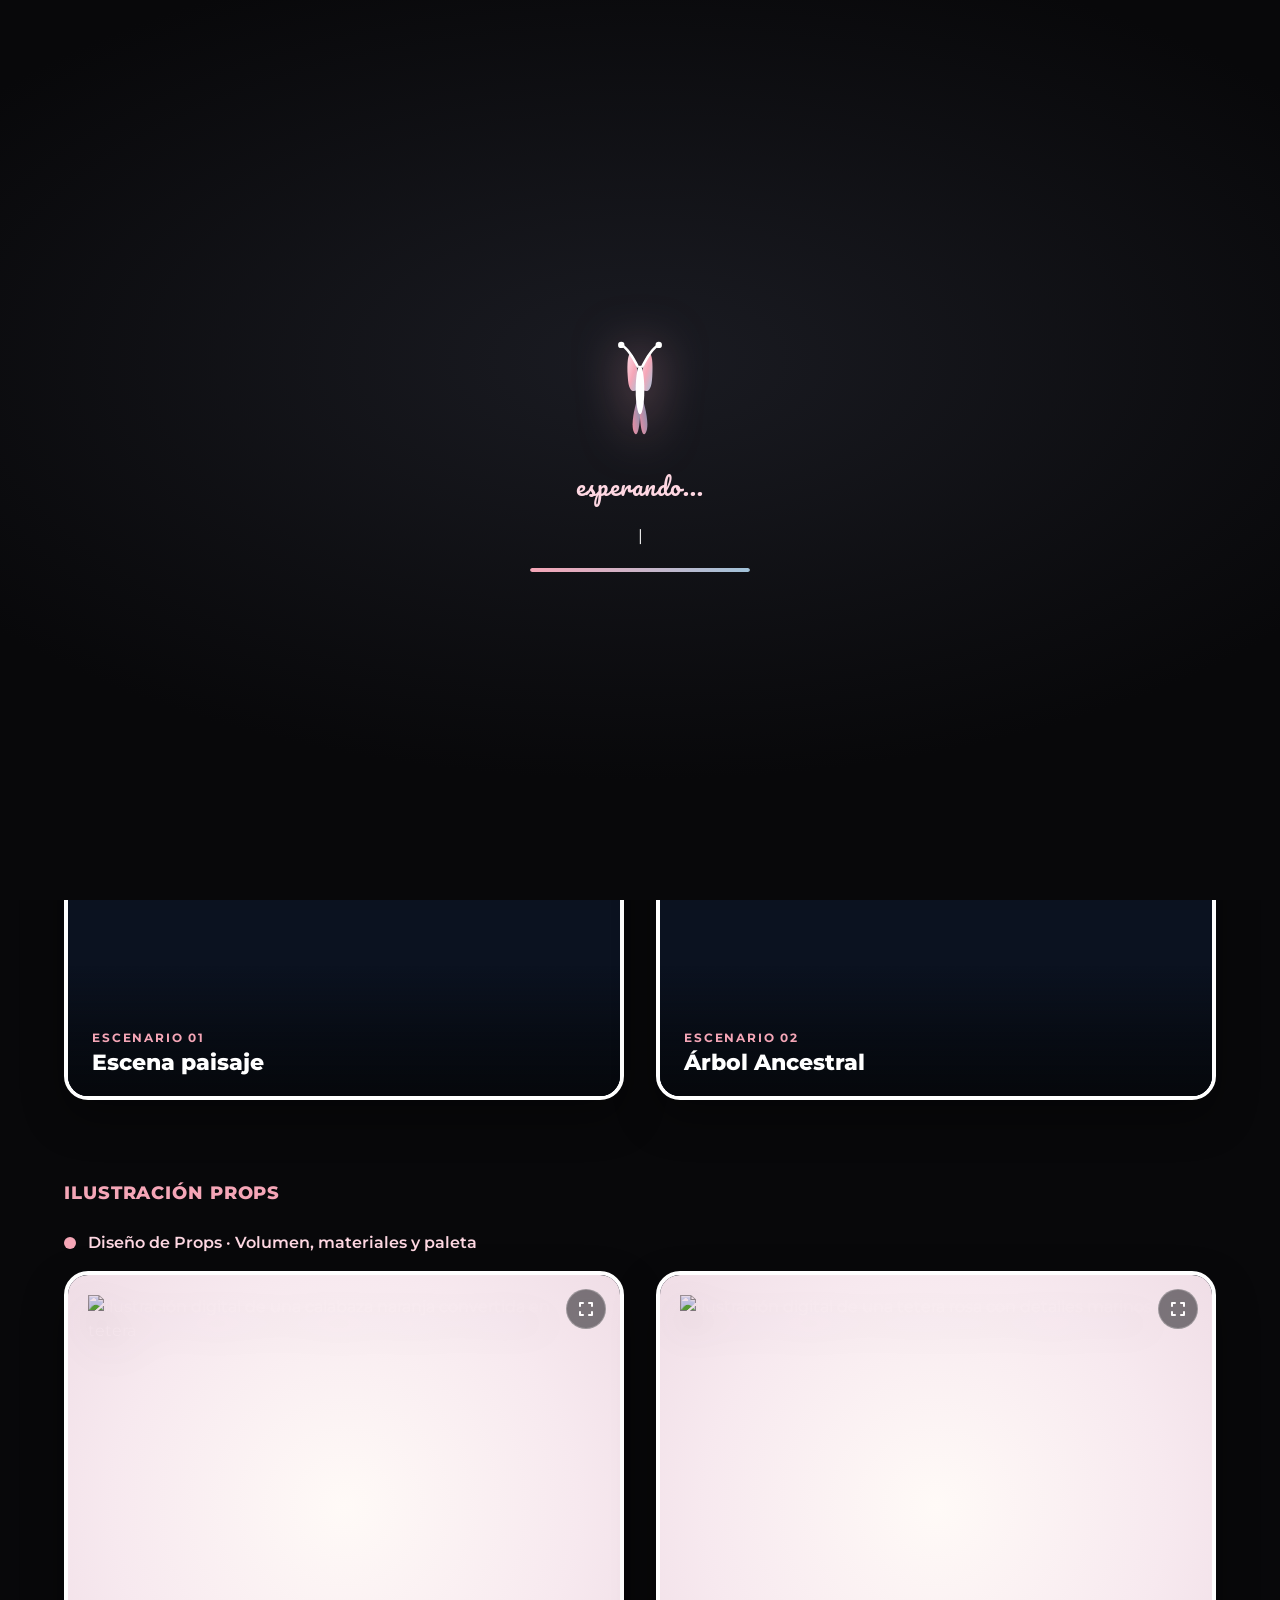
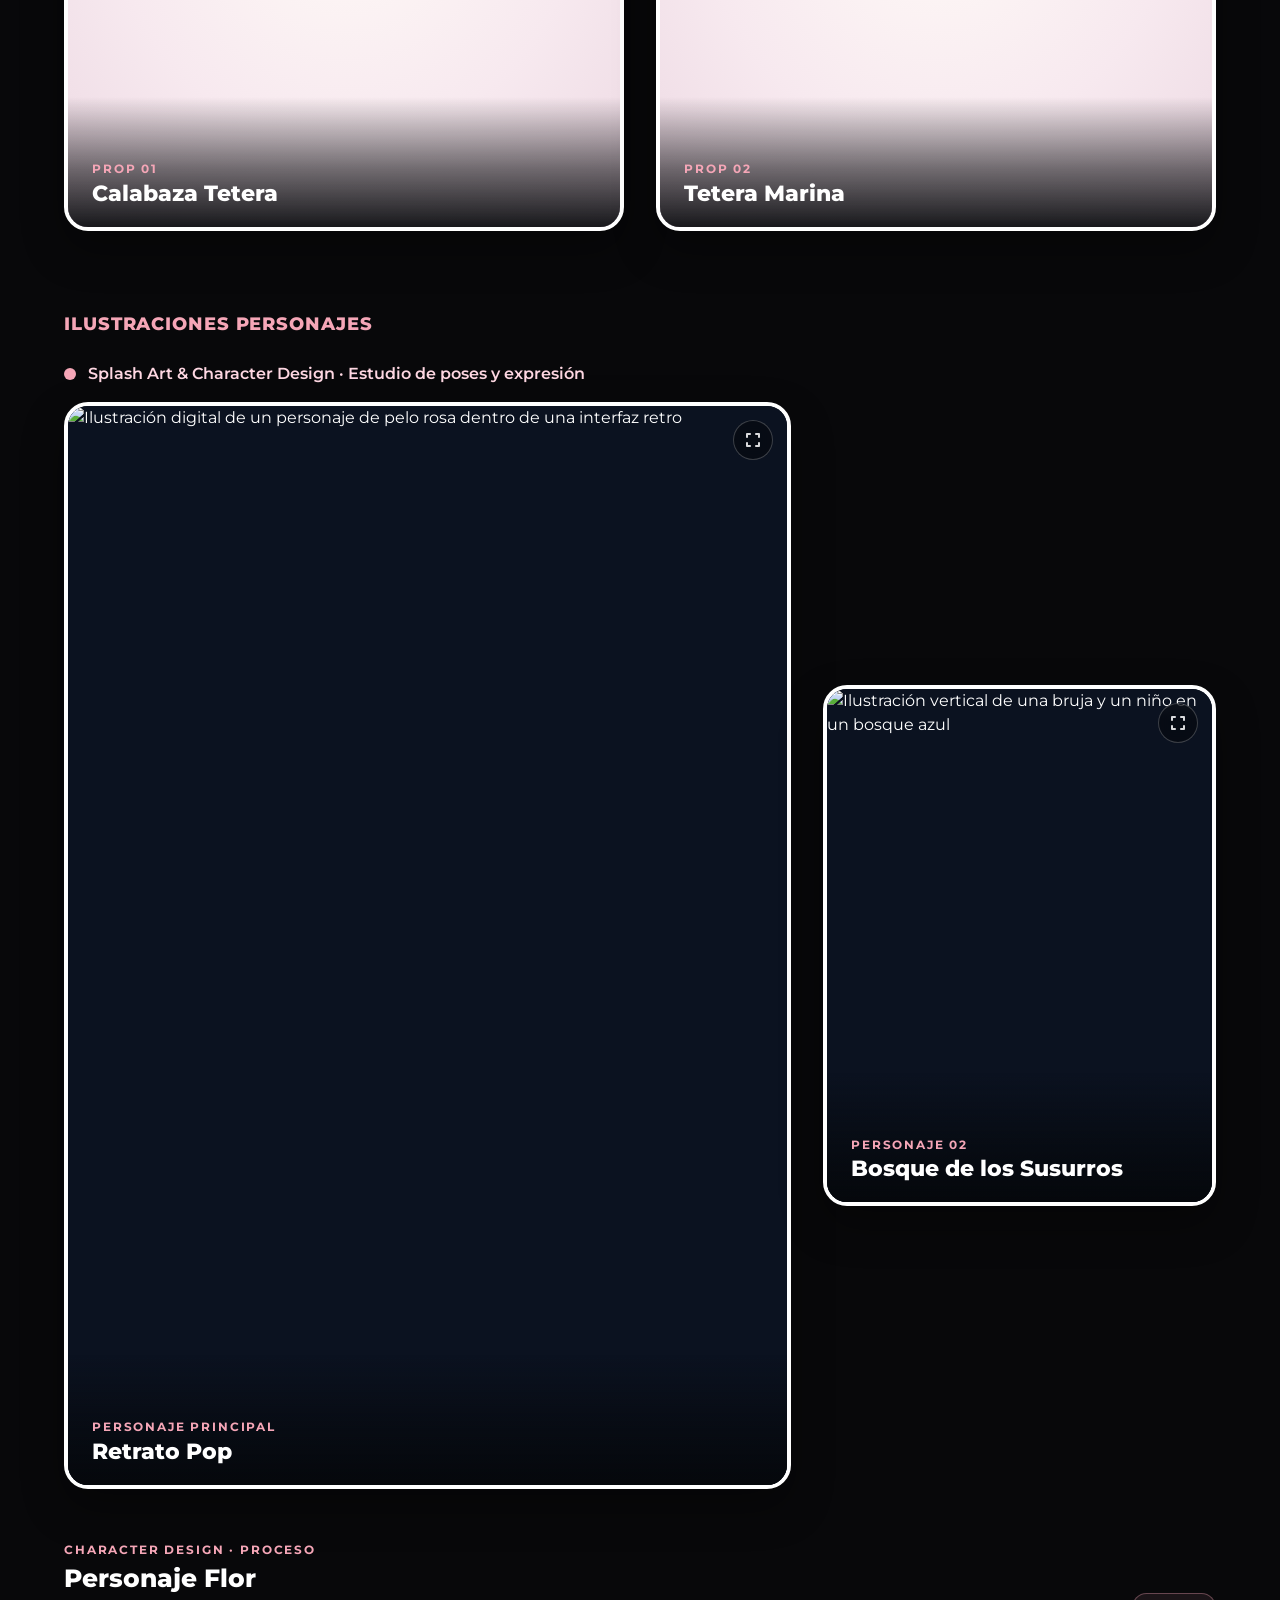
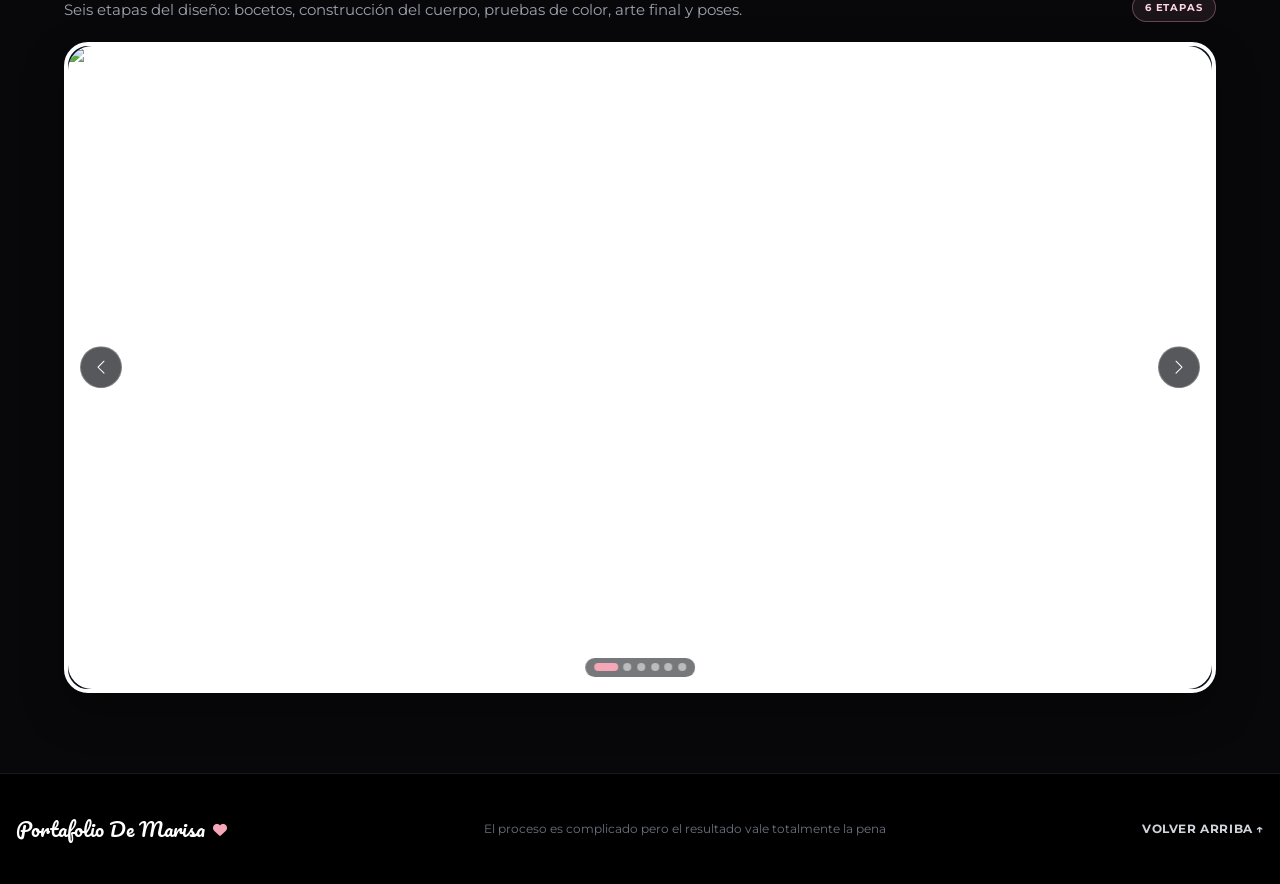
==== commit fbee750a: "Bust caches for updated theme assets" ====
--- a/2d.html
+++ b/2d.html
@@ -15,8 +15,8 @@
     <link href="https://cdnjs.cloudflare.com/ajax/libs/font-awesome/6.4.0/css/all.min.css" rel="stylesheet" />
     <!-- Bootstrap 5 (local) + estilos propios -->
     <link href="css/bootstrap.min.css" rel="stylesheet" />
-    <script src="js/theme-init.js"></script>
-    <link href="css/styles.css?v=20261025i" rel="stylesheet" />
+    <script src="js/theme-init.js?v=20261115a"></script>
+    <link href="css/styles.css?v=20261115a" rel="stylesheet" />
     <!-- AOS (Animate On Scroll) -->
     <link href="assets/vendor/aos/aos.css" rel="stylesheet" />
 </head>
@@ -429,7 +429,7 @@
   <script src="assets/vendor/gsap/gsap.min.js"></script>
   <script src="assets/vendor/gsap/ScrollTrigger.min.js"></script>
   <script src="assets/vendor/particles/particles.min.js"></script>
-    <script src="js/main.js?v=20261025e"></script>
+    <script src="js/main.js?v=20261115a"></script>
     <!-- END: InteractiveScripts -->
 </body>
 
--- a/css/styles.css
+++ b/css/styles.css
@@ -26,6 +26,14 @@
   --brand-pink-light: #fed7e2;
   --brand-pink-mid: #f38da3;
   --brand-pink-dark: #d9778f;
+
+  /* Color independiente para cursor + mariposa del hero */
+  --bf-pink: #f5a6b7;
+  --bf-pink-rgb: 245, 166, 183;
+  --bf-pink-light: #fed7e2;
+  --bf-pink-mid: #f38da3;
+  --bf-pink-dark: #d9778f;
+  --bf-pink-sobremi: #fa6f8d;
   --brand-blue-primary: #386389;
   --brand-blue-header: #38648c;
   --brand-blue-light: #a1c2d9;
@@ -2401,8 +2409,8 @@
   50% { transform: translateY(-16px) rotate(2deg) scale(1.02); }
 }
 @keyframes wingGlow {
-  0%, 100% { filter: drop-shadow(0 0 15px rgba(var(--brand-pink-rgb), 0.35)); }
-  50% { filter: drop-shadow(0 0 35px rgba(var(--brand-pink-rgb), 0.7)); }
+  0%, 100% { filter: drop-shadow(0 0 15px rgba(var(--bf-pink-rgb), 0.35)); }
+  50% { filter: drop-shadow(0 0 35px rgba(var(--bf-pink-rgb), 0.7)); }
 }
 .animate-butterfly {
   animation: gentleFloat 6s ease-in-out infinite, wingGlow 4s ease-in-out infinite;
@@ -2450,7 +2458,7 @@
   height: 36px;
   margin: -18px 0 0 -18px;
   border-radius: 50%;
-  background: radial-gradient(circle, rgba(var(--brand-pink-rgb), 0.7), rgba(118, 161, 193, 0) 70%);
+   background: radial-gradient(circle, rgba(var(--bf-pink-rgb), 0.7), rgba(118, 161, 193, 0) 70%);
   filter: blur(4px);
 }
 .cursor-butterfly svg {
@@ -2458,7 +2466,7 @@
   width: 100%;
   height: 100%;
   overflow: visible;
-  filter: drop-shadow(0 0 9px rgba(var(--brand-pink-rgb), 0.75));
+   filter: drop-shadow(0 0 9px rgba(var(--bf-pink-rgb), 0.75));
   transition: transform 0.2s ease;
 }
 .cursor-butterfly.is-hover svg { transform: scale(1.4); }
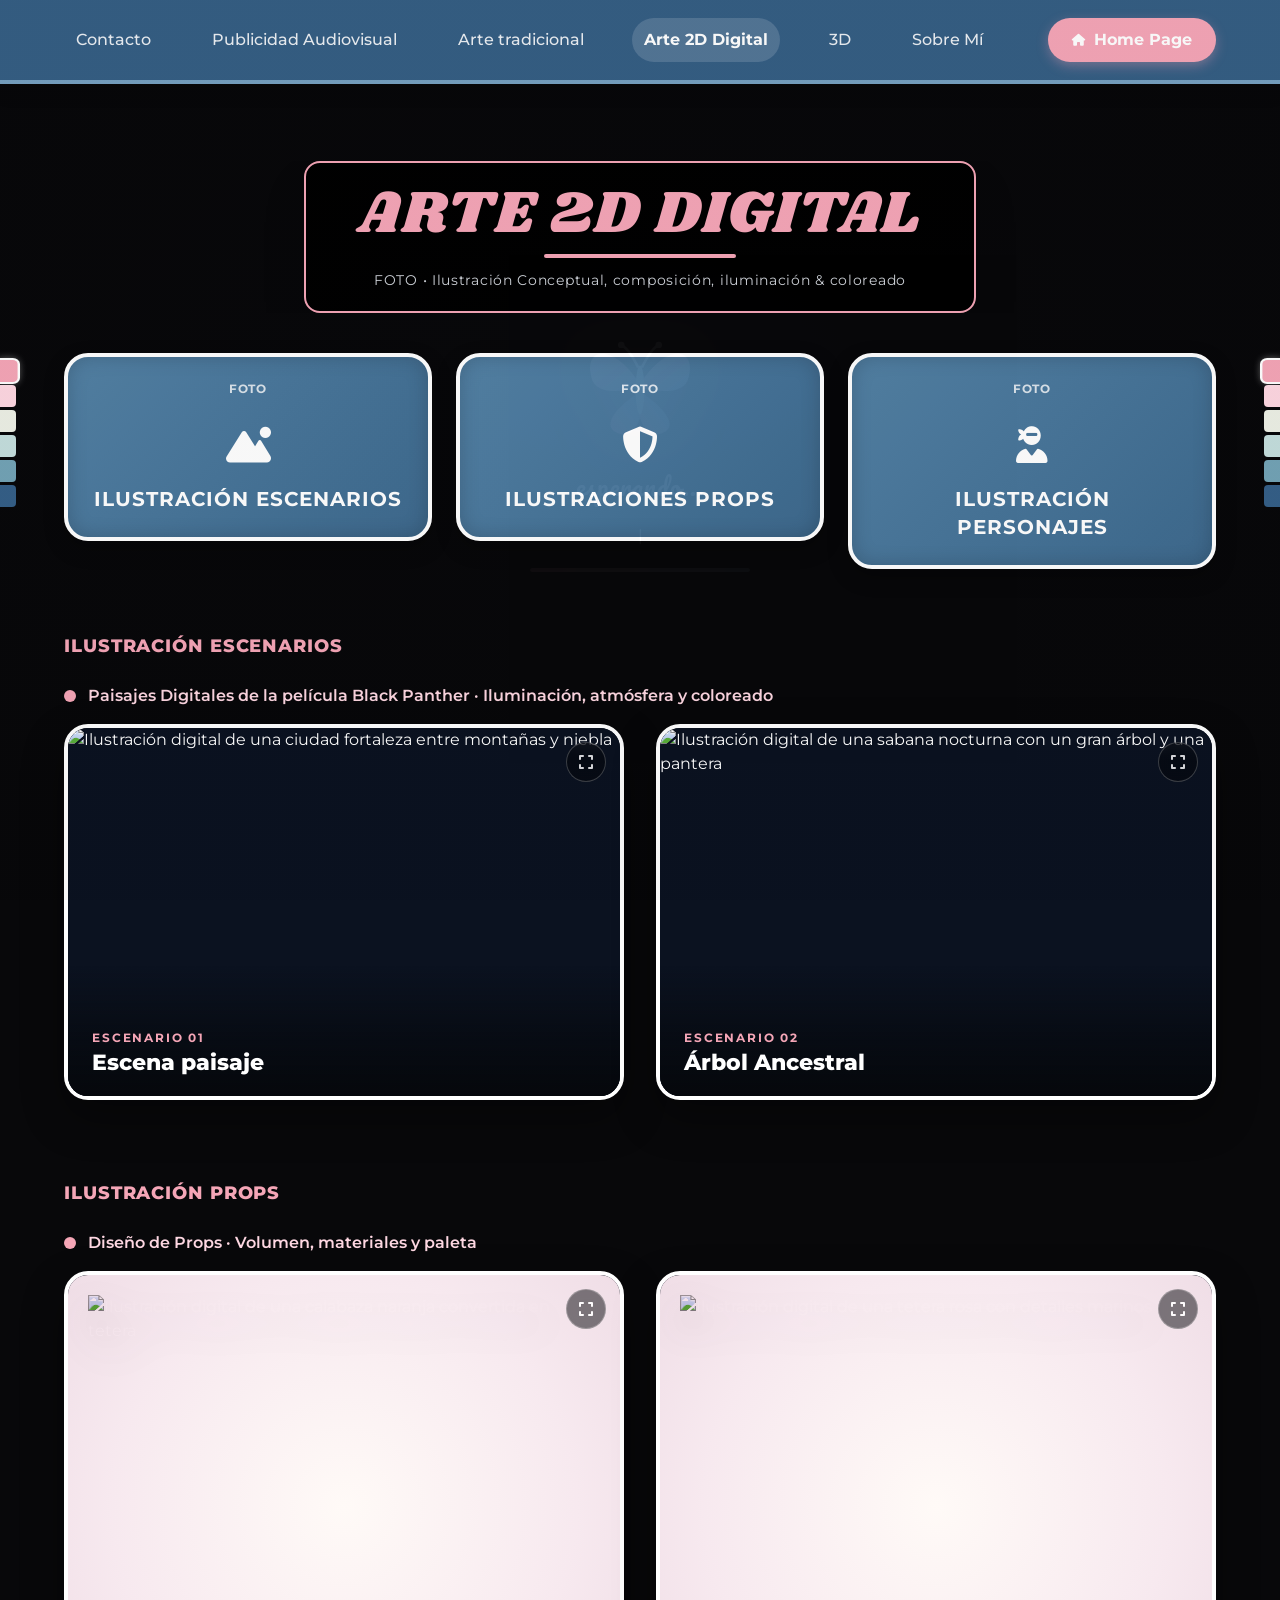
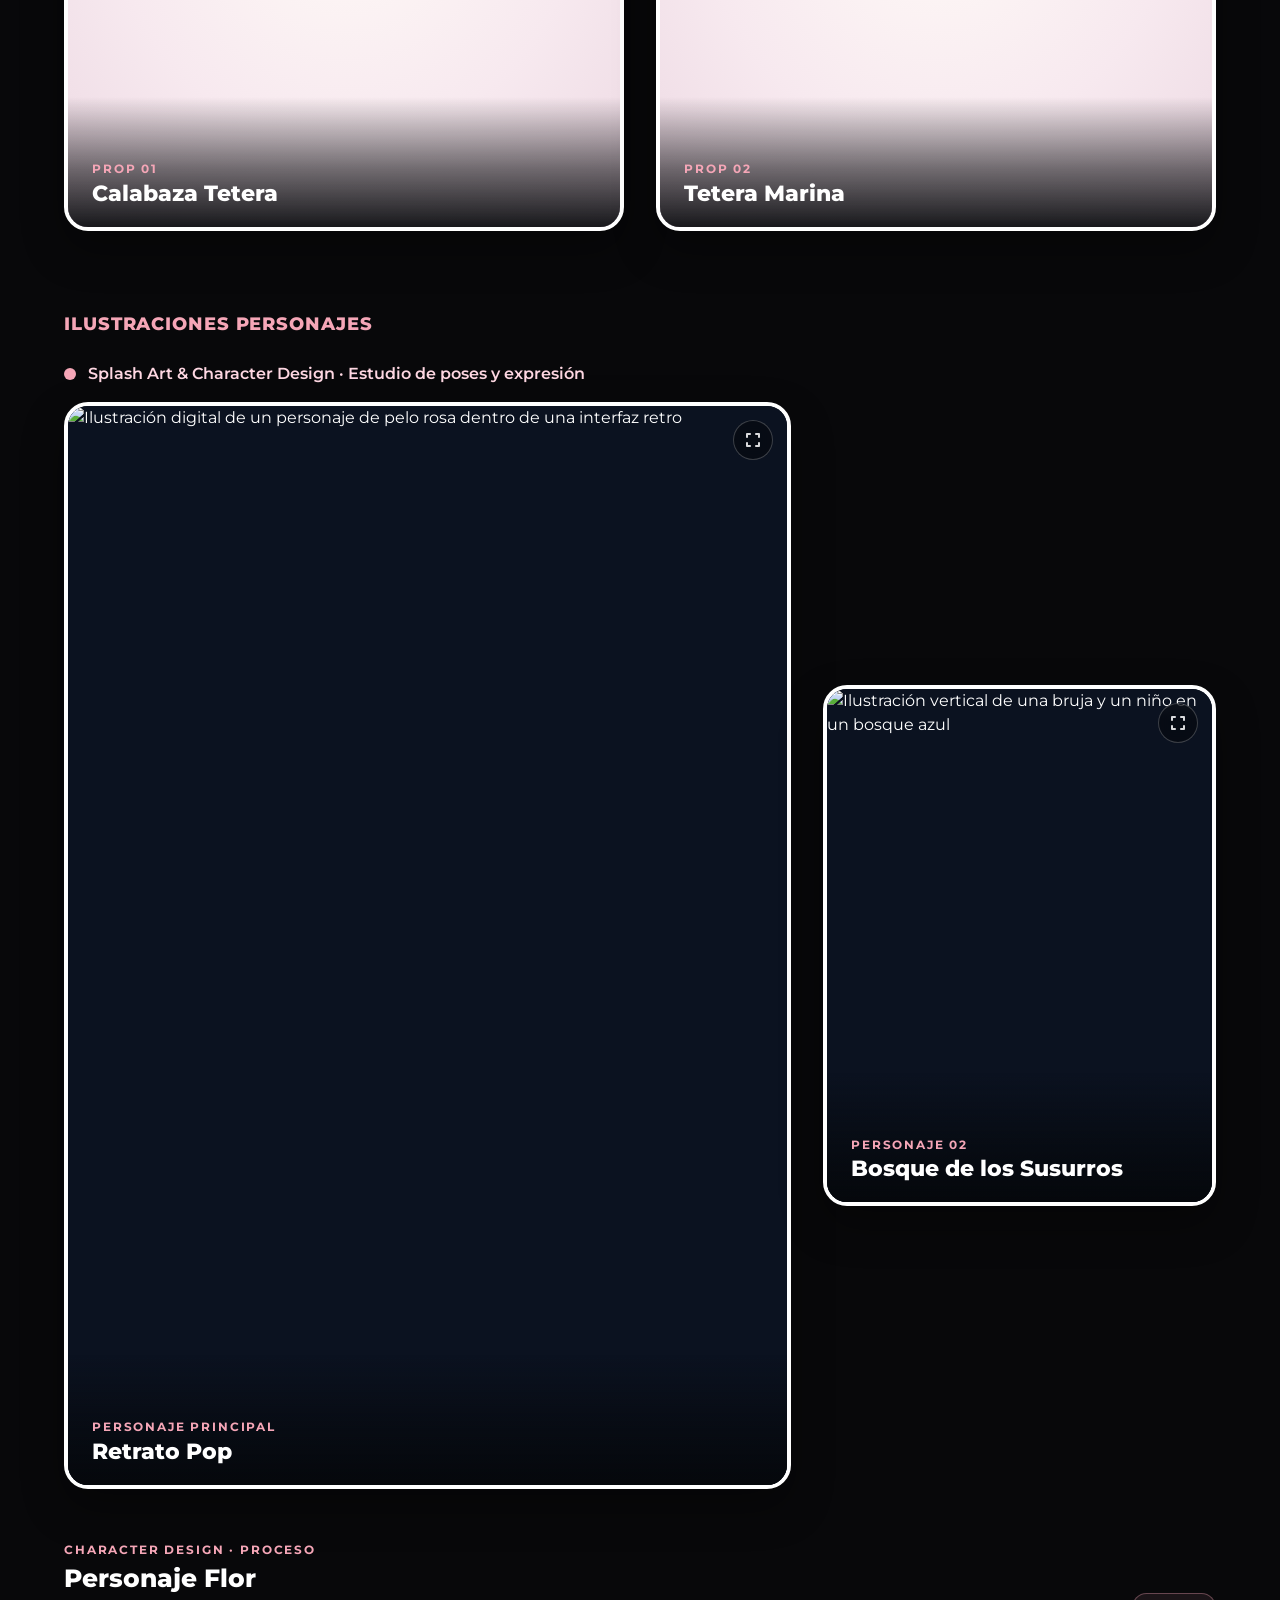
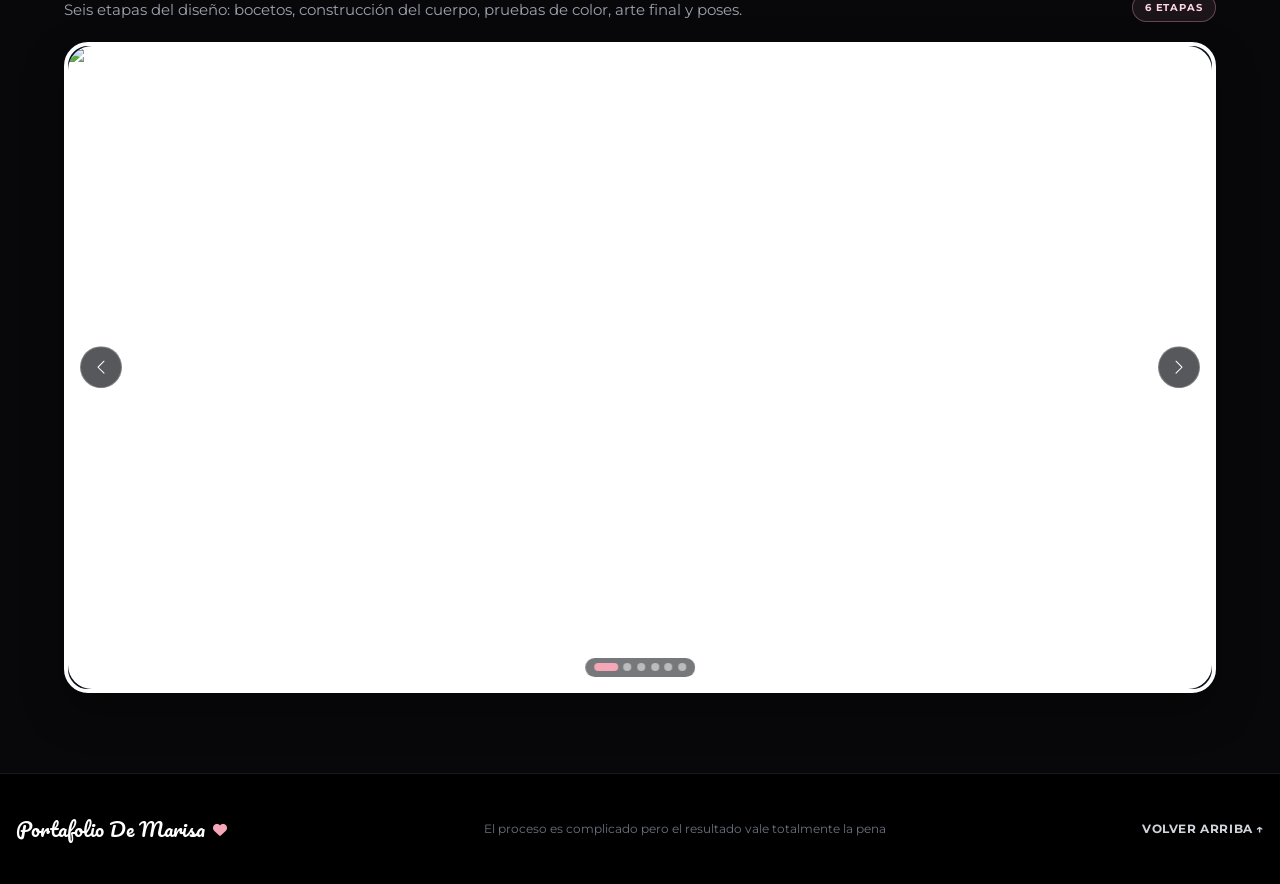
==== commit bc9ecb70: "Show color theme swatches on mobile as bottom bar" ====
--- a/2d.html
+++ b/2d.html
@@ -39,7 +39,7 @@
     </div>
   </div>
     <!-- BEGIN: Decorative Palette Swatches (Fiel a los wireframes laterales) -->
-    <aside aria-hidden="true" class="side-palette-strip d-none d-lg-flex">
+    <aside aria-hidden="true" class="side-palette-strip d-flex d-lg-flex">
         <div class="swatch-bar bg-brand-swatch1"></div>
         <div class="swatch-bar bg-brand-swatch2"></div>
         <div class="swatch-bar bg-brand-swatch3"></div>
--- a/css/styles.css
+++ b/css/styles.css
@@ -3636,3 +3636,30 @@
 .section-hero { position: relative; overflow: hidden; }
 .section-hero > .container-site { position: relative; z-index: 2; }
 .hero-glow { z-index: 1; }
+
+/* --- Paleta de temas en pantallas pequeñas --- */
+@media (max-width: 1023.98px) {
+  .side-palette-strip {
+    top: auto;
+    bottom: 14px;
+    left: 50%;
+    transform: translateX(-50%);
+    flex-direction: row;
+    gap: 6px;
+    padding: 8px 10px;
+    border-radius: 999px;
+    background: rgba(15, 23, 42, 0.55);
+    backdrop-filter: blur(8px);
+    -webkit-backdrop-filter: blur(8px);
+    box-shadow: 0 6px 24px rgba(0,0,0,0.25);
+  }
+  .side-palette-strip-right { display: none !important; }
+  .swatch-bar {
+    width: 26px;
+    height: 14px;
+    border-radius: 4px;
+  }
+  .swatch-bar:hover { transform: scaleY(1.25); }
+  .swatch-bar.is-active { transform: scaleY(1.3); }
+  body { padding-bottom: 72px; }
+}
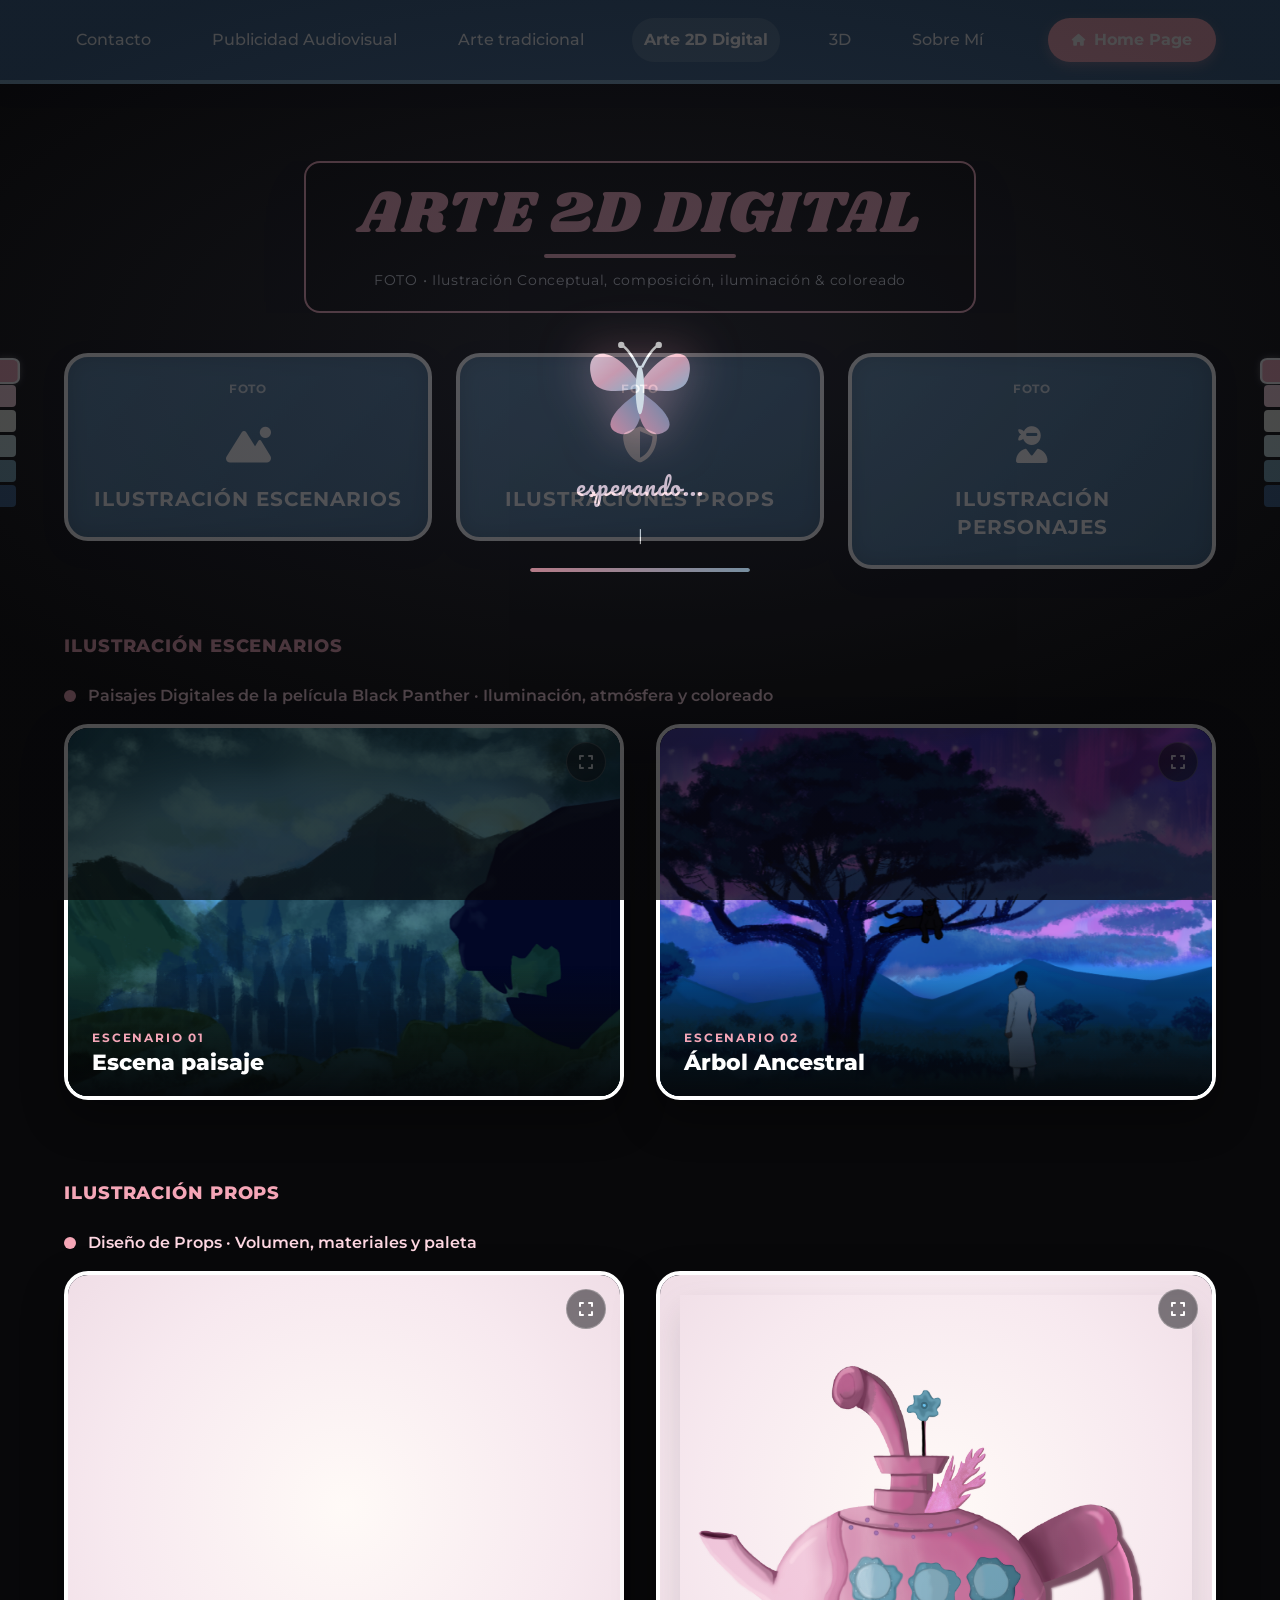
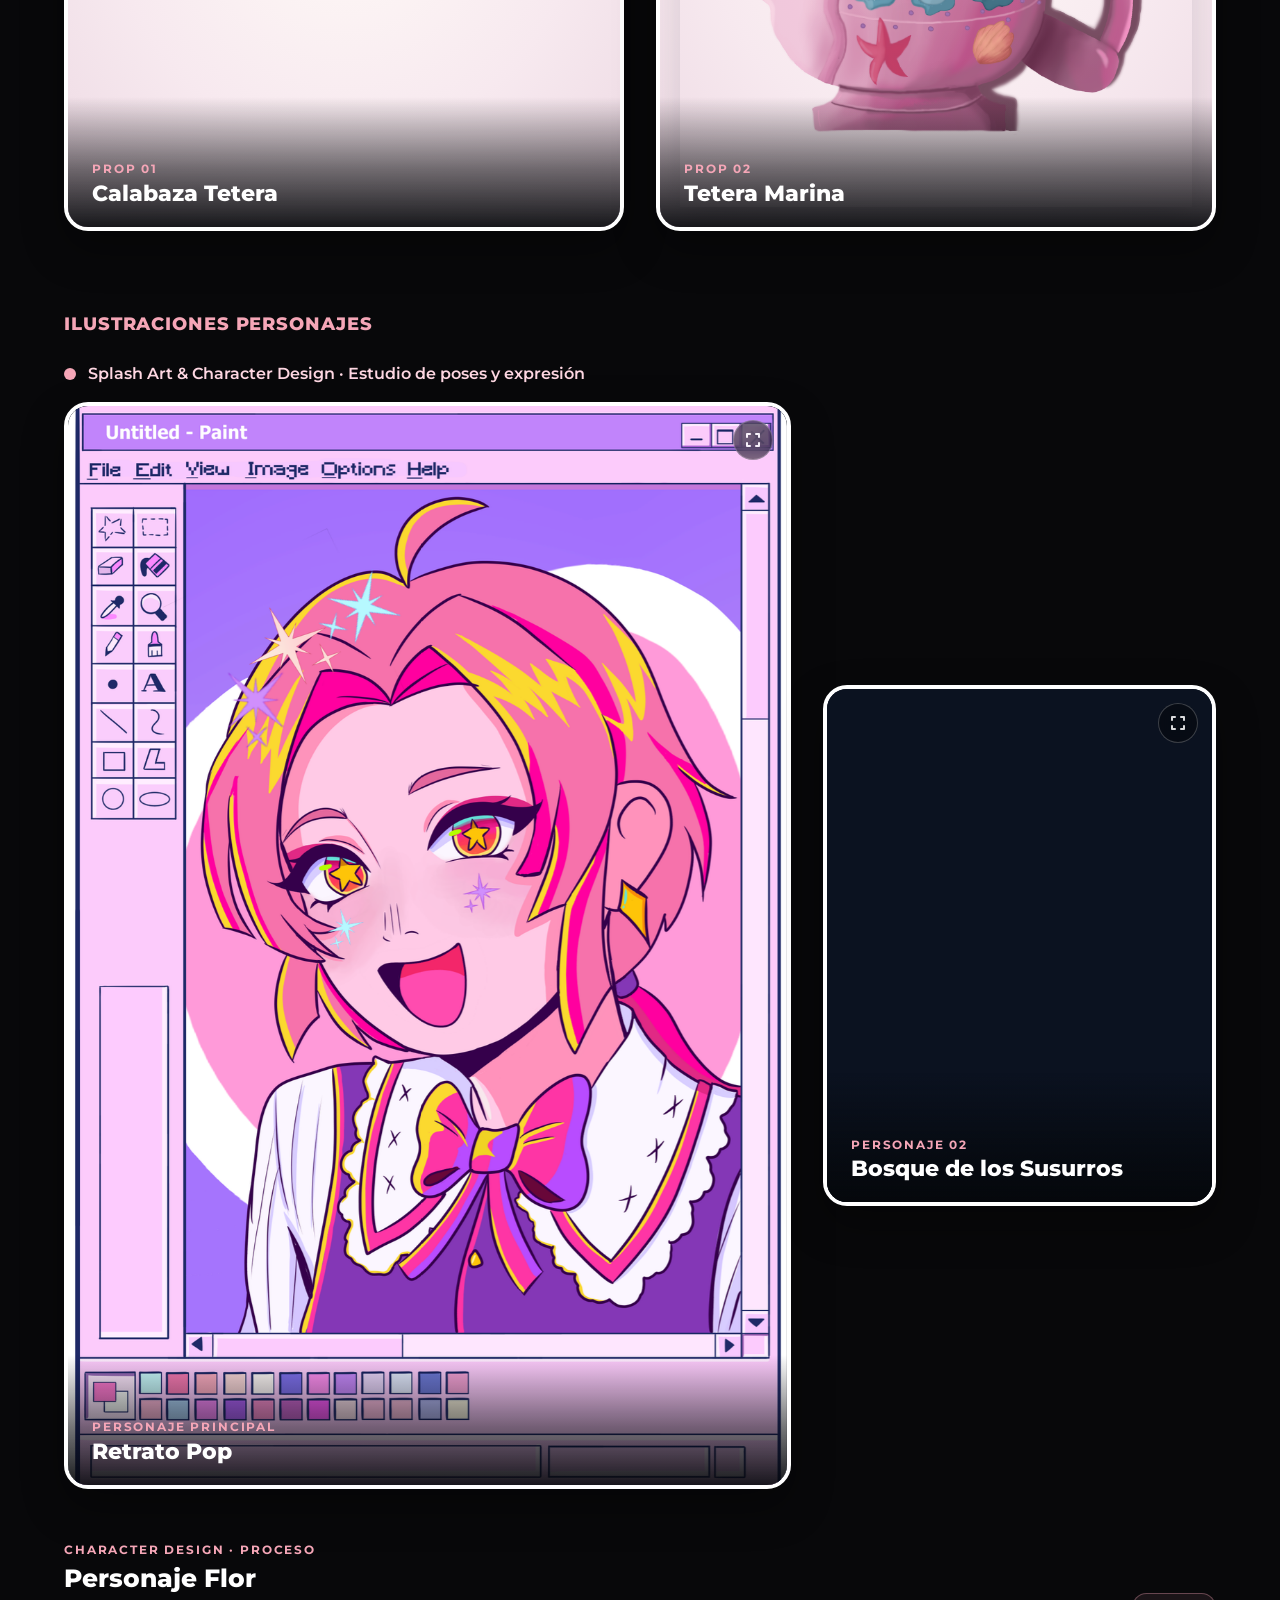
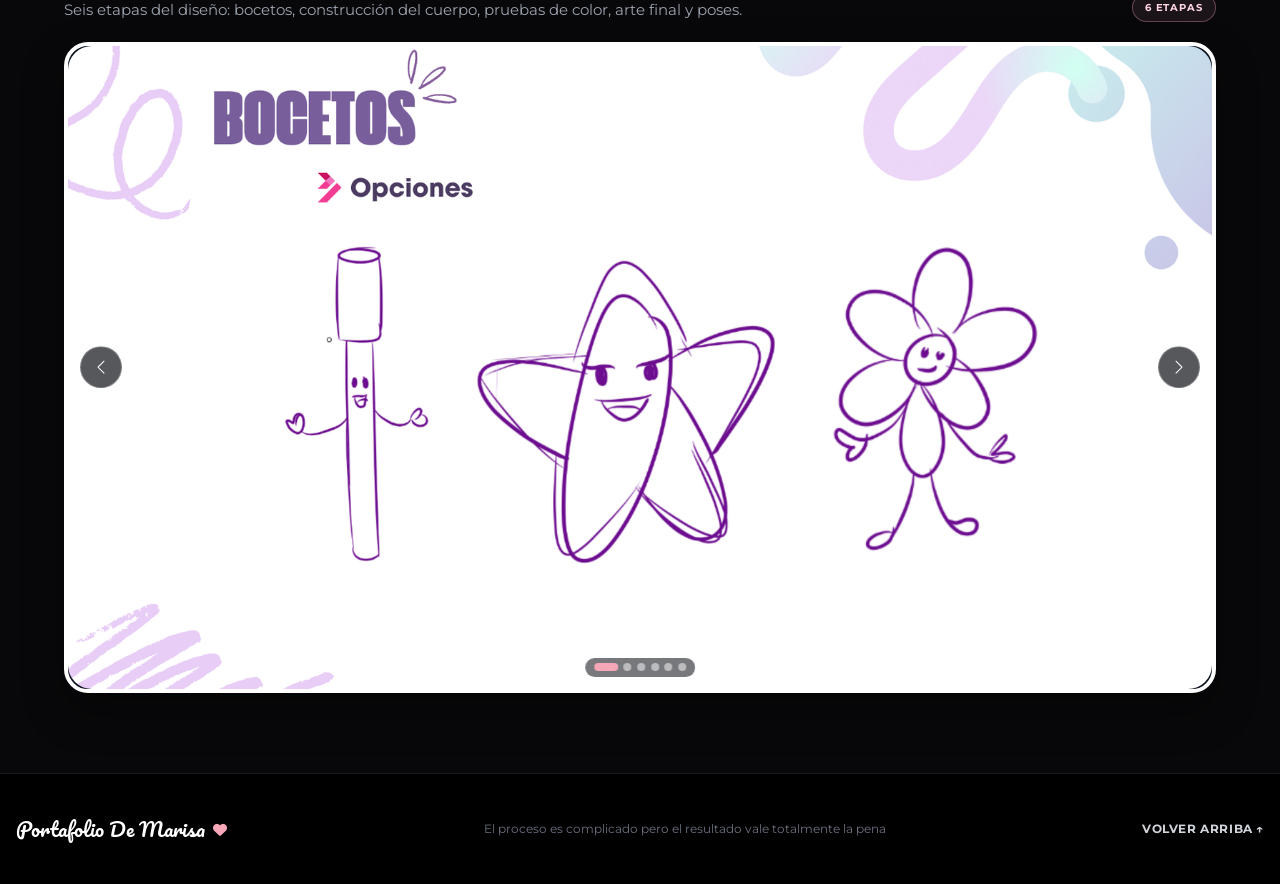
==== commit 3954efb8: "Make site responsive down to Apple Watch (ultra-narrow breakpoints)" ====
--- a/2d.html
+++ b/2d.html
@@ -3,7 +3,7 @@
 
 <head>
     <meta charset="utf-8" />
-    <meta content="width=device-width, initial-scale=1.0" name="viewport" />
+    <meta content="width=device-width, initial-scale=1.0, viewport-fit=cover" name="viewport" />
     <title>Arte 2D Digital | Portafolio De Marisa</title>
     <!-- Google Fonts: Pacifico / Shrikhand / Montserrat -->
     <link href="https://fonts.googleapis.com" rel="preconnect" />
--- a/css/styles.css
+++ b/css/styles.css
@@ -3663,3 +3663,228 @@
   .swatch-bar.is-active { transform: scaleY(1.3); }
   body { padding-bottom: 72px; }
 }
+/* ==========================================================================
+/* ==========================================================================
+   APPLE WATCH / ULTRA-NARROW (<= 410px)
+   ========================================================================== */
+@media (max-width: 410px) {
+  html, body {
+    font-size: 12px;
+    overflow-x: hidden;
+    width: 100%;
+    max-width: 100%;
+    -webkit-text-size-adjust: 100%;
+  }
+  html {
+    padding-left: env(safe-area-inset-left);
+    padding-right: env(safe-area-inset-right);
+  }
+  *, *::before, *::after { box-sizing: border-box; }
+  img, svg, video, canvas, iframe { max-width: 100%; height: auto; }
+
+  .container-site { padding-inline: 8px; }
+  .container-narrow { padding-inline: 8px; }
+
+  .site-header { padding-inline: 8px; }
+  .header-inner { min-height: 3rem; flex-wrap: wrap; }
+  .mobile-logo { font-size: 1rem; }
+  .mobile-toggle {
+    min-height: 36px; min-width: 36px;
+    padding: 0.35rem 0.5rem; font-size: 1rem;
+  }
+  .site-header .navbar-collapse { padding: 0.5rem 0.75rem 0.75rem; }
+  .site-header .navbar-nav { gap: 0.25rem; }
+  .site-header .nav-link {
+    font-size: 0.8rem; padding: 0.4rem 0.6rem;
+    min-height: 36px; gap: 0.35rem;
+  }
+  .site-header .nav-link.home-pill { padding: 0.5rem 1rem; font-size: 0.8rem; }
+  .main-content { padding-top: 3.5rem; }
+  section[id], div[id^="ilustracion-"], div[id^="modelado-"],
+  div[id^="animacion-"], div[id^="iluminacion-"] { scroll-margin-top: 4rem; }
+
+  .side-palette-strip {
+    top: auto; bottom: 8px; left: 50%;
+    transform: translateX(-50%);
+    flex-direction: row; gap: 4px;
+    padding: 6px 8px; border-radius: 999px;
+    background: rgba(15, 23, 42, 0.55);
+    backdrop-filter: blur(8px); -webkit-backdrop-filter: blur(8px);
+  }
+  .side-palette-strip-right { display: none !important; }
+  .swatch-bar, .swatch-bar-right {
+    width: 20px; height: 12px; border-radius: 3px;
+  }
+  body { padding-bottom: 52px; }
+
+  .section { padding: clamp(1.25rem, 5vw, 2rem) 0.5rem; }
+  .section-hero {
+    min-height: auto; padding: 4.5rem 0.5rem 2rem; align-items: flex-start;
+  }
+  .section-contact { padding-top: 2rem; padding-bottom: 2rem; }
+
+  .hero-title { font-size: clamp(2rem, 12vw, 3.25rem); line-height: 1; }
+  .hero-subtitle { font-size: clamp(1rem, 6vw, 1.5rem); }
+  .hero-desc { font-size: clamp(0.8rem, 3.5vw, 0.95rem); max-width: 100%; }
+  .hero-actions { gap: 0.5rem; }
+  .hero-actions .btn-pill-pink,
+  .hero-actions .btn-pill-blue {
+    width: 100%; max-width: 100%;
+    font-size: 0.85rem; padding: 0.5rem 1rem;
+  }
+  .hero-glow { display: none; }
+  .w-64, .sm-w-80, .md-w-440 { width: 100% !important; max-width: 180px; }
+  .animate-butterfly { max-width: 180px; margin-inline: auto; }
+
+  .scalloped-container { padding: 0.85rem; border-radius: 12px; }
+  .bio-card, .skills-card { padding: 0.75rem; border-radius: 0.85rem; }
+  .about-title { font-size: 0.9rem; padding: 0.6rem 0.8rem; gap: 0.4rem; }
+  .about-title i { font-size: 1rem; }
+  .about-grid { grid-template-columns: 1fr; gap: 0.5rem; }
+  .about-tile { padding: 0.6rem 0.4rem; font-size: 0.7rem; gap: 0.3rem; }
+  .about-tile i { font-size: 1.2rem; width: 2rem; height: 2rem; }
+  .skill-row { gap: 0.2rem; }
+  .skill-label { font-size: 0.8rem; gap: 0.35rem; }
+  .skill-track { height: 0.5rem; }
+  .photo-frame img { width: 120px; }
+  .photo-side-icon { width: 1.75rem; height: 1.75rem; font-size: 0.75rem; }
+
+  .banner-title { font-size: clamp(1.1rem, 8vw, 2rem); }
+  .banner-title--3d { font-size: clamp(1.25rem, 9vw, 2.5rem); }
+  .banner-title--2d { font-size: clamp(1.1rem, 8.5vw, 2.25rem); }
+  .banner-title--av { font-size: clamp(1rem, 7.5vw, 2rem); }
+  .banner-badge { padding: 0.6rem 0.75rem; max-width: 100%; border-radius: 0.6rem; }
+  .banner-badge .banner-note { font-size: 0.7rem; margin-top: 0.4rem; }
+  .banner-kicker { font-size: 0.75rem; margin-top: 0.5rem; }
+  .banner-rule { height: 0.2rem; }
+  .pill-title { font-size: clamp(0.75rem, 4vw, 0.95rem); padding: 0.35rem 0.7rem; margin-bottom: 0.6rem; }
+  .pill-title-sm { font-size: clamp(0.7rem, 3.5vw, 0.85rem); }
+
+  .feature-line { gap: 0.5rem; font-size: 0.85rem; margin-bottom: 0.6rem; }
+  .feature-dot { width: 0.6rem; height: 0.6rem; }
+
+  .section-heading h2 { font-size: clamp(1.75rem, 10vw, 2.5rem); transform: translateY(-18px); }
+  .section-heading .heading-underline { width: clamp(6rem, 35vw, 9rem); height: 0.2rem; }
+
+  .av-gallery { max-width: 100%; }
+  .av-gallery-head { flex-direction: column; align-items: flex-start; gap: 0.5rem; margin-bottom: 0.75rem; }
+  .av-gallery-copy h3 { font-size: 1rem; }
+  .av-gallery-copy p { font-size: 0.75rem; line-height: 1.4; }
+  .av-kicker { font-size: 0.6rem; letter-spacing: 0.12em; }
+  .av-gallery-tag { font-size: 0.55rem; padding: 0.25rem 0.5rem; }
+  .av-carousel { border-width: 2px; border-radius: 0.75rem; }
+  .av-carousel .carousel-item { height: 160px !important; aspect-ratio: auto; }
+  .av-slide-hit { padding: 0.5rem; }
+  .av-slide-caption, .av-slide-expand { font-size: 0.5rem; padding: 0.2rem 0.4rem; top: 0.4rem; }
+  .av-slide-main { border-radius: 0.25rem; }
+  .av-carousel .carousel-control-prev,
+  .av-carousel .carousel-control-next { width: 30px; height: 30px; }
+  .av-carousel .carousel-control-prev { left: 0.35rem; }
+  .av-carousel .carousel-control-next { right: 0.35rem; }
+  .av-carousel .carousel-indicators { bottom: 0.35rem; padding: 0.2rem 0.35rem; gap: 0.2rem; }
+  .av-carousel .carousel-indicators [data-bs-target] { width: 5px; height: 5px; }
+  .av-carousel .carousel-indicators .active { width: 14px; }
+
+  .av-motion-showcase { max-width: 100%; padding-top: 0.15rem; }
+  .av-video-card { padding: 0.6rem; border-radius: 0.9rem; }
+  .av-video-card-head { flex-direction: column; align-items: flex-start; gap: 0.35rem; margin-bottom: 0.5rem; }
+  .av-video-badge { font-size: 0.55rem; padding: 0.25rem 0.5rem; gap: 0.3rem; }
+  .av-video-spec { font-size: 0.55rem; }
+  .av-video-frame { border-width: 2px; border-radius: 0.6rem; }
+  .av-video-meta { gap: 0.5rem; margin-top: 0.6rem; }
+  .av-video-meta h3 { font-size: 0.85rem; margin-bottom: 0.15rem; }
+  .av-video-meta p { font-size: 0.7rem; line-height: 1.4; }
+  .av-video-format { font-size: 0.55rem; }
+  .av-video-verticals { grid-template-columns: 1fr; max-width: 100%; gap: 0.75rem; margin-top: 1rem; }
+
+  .contact .info-wrap { padding: 0.6rem; margin-bottom: 0.75rem; }
+  .contact .info-item i { width: 20px; height: 20px; font-size: 0.7rem; margin-right: 0.4rem; }
+  .contact .info-item h3 { font-size: 0.8rem; margin-bottom: 0.1rem; }
+  .contact .info-item p { font-size: 0.7rem; }
+  .contact .php-email-form { padding: 0.6rem; }
+  .contact .php-email-form input[type=text],
+  .contact .php-email-form input[type=email],
+  .contact .php-email-form textarea { font-size: 0.8rem; padding: 0.4rem 0.5rem; }
+  .contact .php-email-form textarea { min-height: 60px; }
+  .contact .php-email-form button[type=submit] { width: 100%; padding: 0.5rem 0.75rem; font-size: 0.8rem; }
+
+  .site-footer, .footer { padding: 0.75rem 0; font-size: 0.75rem; }
+  .footer-inner { gap: 0.5rem; }
+  .footer .social-links { margin-top: 0.5rem; }
+  .footer .social-links a { width: 24px; height: 24px; font-size: 0.7rem; margin: 0 2px; }
+  .footer .credits { font-size: 0.65rem; margin-top: 0.35rem; }
+
+  .modal-dialog { margin: 0.4rem; max-width: calc(100% - 0.8rem); }
+  .modal-content { border-radius: 0.6rem; }
+  .art-modal-close { width: 28px; height: 28px; font-size: 0.9rem; }
+  .modal-title-pink { font-size: 1rem; }
+  .modal-desc { font-size: 0.8rem; }
+  .wireframe-box { border-width: 2px; border-radius: 0.85rem; }
+  .av-header-wrap { border-radius: 0.85rem; }
+  .scalloped-edge-side { background-size: 24px 24px; }
+
+  .text-xs { font-size: 0.65rem; line-height: 0.9rem; }
+  .text-sm { font-size: 0.75rem; line-height: 1.05rem; }
+  .text-base { font-size: 0.8rem; line-height: 1.2rem; }
+  .text-lg { font-size: 0.9rem; line-height: 1.3rem; }
+  .text-xl { font-size: 1rem; line-height: 1.4rem; }
+  .text-2xl { font-size: 1.15rem; line-height: 1.5rem; }
+  .text-3xl { font-size: 1.3rem; line-height: 1.6rem; }
+  .mb-4 { margin-bottom: 0.6rem; }
+  .mb-6 { margin-bottom: 0.85rem; }
+  .mb-8 { margin-bottom: 1.1rem; }
+  .mb-10 { margin-bottom: 1.35rem; }
+  .mb-12 { margin-bottom: 1.6rem; }
+  .mb-16 { margin-bottom: 2rem; }
+  .py-6 { padding-top: 0.85rem; padding-bottom: 0.85rem; }
+  .py-10 { padding-top: 1.35rem; padding-bottom: 1.35rem; }
+  .py-12 { padding-top: 1.6rem; padding-bottom: 1.6rem; }
+  .py-20 { padding-top: 2.5rem; padding-bottom: 2.5rem; }
+  .p-4 { padding: 0.6rem; }
+  .p-5 { padding: 0.75rem; }
+  .p-6 { padding: 0.85rem; }
+  .p-8 { padding: 1.1rem; }
+  .px-4 { padding-left: 0.6rem; padding-right: 0.6rem; }
+  .px-6 { padding-left: 0.85rem; padding-right: 0.85rem; }
+  .px-8 { padding-left: 1.1rem; padding-right: 1.1rem; }
+  .gap-4 { gap: 0.6rem; }
+  .gap-6 { gap: 0.85rem; }
+  .gap-8 { gap: 1.1rem; }
+
+  [data-aos] { opacity: 1 !important; transform: none !important; transition: none !important; }
+
+  h1, h2, h3, h4, h5, h6, p, a, span, li, td, th {
+    overflow-wrap: anywhere; word-break: break-word; hyphens: auto;
+  }
+  .row { margin-left: 0; margin-right: 0; --bs-gutter-x: 0.5rem; --bs-gutter-y: 0.5rem; }
+  .row > * { padding-left: 0.25rem; padding-right: 0.25rem; }
+}
+
+@media (max-width: 240px) {
+  html, body { font-size: 11px; }
+  .hero-title { font-size: clamp(1.75rem, 11vw, 2.75rem); }
+  .section-heading h2 { font-size: clamp(1.5rem, 9vw, 2rem); transform: translateY(-14px); }
+  .about-grid { grid-template-columns: 1fr; }
+  .av-carousel .carousel-item { height: 130px !important; }
+  .side-palette-strip { padding: 4px 6px; gap: 3px; }
+  .swatch-bar, .swatch-bar-right { width: 16px; height: 10px; }
+  body { padding-bottom: 44px; }
+  .main-content { padding-top: 3rem; }
+  .section-hero { padding: 4rem 0.4rem 1.5rem; }
+  .banner-title { font-size: clamp(1rem, 7vw, 1.6rem); }
+}
+/* watch fixed-width safety */
+@media (max-width: 410px) {
+  .w-24, .w-36, .w-40, .w-44, .w-48, .w-56, .w-64, .w-72, .w-96 { max-width: 90% !important; }
+  .banner-rule { max-width: 90%; }
+  .col-md-4, .col-12 { width: 100% !important; flex: 0 0 100% !important; max-width: 100% !important; }
+  .row.g-8 > *, .row.g-10 > * { padding-left: 0.25rem; padding-right: 0.25rem; }
+  .modal-dialog.modal-dialog-centered { margin: 0.4rem; }
+  .preloader-text { font-size: 0.85rem; }
+  .preloader-bar { width: 120px; }
+  .preloader-butterfly { width: 48px; height: 48px; }
+}
+@media (max-width: 240px) {
+  .w-24, .w-36, .w-40, .w-44, .w-48, .w-56, .w-64, .w-72, .w-96 { max-width: 85% !important; }
+}
+
